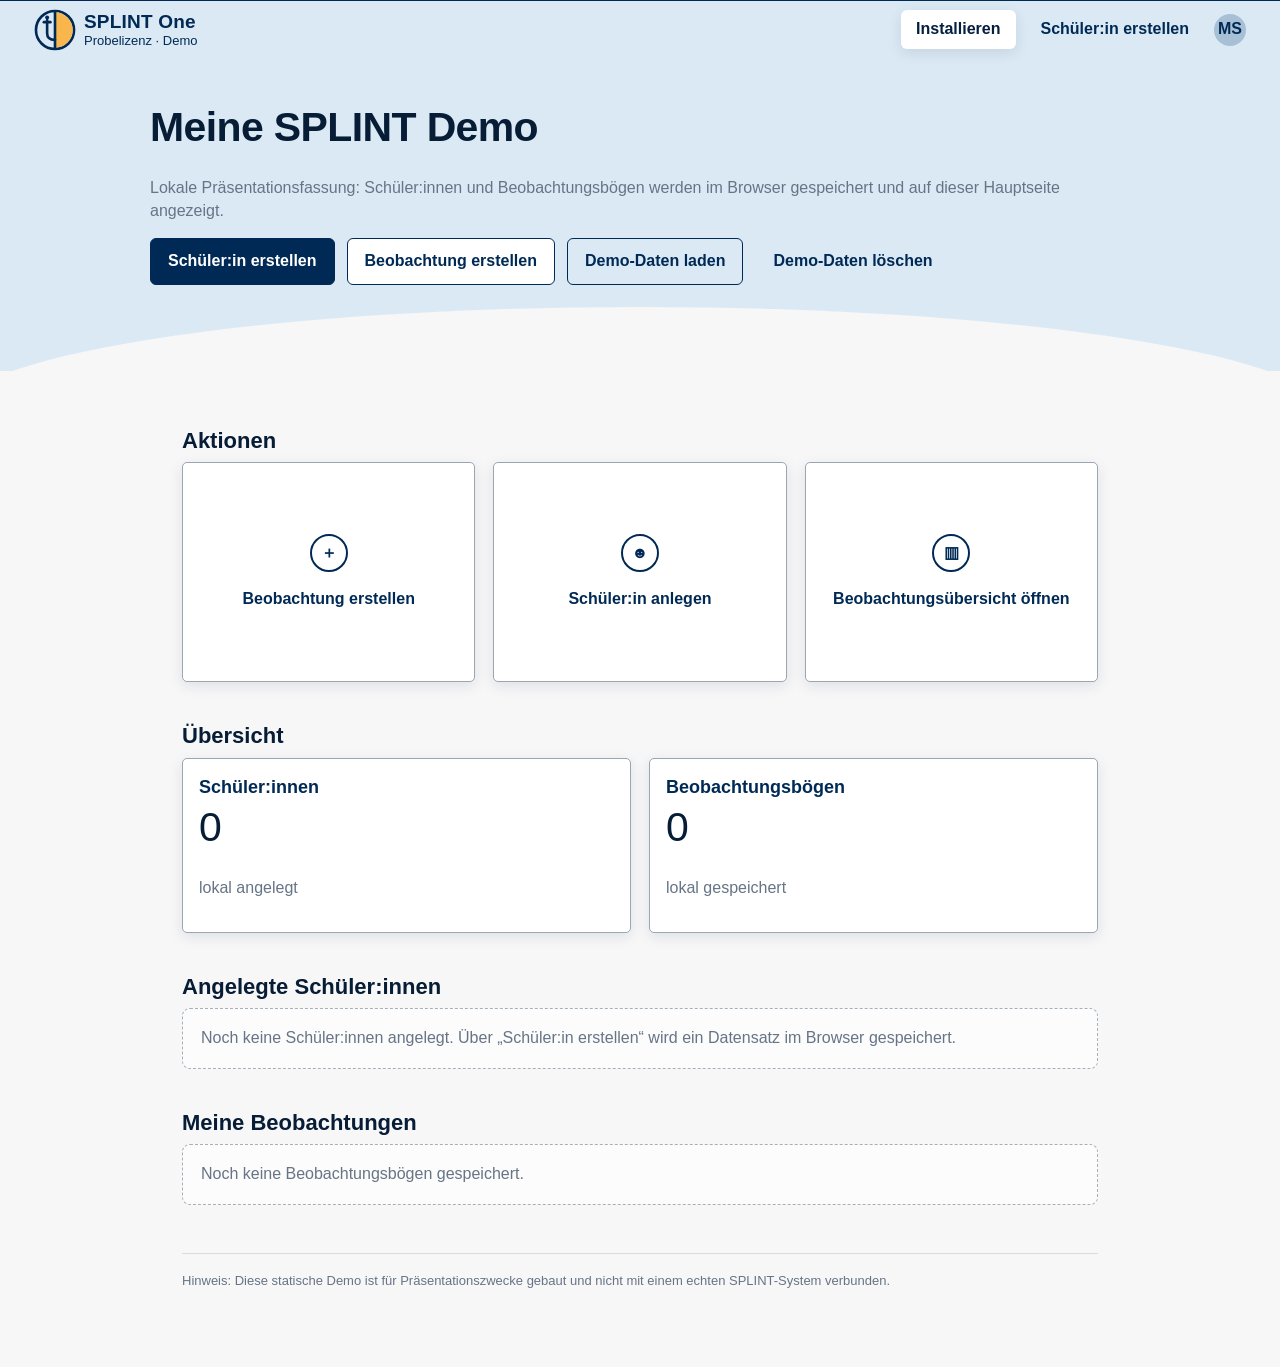
==== index.html @ fa7bbd9f "add" ====
<!doctype html>
<html lang="de">
<head>
  <meta charset="utf-8">
  <meta name="viewport" content="width=device-width, initial-scale=1">
  <title>SPLINT One Demo · Hauptseite</title>
  <link rel="icon" href="assets/img/favicon.svg" type="image/svg+xml">
  <link rel="stylesheet" href="assets/css/styles.css">
  <script defer src="assets/js/app.js"></script>
</head>
<body data-page="dashboard" data-root="">
  <a class="skip-link" href="#content">Zum Inhalt springen</a>
  <header class="topbar">
    <a class="brand" href="index.html" aria-label="SPLINT One Demo Startseite">
      <img class="brand-mark" src="assets/img/logo.svg" alt="">
      <span class="brand-text"><strong>SPLINT One</strong><small>Probelizenz · Demo</small></span>
    </a>
    <nav class="nav-actions" aria-label="Hauptnavigation">
      <a class="install-btn" href="#">Installieren</a>
      <a class="nav-pill" href="schueler-anlegen.html">Schüler:in erstellen</a>
      <span class="avatar" aria-label="Benutzerkürzel">MS</span>
    </nav>
  </header>

  <section class="hero">
    <div class="hero-inner hero-wide">
      <h1>Meine SPLINT Demo</h1>
      <p class="muted">Lokale Präsentationsfassung: Schüler:innen und Beobachtungsbögen werden im Browser gespeichert und auf dieser Hauptseite angezeigt.</p>
      <div class="button-row">
        <a class="btn btn-primary" href="schueler-anlegen.html">Schüler:in erstellen</a>
        <a class="btn" href="mesk.html">Beobachtung erstellen</a>
        <button class="btn btn-secondary" id="seedDemo" type="button">Demo-Daten laden</button>
        <button class="btn btn-ghost" id="resetDemo" type="button">Demo-Daten löschen</button>
      </div>
    </div>
  </section>

  <main class="page page-wide" id="content">
    <section class="section" aria-labelledby="actions-title">
      <h2 id="actions-title">Aktionen</h2>
      <div class="tile-grid">
        <a class="tile tile-primary" href="mesk.html">
          <span class="tile-icon">＋</span>
          <span>Beobachtung erstellen</span>
        </a>
        <a class="tile" href="schueler-anlegen.html">
          <span class="tile-icon">☻</span>
          <span>Schüler:in anlegen</span>
        </a>
        <a class="tile" href="beobachtung.html">
          <span class="tile-icon">▥</span>
          <span>Beobachtungsübersicht öffnen</span>
        </a>
      </div>
    </section>

    <section class="section" aria-labelledby="overview-title">
      <h2 id="overview-title">Übersicht</h2>
      <div class="tile-grid">
        <article class="card">
          <h3>Schüler:innen</h3>
          <p class="page-title" id="statsStudents" aria-live="polite">0</p>
          <p class="muted">lokal angelegt</p>
        </article>
        <article class="card">
          <h3>Beobachtungsbögen</h3>
          <p class="page-title" id="statsObservations" aria-live="polite">0</p>
          <p class="muted">lokal gespeichert</p>
        </article>
      </div>
    </section>

    <section class="section" aria-labelledby="students-title">
      <h2 id="students-title">Angelegte Schüler:innen</h2>
      <div class="card-list" id="studentList" aria-live="polite"></div>
    </section>

    <section class="section" aria-labelledby="observations-title">
      <h2 id="observations-title">Meine Beobachtungen</h2>
      <div class="card-list" id="observationList" aria-live="polite"></div>
    </section>

    <p class="footer-note">Hinweis: Diese statische Demo ist für Präsentationszwecke gebaut und nicht mit einem echten SPLINT-System verbunden.</p>
  </main>
</body>
</html>
---- assets/css/styles.css ----
:root {
  --blue-900: #002a55;
  --blue-800: #0b3768;
  --blue-700: #0f4f87;
  --blue-100: #dbe9f5;
  --blue-080: #eaf3fb;
  --amber: #f8b64c;
  --amber-2: #ffa33a;
  --line: #a7b2bd;
  --muted: #667485;
  --disabled: #d9dde2;
  --white: #ffffff;
  --paper: #f7f7f8;
  --shadow: 0 12px 28px rgba(0, 33, 68, 0.12);
  --shadow-soft: 0 4px 14px rgba(0, 33, 68, 0.1);
  --radius: 8px;
  --font: Arial, Helvetica, sans-serif;
}

* { box-sizing: border-box; }

html { min-height: 100%; }

body {
  margin: 0;
  min-height: 100%;
  font-family: var(--font);
  color: var(--blue-900);
  background: var(--paper);
  font-size: 16px;
  line-height: 1.42;
}

a { color: var(--blue-700); text-decoration: none; font-weight: 700; }
a:hover { text-decoration: underline; }

button, input, select, textarea { font: inherit; }

.skip-link {
  position: absolute;
  left: -9999px;
  top: 0;
  background: var(--blue-900);
  color: white;
  padding: 0.75rem 1rem;
  z-index: 99;
}
.skip-link:focus { left: 0; }

.topbar {
  min-height: 58px;
  background: var(--blue-100);
  border-top: 1px solid var(--blue-900);
  display: flex;
  align-items: center;
  justify-content: space-between;
  gap: 24px;
  padding: 0 34px;
  position: sticky;
  top: 0;
  z-index: 20;
}

.brand {
  display: flex;
  align-items: center;
  min-width: 180px;
  gap: 8px;
  color: var(--blue-900);
  font-weight: 700;
  line-height: 1;
}

.brand-mark {
  width: 42px;
  height: 42px;
  display: inline-flex;
  align-items: center;
  justify-content: center;
}

.brand-text strong {
  display: block;
  font-size: 19px;
  letter-spacing: 0.2px;
}
.brand-text small {
  display: block;
  font-weight: 400;
  font-size: 13px;
  margin-top: 3px;
}

.nav-actions {
  display: flex;
  align-items: center;
  justify-content: flex-end;
  gap: 14px;
  flex-wrap: wrap;
}

.nav-pill, .install-btn {
  border: 1px solid transparent;
  background: transparent;
  color: var(--blue-900);
  min-height: 36px;
  border-radius: 6px;
  padding: 7px 10px;
  display: inline-flex;
  align-items: center;
  gap: 7px;
  font-weight: 700;
}

.nav-pill:hover { background: rgba(255,255,255,.45); text-decoration: none; }
.install-btn { background: #fff; color: #041f40; padding-inline: 14px; box-shadow: var(--shadow-soft); }
.avatar {
  width: 32px;
  height: 32px;
  border-radius: 999px;
  background: #a8c0d6;
  color: var(--blue-900);
  display: inline-flex;
  align-items: center;
  justify-content: center;
  font-weight: 700;
}

.hero {
  background: var(--blue-100);
  position: relative;
  padding: 48px 32px 86px;
  overflow: hidden;
}
.hero::after {
  content: "";
  position: absolute;
  left: -4vw;
  right: -4vw;
  bottom: -46px;
  height: 110px;
  background: var(--paper);
  border-radius: 50% 50% 0 0 / 100% 100% 0 0;
}
.hero-inner {
  max-width: 760px;
  margin: 0 auto;
  position: relative;
  z-index: 1;
}
.hero-wide { max-width: 940px; }

.hero h1, .page-title {
  margin: 0 0 28px;
  font-size: clamp(2rem, 3.2vw, 3.1rem);
  line-height: 1.05;
  color: #071d36;
  letter-spacing: -0.6px;
}
.hero-meta {
  display: grid;
  grid-template-columns: minmax(90px, auto) 1fr;
  gap: 5px 20px;
  font-size: 14px;
  max-width: 460px;
}
.hero-meta dt { font-weight: 700; }
.hero-meta dd { margin: 0; color: var(--blue-900); }
.hero .hero-meta dd { color: transparent; text-shadow: 0 0 10px rgba(0,42,85,.45); }

.page {
  max-width: 760px;
  margin: 0 auto;
  padding: 26px 32px 64px;
}
.page-wide { max-width: 940px; }
.page-narrow { max-width: 640px; }

.section { margin: 28px 0 38px; }
.section h2 {
  margin: 0 0 6px;
  font-size: 22px;
  color: #071d36;
}
.section h3 {
  font-size: 18px;
  margin: 20px 0 8px;
}
.muted { color: var(--muted); }
.small { font-size: 13px; }
.tiny { font-size: 12px; }
.upper { text-transform: uppercase; letter-spacing: .08em; font-weight: 700; color: #4e5b6a; }

.notice {
  background: var(--white);
  border: 1px solid var(--amber-2);
  border-radius: 5px;
  box-shadow: 0 0 0 1px rgba(255, 163, 58, .09), var(--shadow-soft);
  padding: 16px 18px;
  margin: 2px 0 10px;
  color: var(--blue-900);
}

.form-grid { display: grid; gap: 11px; }
.form-row { display: grid; gap: 5px; }
label, .label { font-weight: 700; }
label .hint, .label .hint { font-weight: 400; font-size: 13px; color: var(--blue-700); }

input[type="text"], input[type="date"], input[type="number"], select, textarea {
  width: 100%;
  min-height: 42px;
  border: 1.5px solid var(--blue-900);
  border-radius: 4px;
  background: #fff;
  color: var(--blue-900);
  padding: 9px 12px;
  outline: none;
}
textarea { min-height: 110px; resize: vertical; }
input:focus, select:focus, textarea:focus {
  box-shadow: 0 0 0 3px rgba(15, 79, 135, .18);
}
.input-icon { position: relative; }
.input-icon span {
  position: absolute;
  right: 12px;
  top: 50%;
  transform: translateY(-50%);
  color: #687481;
}
.input-icon input { padding-right: 42px; }

.form-footer {
  display: flex;
  justify-content: space-between;
  align-items: center;
  gap: 24px;
  margin-top: 26px;
}
.checkline {
  display: inline-flex;
  align-items: center;
  gap: 10px;
  font-weight: 700;
}
.checkline input { width: 18px; height: 18px; }

.btn {
  border: 1px solid var(--blue-900);
  color: var(--blue-900);
  background: #fff;
  border-radius: 6px;
  padding: 11px 17px;
  min-height: 42px;
  display: inline-flex;
  align-items: center;
  justify-content: center;
  gap: 8px;
  font-weight: 700;
  cursor: pointer;
  text-decoration: none;
}
.btn:hover { background: var(--blue-080); text-decoration: none; }
.btn-primary { background: var(--blue-900); color: #fff; }
.btn-primary:hover { background: var(--blue-800); }
.btn-secondary { background: var(--blue-100); }
.btn-ghost { border-color: transparent; background: transparent; }
.btn:disabled, .btn-disabled {
  background: var(--disabled);
  color: #9aa1a9;
  border-color: var(--disabled);
  cursor: not-allowed;
  pointer-events: none;
}

.button-row { display: flex; gap: 12px; align-items: center; flex-wrap: wrap; }

.tile-grid {
  display: grid;
  grid-template-columns: repeat(auto-fit, minmax(190px, 1fr));
  gap: 18px;
}
.tile, .card {
  background: #fff;
  border: 1px solid #9aa6b1;
  border-radius: 5px;
  box-shadow: var(--shadow-soft);
  color: var(--blue-900);
}
.tile {
  min-height: 190px;
  display: flex;
  flex-direction: column;
  align-items: center;
  justify-content: center;
  gap: 16px;
  text-align: center;
  padding: 20px;
  font-weight: 700;
}
.tile:hover { box-shadow: var(--shadow); text-decoration: none; }
.tile-icon {
  width: 38px;
  height: 38px;
  border-radius: 999px;
  border: 2px solid var(--blue-900);
  display: inline-flex;
  justify-content: center;
  align-items: center;
  font-weight: 700;
  background: #fff;
}
.tile-primary { min-height: 220px; }

.card { padding: 16px; }
.card h3 { margin: 0 0 6px; }
.card-meta { color: var(--muted); font-size: 14px; margin: 0; }
.card-list { display: grid; gap: 12px; }
.card-actions { display: flex; gap: 10px; flex-wrap: wrap; margin-top: 12px; }

.profile-tools {
  display: flex;
  align-items: center;
  justify-content: space-between;
  gap: 16px;
  margin-bottom: 16px;
  flex-wrap: wrap;
}
.profile-card {
  padding: 0;
  overflow: hidden;
}
.profile-head {
  background: var(--blue-100);
  padding: 18px;
  border-bottom: 1px solid #c5d3df;
}
.profile-head h2 { margin: 0 0 8px; }
.profile-body { padding: 18px; }
.profile-grid {
  display: grid;
  grid-template-columns: repeat(3, minmax(0, 1fr));
  gap: 14px;
}
.kv strong { display: block; font-size: 13px; color: var(--muted); }
.kv span { display: block; font-weight: 700; margin-top: 2px; }

.tabbar {
  display: flex;
  border-bottom: 1px solid #8c98a4;
  margin: 28px 0 18px;
}
.tab {
  border: 1px solid #8c98a4;
  border-bottom: none;
  padding: 14px 24px;
  background: #fff;
  color: var(--blue-900);
  font-weight: 700;
}
.tab.active { background: var(--blue-100); }

.icon-menu {
  display: flex;
  gap: 18px;
  margin: 0 0 30px;
}
.icon-menu-item {
  display: grid;
  justify-items: center;
  gap: 5px;
  color: var(--blue-900);
  font-size: 12px;
}
.circle-icon {
  width: 38px;
  height: 38px;
  border-radius: 999px;
  border: 1.5px solid var(--blue-900);
  display: inline-flex;
  align-items: center;
  justify-content: center;
  background: #fff;
}
.icon-muted { color: #9aa6b1; }
.icon-muted .circle-icon { border-color: #b6c0c9; background: #f6f7f8; }

.mesk-box {
  border: 1.5px solid var(--blue-900);
  background: #fff;
  border-radius: 5px;
  padding: 12px 14px;
  font-weight: 700;
  margin-bottom: 18px;
}
.topic-list { display: grid; gap: 8px; }
.topic-row {
  display: grid;
  grid-template-columns: 24px 20px 1fr auto;
  align-items: center;
  gap: 8px;
  padding: 8px 10px;
  color: var(--blue-900);
  border-radius: 5px;
}
.topic-row:hover { background: var(--blue-080); text-decoration: none; }
.topic-chevron { font-size: 19px; line-height: 1; }
.topic-radio {
  width: 14px;
  height: 14px;
  border-radius: 999px;
  outline: 2px solid #9bb7a8;
  border: 2px solid #fff;
  background: #9bb7a8;
  display: inline-block;
}
.topic-row small { color: var(--muted); font-weight: 400; }

.observation-card {
  display: grid;
  grid-template-columns: 46px 1fr auto;
  gap: 12px;
  align-items: center;
}
.observation-card .doc-icon {
  width: 42px;
  height: 42px;
  border-radius: 999px;
  display: inline-flex;
  align-items: center;
  justify-content: center;
  background: var(--blue-100);
  border: 1px solid #aab8c5;
}

.question-group {
  border: 1px solid #bbc5cf;
  background: #fff;
  border-radius: 7px;
  overflow: hidden;
  margin: 18px 0;
}
.question-group summary {
  cursor: pointer;
  background: var(--blue-100);
  padding: 14px 16px;
  font-weight: 700;
}
.question-group[open] summary { border-bottom: 1px solid #bbc5cf; }
.question-list { padding: 14px 16px 18px; display: grid; gap: 16px; }
.question-item {
  padding: 14px;
  border: 1px solid #d3d9df;
  border-radius: 6px;
  background: #fff;
}
.question-item p { margin: 0 0 10px; font-weight: 700; }
.scale {
  display: grid;
  grid-template-columns: repeat(4, minmax(95px, 1fr));
  gap: 8px;
}
.scale label {
  border: 1px solid #b2bcc6;
  border-radius: 6px;
  padding: 8px;
  font-size: 13px;
  display: flex;
  gap: 7px;
  align-items: flex-start;
  font-weight: 400;
  background: #fafafa;
}
.scale input { margin-top: 2px; }

.statusline {
  min-height: 20px;
  color: var(--blue-700);
  font-size: 14px;
  margin-top: 8px;
}

.empty-state {
  border: 1px dashed #a5b0bb;
  border-radius: 8px;
  padding: 18px;
  background: rgba(255,255,255,.6);
  color: var(--muted);
}

.footer-note {
  border-top: 1px solid #d6dce2;
  padding-top: 18px;
  margin-top: 48px;
  color: var(--muted);
  font-size: 13px;
}

@media (max-width: 720px) {
  .topbar { padding: 8px 16px; position: static; }
  .brand-text strong { font-size: 17px; }
  .nav-actions { gap: 6px; }
  .nav-pill span.label-text { display: none; }
  .hero { padding-inline: 18px; }
  .page { padding-inline: 18px; }
  .form-footer { align-items: stretch; flex-direction: column; }
  .form-footer .btn { width: 100%; }
  .profile-grid { grid-template-columns: 1fr; }
  .observation-card { grid-template-columns: 38px 1fr; }
  .observation-card .btn { grid-column: 1 / -1; }
  .tab { padding-inline: 14px; }
  .scale { grid-template-columns: 1fr; }
}

@media (min-width: 1100px) {
  .page-wide, .hero-wide { max-width: 980px; }
}
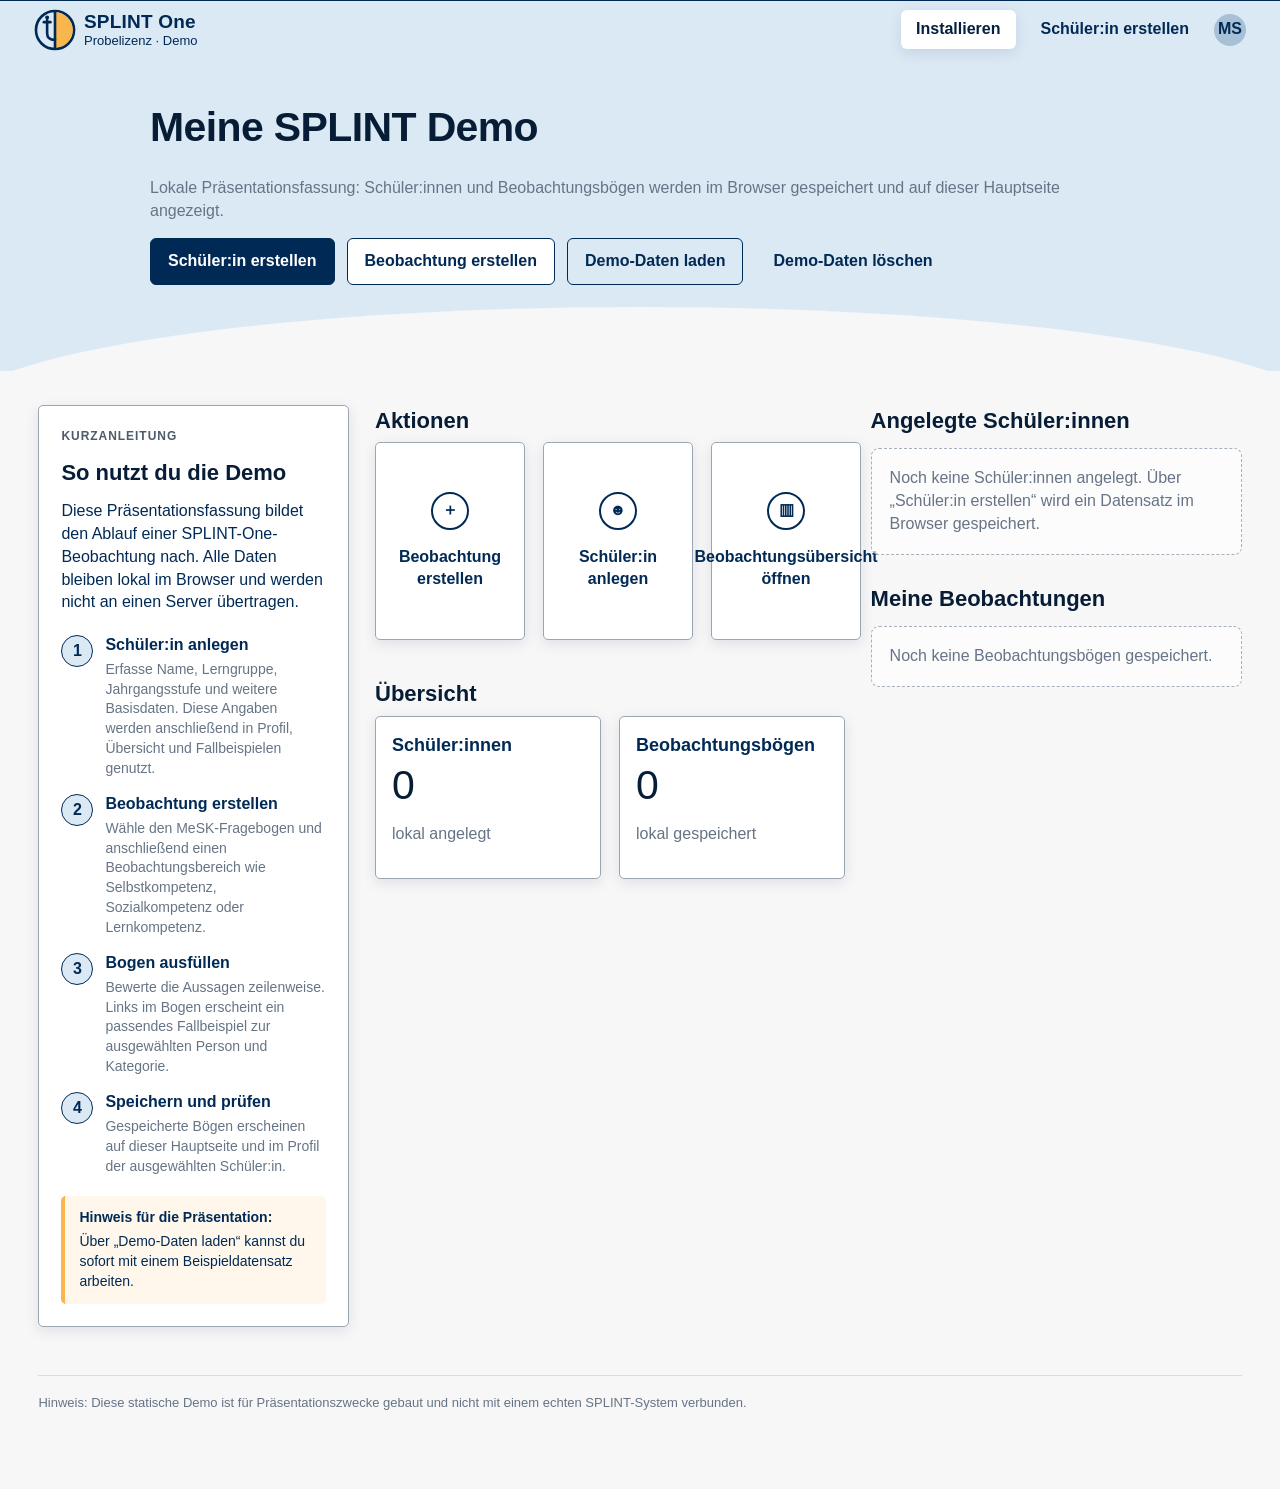
==== commit b717586a: "add" ====
--- a/index.html
+++ b/index.html
@@ -35,52 +35,90 @@
     </div>
   </section>
 
-  <main class="page page-wide" id="content">
-    <section class="section" aria-labelledby="actions-title">
-      <h2 id="actions-title">Aktionen</h2>
-      <div class="tile-grid">
-        <a class="tile tile-primary" href="mesk.html">
-          <span class="tile-icon">＋</span>
-          <span>Beobachtung erstellen</span>
-        </a>
-        <a class="tile" href="schueler-anlegen.html">
-          <span class="tile-icon">☻</span>
-          <span>Schüler:in anlegen</span>
-        </a>
-        <a class="tile" href="beobachtung.html">
-          <span class="tile-icon">▥</span>
-          <span>Beobachtungsübersicht öffnen</span>
-        </a>
-      </div>
-    </section>
+  <main class="dashboard-page" id="content">
+    <div class="dashboard-layout">
+      <aside class="dashboard-guide" aria-labelledby="guide-title">
+        <article class="card tutorial-card">
+          <p class="upper tiny">Kurzanleitung</p>
+          <h2 id="guide-title">So nutzt du die Demo</h2>
+          <p>Diese Präsentationsfassung bildet den Ablauf einer SPLINT-One-Beobachtung nach. Alle Daten bleiben lokal im Browser und werden nicht an einen Server übertragen.</p>
 
-    <section class="section" aria-labelledby="overview-title">
-      <h2 id="overview-title">Übersicht</h2>
-      <div class="tile-grid">
-        <article class="card">
-          <h3>Schüler:innen</h3>
-          <p class="page-title" id="statsStudents" aria-live="polite">0</p>
-          <p class="muted">lokal angelegt</p>
+          <ol class="tutorial-steps">
+            <li>
+              <strong>Schüler:in anlegen</strong>
+              <span>Erfasse Name, Lerngruppe, Jahrgangsstufe und weitere Basisdaten. Diese Angaben werden anschließend in Profil, Übersicht und Fallbeispielen genutzt.</span>
+            </li>
+            <li>
+              <strong>Beobachtung erstellen</strong>
+              <span>Wähle den MeSK-Fragebogen und anschließend einen Beobachtungsbereich wie Selbstkompetenz, Sozialkompetenz oder Lernkompetenz.</span>
+            </li>
+            <li>
+              <strong>Bogen ausfüllen</strong>
+              <span>Bewerte die Aussagen zeilenweise. Links im Bogen erscheint ein passendes Fallbeispiel zur ausgewählten Person und Kategorie.</span>
+            </li>
+            <li>
+              <strong>Speichern und prüfen</strong>
+              <span>Gespeicherte Bögen erscheinen auf dieser Hauptseite und im Profil der ausgewählten Schüler:in.</span>
+            </li>
+          </ol>
+
+          <div class="guide-note">
+            <strong>Hinweis für die Präsentation:</strong>
+            <span>Über „Demo-Daten laden“ kannst du sofort mit einem Beispieldatensatz arbeiten.</span>
+          </div>
         </article>
-        <article class="card">
-          <h3>Beobachtungsbögen</h3>
-          <p class="page-title" id="statsObservations" aria-live="polite">0</p>
-          <p class="muted">lokal gespeichert</p>
-        </article>
-      </div>
-    </section>
+      </aside>
 
-    <section class="section" aria-labelledby="students-title">
-      <h2 id="students-title">Angelegte Schüler:innen</h2>
-      <div class="card-list" id="studentList" aria-live="polite"></div>
-    </section>
+      <section class="dashboard-main" aria-label="Aktionen und Kennzahlen">
+        <section class="section" aria-labelledby="actions-title">
+          <h2 id="actions-title">Aktionen</h2>
+          <div class="tile-grid dashboard-actions">
+            <a class="tile tile-primary" href="mesk.html">
+              <span class="tile-icon">＋</span>
+              <span>Beobachtung erstellen</span>
+            </a>
+            <a class="tile" href="schueler-anlegen.html">
+              <span class="tile-icon">☻</span>
+              <span>Schüler:in anlegen</span>
+            </a>
+            <a class="tile" href="beobachtung.html">
+              <span class="tile-icon">▥</span>
+              <span>Beobachtungsübersicht öffnen</span>
+            </a>
+          </div>
+        </section>
 
-    <section class="section" aria-labelledby="observations-title">
-      <h2 id="observations-title">Meine Beobachtungen</h2>
-      <div class="card-list" id="observationList" aria-live="polite"></div>
-    </section>
+        <section class="section" aria-labelledby="overview-title">
+          <h2 id="overview-title">Übersicht</h2>
+          <div class="tile-grid dashboard-stats">
+            <article class="card stat-card">
+              <h3>Schüler:innen</h3>
+              <p class="page-title" id="statsStudents" aria-live="polite">0</p>
+              <p class="muted">lokal angelegt</p>
+            </article>
+            <article class="card stat-card">
+              <h3>Beobachtungsbögen</h3>
+              <p class="page-title" id="statsObservations" aria-live="polite">0</p>
+              <p class="muted">lokal gespeichert</p>
+            </article>
+          </div>
+        </section>
+      </section>
 
-    <p class="footer-note">Hinweis: Diese statische Demo ist für Präsentationszwecke gebaut und nicht mit einem echten SPLINT-System verbunden.</p>
+      <aside class="dashboard-sidebar" aria-label="Gespeicherte Inhalte">
+        <section class="section dashboard-panel" aria-labelledby="students-title">
+          <h2 id="students-title">Angelegte Schüler:innen</h2>
+          <div class="card-list compact-list" id="studentList" aria-live="polite"></div>
+        </section>
+
+        <section class="section dashboard-panel" aria-labelledby="observations-title">
+          <h2 id="observations-title">Meine Beobachtungen</h2>
+          <div class="card-list compact-list" id="observationList" aria-live="polite"></div>
+        </section>
+      </aside>
+    </div>
+
+    <p class="footer-note dashboard-footer">Hinweis: Diese statische Demo ist für Präsentationszwecke gebaut und nicht mit einem echten SPLINT-System verbunden.</p>
   </main>
 </body>
 </html>
--- a/assets/css/styles.css
+++ b/assets/css/styles.css
@@ -515,3 +515,516 @@
 @media (min-width: 1100px) {
   .page-wide, .hero-wide { max-width: 980px; }
 }
+
+/* Screenshotnahe MeSK-Bogenansicht */
+.topic-page {
+  max-width: 760px;
+}
+.topic-screenbar {
+  min-height: 34px;
+  margin: -14px -12px 18px;
+  display: grid;
+  grid-template-columns: 44px 1fr 44px;
+  align-items: center;
+  border-bottom: 1px solid #d3dbe2;
+  background: #fff;
+  box-shadow: 0 2px 6px rgba(0, 42, 85, .08);
+  position: sticky;
+  top: 58px;
+  z-index: 10;
+}
+.topic-screenbar a,
+.topic-screenbar strong {
+  min-height: 34px;
+  display: inline-flex;
+  align-items: center;
+  justify-content: center;
+  color: var(--blue-900);
+}
+.topic-screenbar a {
+  font-size: 28px;
+  font-weight: 400;
+  text-decoration: none;
+}
+.topic-screenbar strong {
+  font-size: 15px;
+}
+.rubric-panel {
+  display: grid;
+  gap: 12px;
+}
+.rubric-section {
+  display: grid;
+  gap: 8px;
+}
+.rubric-heading {
+  background: #bfd1e0;
+  color: var(--blue-900);
+  font-size: 15px;
+  line-height: 1.25;
+  padding: 6px 9px;
+  margin: 0;
+  font-weight: 700;
+}
+.rubric-list {
+  display: grid;
+  gap: 7px;
+}
+.rubric-row {
+  border: 0;
+  padding: 0;
+  margin: 0;
+  display: grid;
+  grid-template-columns: minmax(0, 1fr);
+  background: #d8e4ef;
+}
+.rubric-row legend {
+  width: 100%;
+  min-height: 28px;
+  padding: 6px 8px;
+  display: grid;
+  grid-template-columns: 138px minmax(0, 1fr);
+  align-items: center;
+  gap: 14px;
+  font-size: 14px;
+  color: var(--blue-900);
+}
+.rubric-blur {
+  height: 18px;
+  border-radius: 999px;
+  background: linear-gradient(90deg, rgba(149,172,190,.25), rgba(117,146,169,.64), rgba(149,172,190,.2));
+  filter: blur(.25px);
+}
+.rubric-scale {
+  display: grid;
+  grid-template-columns: repeat(5, minmax(0, 1fr));
+  gap: 1px;
+  border-top: 1px solid #c3d0dc;
+  background: #c3d0dc;
+}
+.rubric-choice {
+  background: #eef4f9;
+  min-height: 34px;
+  padding: 6px 8px;
+  display: flex;
+  align-items: center;
+  justify-content: center;
+  gap: 5px;
+  font-size: 12px;
+  font-weight: 400;
+  text-align: center;
+  cursor: pointer;
+}
+.rubric-choice:has(input:checked) {
+  background: #b9ccdc;
+  font-weight: 700;
+}
+.rubric-choice input {
+  accent-color: var(--blue-900);
+}
+
+@media (max-width: 760px) {
+  .topic-screenbar { top: 0; }
+  .rubric-row legend {
+    grid-template-columns: 86px minmax(0, 1fr);
+    font-size: 13px;
+  }
+  .rubric-scale {
+    grid-template-columns: 1fr;
+  }
+  .rubric-choice {
+    justify-content: flex-start;
+    text-align: left;
+  }
+}
+
+/* Layout-Update: dashboard über volle Breite mit Anleitung, Mitte und rechter Seitenleiste */
+.dashboard-page {
+  width: 100%;
+  max-width: none;
+  margin: 0;
+  padding: 34px clamp(18px, 3vw, 58px) 64px;
+}
+.dashboard-layout {
+  width: min(100%, 1540px);
+  margin: 0 auto;
+  display: grid;
+  grid-template-columns: minmax(260px, 330px) minmax(470px, 1fr) minmax(320px, 430px);
+  align-items: start;
+  gap: clamp(20px, 2vw, 34px);
+}
+.dashboard-guide,
+.dashboard-sidebar {
+  min-width: 0;
+}
+.dashboard-main {
+  min-width: 0;
+}
+.dashboard-main .section:first-child,
+.dashboard-sidebar .section:first-child,
+.dashboard-guide .card {
+  margin-top: 0;
+}
+.tutorial-card {
+  padding: 22px;
+  position: sticky;
+  top: 84px;
+}
+.tutorial-card h2 {
+  margin: 4px 0 12px;
+  font-size: 22px;
+  color: #071d36;
+}
+.tutorial-card p { margin-top: 0; }
+.tutorial-steps {
+  list-style: none;
+  padding: 0;
+  margin: 20px 0;
+  display: grid;
+  gap: 14px;
+  counter-reset: guide;
+}
+.tutorial-steps li {
+  position: relative;
+  padding-left: 44px;
+  min-height: 34px;
+}
+.tutorial-steps li::before {
+  counter-increment: guide;
+  content: counter(guide);
+  position: absolute;
+  left: 0;
+  top: 1px;
+  width: 30px;
+  height: 30px;
+  border-radius: 999px;
+  display: inline-flex;
+  align-items: center;
+  justify-content: center;
+  border: 1.5px solid var(--blue-900);
+  background: var(--blue-100);
+  font-weight: 700;
+}
+.tutorial-steps strong,
+.tutorial-steps span {
+  display: block;
+}
+.tutorial-steps span {
+  margin-top: 3px;
+  color: var(--muted);
+  font-size: 14px;
+}
+.guide-note {
+  border-left: 4px solid var(--amber);
+  background: #fff7eb;
+  padding: 12px 14px;
+  border-radius: 5px;
+  display: grid;
+  gap: 4px;
+  font-size: 14px;
+}
+.dashboard-actions {
+  grid-template-columns: repeat(3, minmax(150px, 1fr));
+}
+.dashboard-actions .tile {
+  min-height: 178px;
+}
+.dashboard-actions .tile-primary {
+  min-height: 198px;
+}
+.dashboard-stats {
+  grid-template-columns: repeat(2, minmax(180px, 1fr));
+}
+.stat-card .page-title {
+  margin-bottom: 14px;
+}
+.dashboard-panel {
+  margin: 0 0 28px;
+}
+.dashboard-panel h2 {
+  margin-bottom: 12px;
+}
+.compact-list .card {
+  padding: 14px;
+}
+.compact-list .card h3 {
+  font-size: 17px;
+  margin: 0 0 8px;
+}
+.compact-list .observation-card {
+  grid-template-columns: 38px 1fr;
+}
+.compact-list .observation-card .btn {
+  grid-column: 1 / -1;
+  width: 100%;
+}
+.compact-list .card-actions .btn {
+  flex: 1 1 130px;
+  padding-inline: 12px;
+}
+.dashboard-footer {
+  width: min(100%, 1540px);
+  margin-left: auto;
+  margin-right: auto;
+}
+
+/* Layout-Update: Beobachtungsbogen mit Fallbeispiel links und sauberer Rubrik-Ausrichtung */
+.topic-page-wide {
+  max-width: 1560px;
+  padding-inline: clamp(18px, 3vw, 54px);
+}
+.topic-intro {
+  display: grid;
+  grid-template-columns: minmax(0, 1fr) minmax(280px, 520px);
+  align-items: end;
+  gap: 20px;
+  margin-bottom: 22px;
+}
+.topic-intro .page-title {
+  margin-bottom: 12px;
+}
+.topic-intro .mesk-box {
+  margin: 0;
+}
+.backline {
+  margin: 0 0 14px;
+}
+.topic-workspace {
+  display: grid;
+  grid-template-columns: minmax(290px, 370px) minmax(0, 1fr);
+  gap: clamp(22px, 2.3vw, 36px);
+  align-items: start;
+}
+.case-column,
+.topic-form-panel {
+  min-width: 0;
+}
+.case-example-card {
+  padding: 20px;
+  position: sticky;
+  top: 104px;
+}
+.case-example-card h2 {
+  margin: 4px 0 14px;
+  font-size: 22px;
+  color: #071d36;
+}
+.case-meta-grid {
+  display: grid;
+  grid-template-columns: repeat(2, minmax(0, 1fr));
+  gap: 8px;
+  margin: 0 0 18px;
+}
+.case-meta-grid div {
+  background: var(--blue-080);
+  border: 1px solid #cbd8e4;
+  border-radius: 5px;
+  padding: 9px 10px;
+  min-width: 0;
+}
+.case-meta-grid dt {
+  color: var(--muted);
+  font-size: 12px;
+  font-weight: 700;
+  margin: 0 0 2px;
+}
+.case-meta-grid dd {
+  margin: 0;
+  font-weight: 700;
+  overflow-wrap: anywhere;
+}
+.case-copy {
+  display: grid;
+  gap: 12px;
+  color: #173754;
+}
+.case-copy p {
+  margin: 0;
+}
+.case-focus {
+  margin-top: 18px;
+  background: #f2f6fa;
+  border: 1px solid #ccd8e2;
+  border-radius: 6px;
+  padding: 13px 15px;
+}
+.case-focus ul {
+  margin: 8px 0 0 18px;
+  padding: 0;
+}
+.case-focus li + li {
+  margin-top: 5px;
+}
+.topic-form-panel {
+  background: transparent;
+}
+.student-select-section {
+  margin-top: 0;
+}
+.topic-screenbar {
+  margin: -8px 0 20px;
+}
+.rubric-panel {
+  gap: 18px;
+}
+.rubric-section {
+  gap: 9px;
+}
+.rubric-heading {
+  min-height: 32px;
+  display: flex;
+  align-items: center;
+}
+.rubric-row {
+  border: 0;
+  margin: 0;
+  padding: 0;
+  display: block;
+  background: transparent;
+}
+.rubric-statement {
+  min-height: 34px;
+  padding: 7px 10px;
+  display: grid;
+  grid-template-columns: 160px minmax(0, 1fr);
+  align-items: center;
+  gap: 16px;
+  background: #d8e4ef;
+  color: var(--blue-900);
+  font-size: 14px;
+  line-height: 1.35;
+}
+.rubric-question {
+  overflow-wrap: anywhere;
+}
+.rubric-blur {
+  width: 100%;
+  min-width: 0;
+}
+.rubric-scale {
+  grid-template-columns: repeat(5, minmax(110px, 1fr));
+}
+.rubric-choice {
+  min-height: 38px;
+  padding: 8px 10px;
+  line-height: 1.25;
+}
+.form-actions-sticky {
+  position: sticky;
+  bottom: 0;
+  background: rgba(247, 247, 248, .94);
+  border-top: 1px solid #d6dce2;
+  padding: 12px 0;
+  z-index: 4;
+}
+
+@media (max-width: 1240px) {
+  .dashboard-layout {
+    grid-template-columns: minmax(260px, 330px) minmax(0, 1fr);
+  }
+  .dashboard-sidebar {
+    grid-column: 1 / -1;
+    display: grid;
+    grid-template-columns: repeat(2, minmax(0, 1fr));
+    gap: 22px;
+  }
+  .dashboard-panel { margin-bottom: 0; }
+  .dashboard-actions { grid-template-columns: repeat(3, minmax(140px, 1fr)); }
+}
+
+@media (max-width: 980px) {
+  .hero { padding-bottom: 70px; }
+  .dashboard-page { padding-top: 24px; }
+  .dashboard-layout {
+    grid-template-columns: 1fr;
+  }
+  .tutorial-card,
+  .case-example-card {
+    position: static;
+  }
+  .dashboard-sidebar {
+    grid-column: auto;
+    grid-template-columns: 1fr 1fr;
+  }
+  .topic-intro {
+    grid-template-columns: 1fr;
+    align-items: start;
+  }
+  .topic-workspace {
+    grid-template-columns: 1fr;
+  }
+  .case-meta-grid {
+    grid-template-columns: repeat(3, minmax(0, 1fr));
+  }
+}
+
+@media (max-width: 760px) {
+  .dashboard-page,
+  .topic-page-wide {
+    padding-inline: 14px;
+  }
+  .dashboard-actions,
+  .dashboard-stats,
+  .dashboard-sidebar {
+    grid-template-columns: 1fr;
+  }
+  .dashboard-actions .tile,
+  .dashboard-actions .tile-primary {
+    min-height: 132px;
+  }
+  .case-meta-grid {
+    grid-template-columns: 1fr 1fr;
+  }
+  .rubric-statement {
+    grid-template-columns: 112px minmax(0, 1fr);
+    gap: 10px;
+    font-size: 13px;
+  }
+  .rubric-scale {
+    grid-template-columns: 1fr;
+  }
+  .rubric-choice {
+    justify-content: flex-start;
+    text-align: left;
+  }
+}
+
+@media (max-width: 520px) {
+  .hero h1,
+  .page-title {
+    font-size: 2rem;
+  }
+  .topbar {
+    align-items: flex-start;
+  }
+  .nav-actions {
+    width: 100%;
+    justify-content: flex-start;
+  }
+  .install-btn,
+  .nav-pill {
+    min-height: 34px;
+    padding: 6px 9px;
+  }
+  .tutorial-card,
+  .case-example-card,
+  .card {
+    padding: 14px;
+  }
+  .tutorial-steps li {
+    padding-left: 38px;
+  }
+  .case-meta-grid {
+    grid-template-columns: 1fr;
+  }
+  .rubric-statement {
+    grid-template-columns: 1fr;
+    gap: 7px;
+  }
+  .rubric-blur {
+    width: 150px;
+  }
+  .form-actions-sticky .btn {
+    width: 100%;
+  }
+}
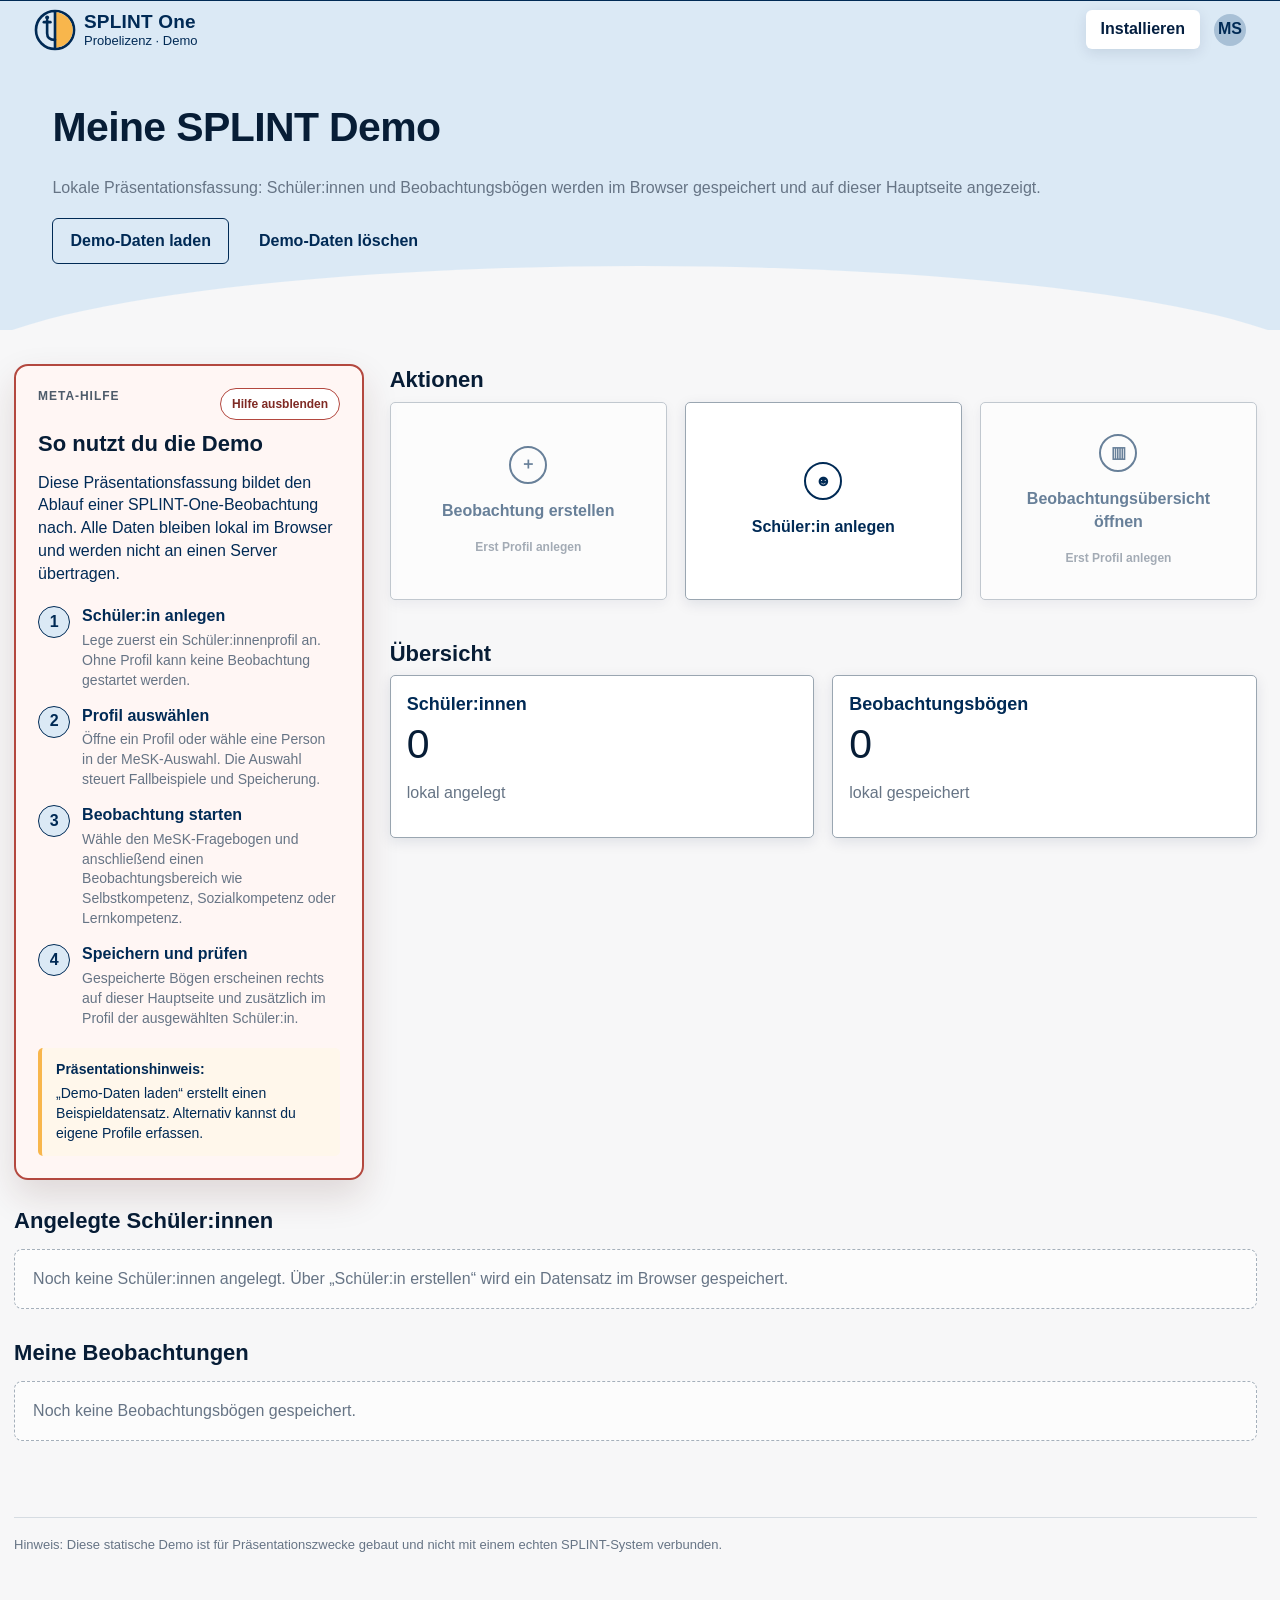
==== commit aa976f46: "add" ====
--- a/index.html
+++ b/index.html
@@ -17,18 +17,15 @@
     </a>
     <nav class="nav-actions" aria-label="Hauptnavigation">
       <a class="install-btn" href="#">Installieren</a>
-      <a class="nav-pill" href="schueler-anlegen.html">Schüler:in erstellen</a>
       <span class="avatar" aria-label="Benutzerkürzel">MS</span>
     </nav>
   </header>
 
-  <section class="hero">
-    <div class="hero-inner hero-wide">
+  <section class="hero hero-dashboard">
+    <div class="hero-inner hero-wide hero-left">
       <h1>Meine SPLINT Demo</h1>
       <p class="muted">Lokale Präsentationsfassung: Schüler:innen und Beobachtungsbögen werden im Browser gespeichert und auf dieser Hauptseite angezeigt.</p>
-      <div class="button-row">
-        <a class="btn btn-primary" href="schueler-anlegen.html">Schüler:in erstellen</a>
-        <a class="btn" href="mesk.html">Beobachtung erstellen</a>
+      <div class="button-row hero-tools">
         <button class="btn btn-secondary" id="seedDemo" type="button">Demo-Daten laden</button>
         <button class="btn btn-ghost" id="resetDemo" type="button">Demo-Daten löschen</button>
       </div>
@@ -38,33 +35,38 @@
   <main class="dashboard-page" id="content">
     <div class="dashboard-layout">
       <aside class="dashboard-guide" aria-labelledby="guide-title">
-        <article class="card tutorial-card">
-          <p class="upper tiny">Kurzanleitung</p>
-          <h2 id="guide-title">So nutzt du die Demo</h2>
-          <p>Diese Präsentationsfassung bildet den Ablauf einer SPLINT-One-Beobachtung nach. Alle Daten bleiben lokal im Browser und werden nicht an einen Server übertragen.</p>
+        <article class="card tutorial-card meta-help" data-help-card>
+          <div class="meta-help-head">
+            <p class="upper tiny">Meta-Hilfe</p>
+            <button class="help-toggle" type="button" data-help-toggle aria-expanded="true">Hilfe ausblenden</button>
+          </div>
+          <div class="meta-help-body" data-help-body>
+            <h2 id="guide-title">So nutzt du die Demo</h2>
+            <p>Diese Präsentationsfassung bildet den Ablauf einer SPLINT-One-Beobachtung nach. Alle Daten bleiben lokal im Browser und werden nicht an einen Server übertragen.</p>
 
-          <ol class="tutorial-steps">
-            <li>
-              <strong>Schüler:in anlegen</strong>
-              <span>Erfasse Name, Lerngruppe, Jahrgangsstufe und weitere Basisdaten. Diese Angaben werden anschließend in Profil, Übersicht und Fallbeispielen genutzt.</span>
-            </li>
-            <li>
-              <strong>Beobachtung erstellen</strong>
-              <span>Wähle den MeSK-Fragebogen und anschließend einen Beobachtungsbereich wie Selbstkompetenz, Sozialkompetenz oder Lernkompetenz.</span>
-            </li>
-            <li>
-              <strong>Bogen ausfüllen</strong>
-              <span>Bewerte die Aussagen zeilenweise. Links im Bogen erscheint ein passendes Fallbeispiel zur ausgewählten Person und Kategorie.</span>
-            </li>
-            <li>
-              <strong>Speichern und prüfen</strong>
-              <span>Gespeicherte Bögen erscheinen auf dieser Hauptseite und im Profil der ausgewählten Schüler:in.</span>
-            </li>
-          </ol>
+            <ol class="tutorial-steps">
+              <li>
+                <strong>Schüler:in anlegen</strong>
+                <span>Lege zuerst ein Schüler:innenprofil an. Ohne Profil kann keine Beobachtung gestartet werden.</span>
+              </li>
+              <li>
+                <strong>Profil auswählen</strong>
+                <span>Öffne ein Profil oder wähle eine Person in der MeSK-Auswahl. Die Auswahl steuert Fallbeispiele und Speicherung.</span>
+              </li>
+              <li>
+                <strong>Beobachtung starten</strong>
+                <span>Wähle den MeSK-Fragebogen und anschließend einen Beobachtungsbereich wie Selbstkompetenz, Sozialkompetenz oder Lernkompetenz.</span>
+              </li>
+              <li>
+                <strong>Speichern und prüfen</strong>
+                <span>Gespeicherte Bögen erscheinen rechts auf dieser Hauptseite und zusätzlich im Profil der ausgewählten Schüler:in.</span>
+              </li>
+            </ol>
 
-          <div class="guide-note">
-            <strong>Hinweis für die Präsentation:</strong>
-            <span>Über „Demo-Daten laden“ kannst du sofort mit einem Beispieldatensatz arbeiten.</span>
+            <div class="guide-note">
+              <strong>Präsentationshinweis:</strong>
+              <span>„Demo-Daten laden“ erstellt einen Beispieldatensatz. Alternativ kannst du eigene Profile erfassen.</span>
+            </div>
           </div>
         </article>
       </aside>
@@ -73,17 +75,19 @@
         <section class="section" aria-labelledby="actions-title">
           <h2 id="actions-title">Aktionen</h2>
           <div class="tile-grid dashboard-actions">
-            <a class="tile tile-primary" href="mesk.html">
+            <a class="tile tile-primary" id="dashboardStartObservation" href="mesk.html" data-requires-student>
               <span class="tile-icon">＋</span>
               <span>Beobachtung erstellen</span>
+              <small class="tile-hint" data-tile-hint></small>
             </a>
             <a class="tile" href="schueler-anlegen.html">
               <span class="tile-icon">☻</span>
               <span>Schüler:in anlegen</span>
             </a>
-            <a class="tile" href="beobachtung.html">
+            <a class="tile" id="dashboardOpenProfile" href="beobachtung.html" data-requires-student>
               <span class="tile-icon">▥</span>
               <span>Beobachtungsübersicht öffnen</span>
+              <small class="tile-hint" data-tile-hint></small>
             </a>
           </div>
         </section>
--- a/assets/css/styles.css
+++ b/assets/css/styles.css
@@ -1028,3 +1028,431 @@
     width: 100%;
   }
 }
+
+/* Finales Layout-Update: Meta-Hilfe, Pflichtauswahl und responsive Kacheln */
+:root {
+  --meta-red: #b3483f;
+  --meta-red-soft: #fff6f4;
+  --meta-red-line: #dfb2ad;
+}
+
+.hero-dashboard {
+  padding-bottom: 66px;
+}
+.hero-left {
+  max-width: none;
+  margin-left: clamp(16px, 1.6vw, 32px);
+  margin-right: clamp(16px, 2vw, 42px);
+}
+.hero-tools {
+  margin-top: 18px;
+}
+
+.dashboard-page {
+  padding-left: clamp(10px, 1.1vw, 24px);
+  padding-right: clamp(12px, 1.8vw, 32px);
+}
+.dashboard-layout {
+  width: 100%;
+  max-width: none;
+  margin: 0;
+  grid-template-columns: minmax(300px, 390px) minmax(500px, 1fr) minmax(340px, 470px);
+}
+.dashboard-footer {
+  width: 100%;
+  max-width: none;
+}
+.dashboard-actions .tile {
+  position: relative;
+}
+.tile-hint {
+  display: block;
+  min-height: 1.2em;
+  color: var(--muted);
+  font-weight: 700;
+  font-size: 12px;
+}
+.tile-disabled,
+.topic-row-disabled,
+.is-disabled {
+  opacity: .58;
+}
+.tile-disabled,
+.topic-row-disabled {
+  cursor: not-allowed;
+  pointer-events: none;
+}
+.topic-row-disabled {
+  border: 1px dashed #b7c0c8;
+  background: rgba(255,255,255,.55);
+}
+.topic-lock {
+  margin-bottom: 10px;
+}
+
+.meta-help {
+  border: 2px solid var(--meta-red);
+  border-radius: 14px;
+  background: var(--meta-red-soft);
+  box-shadow: 0 16px 36px rgba(79, 25, 22, .14);
+}
+.meta-help-head,
+.preset-head {
+  display: flex;
+  align-items: flex-start;
+  justify-content: space-between;
+  gap: 12px;
+  margin-bottom: 8px;
+}
+.meta-help-head .upper,
+.preset-head .upper {
+  margin: 0;
+}
+.help-toggle {
+  border: 1px solid var(--meta-red);
+  color: #7f2a24;
+  background: #fff;
+  border-radius: 999px;
+  min-height: 32px;
+  padding: 5px 11px;
+  font-weight: 700;
+  font-size: 12px;
+  cursor: pointer;
+  white-space: nowrap;
+}
+.help-toggle:hover {
+  background: #ffe8e5;
+}
+.meta-help-body h2 {
+  margin-top: 6px;
+}
+.meta-help.is-collapsed {
+  padding-bottom: 14px;
+}
+.compact-steps {
+  margin-bottom: 0;
+}
+.compact-steps li {
+  padding-left: 38px;
+}
+.compact-steps li::before {
+  width: 27px;
+  height: 27px;
+}
+
+.page-with-help {
+  width: 100%;
+  max-width: none;
+  margin: 0;
+  padding-left: clamp(10px, 1.1vw, 24px);
+  padding-right: clamp(14px, 2vw, 38px);
+  display: grid;
+  grid-template-columns: minmax(300px, 390px) minmax(0, 960px);
+  gap: clamp(20px, 2.2vw, 36px);
+  align-items: start;
+}
+.page-with-help.observation-layout {
+  grid-template-columns: minmax(300px, 390px) minmax(0, 1120px);
+}
+.meta-column,
+.content-column,
+.form-panel,
+.profile-content {
+  min-width: 0;
+}
+.meta-column {
+  display: grid;
+  gap: 18px;
+  align-self: start;
+}
+.meta-column > .card,
+.case-column > .card {
+  position: sticky;
+  top: 82px;
+}
+.case-column .topic-meta-help {
+  position: static;
+}
+.form-panel,
+.content-column {
+  width: 100%;
+}
+.student-create-layout .form-panel {
+  max-width: 760px;
+}
+
+.preset-card {
+  border-radius: 14px;
+  border-color: #b9c4ce;
+  padding: 18px;
+}
+.preset-head h2 {
+  margin: 2px 0 0;
+  font-size: 20px;
+}
+.slider-count {
+  min-width: 34px;
+  height: 34px;
+  border-radius: 999px;
+  background: var(--blue-100);
+  border: 1px solid #a9bac8;
+  display: inline-flex;
+  align-items: center;
+  justify-content: center;
+  font-weight: 700;
+}
+.preset-slider {
+  display: grid;
+  grid-auto-flow: column;
+  grid-auto-columns: minmax(245px, 86%);
+  gap: 12px;
+  overflow-x: auto;
+  overscroll-behavior-inline: contain;
+  scroll-snap-type: inline mandatory;
+  padding: 4px 4px 12px;
+}
+.preset-slide {
+  scroll-snap-align: start;
+  border: 1px solid #b6c2cd;
+  border-radius: 12px;
+  background: #fff;
+  padding: 14px;
+  display: grid;
+  gap: 8px;
+  min-height: 190px;
+}
+.preset-slide strong,
+.preset-slide span {
+  display: block;
+}
+.preset-slide p {
+  margin: 0;
+  color: var(--muted);
+  font-size: 14px;
+}
+.preset-slide .btn {
+  align-self: end;
+  width: 100%;
+}
+
+.observation-card {
+  grid-template-columns: 44px minmax(0, 1fr);
+  align-items: start;
+  overflow: hidden;
+}
+.observation-copy {
+  min-width: 0;
+}
+.observation-copy h3,
+.observation-copy .card-meta {
+  overflow-wrap: anywhere;
+}
+.observation-actions {
+  grid-column: 2;
+  display: flex;
+  justify-content: flex-start;
+  margin-top: 10px;
+}
+.observation-actions .btn {
+  min-width: 136px;
+}
+.compact-list .observation-card .observation-actions {
+  grid-column: 1 / -1;
+}
+.compact-list .observation-card .observation-actions .btn {
+  width: 100%;
+}
+.observation-tile-grid {
+  grid-template-columns: repeat(auto-fit, minmax(280px, 1fr));
+  align-items: stretch;
+}
+.observation-tile-grid .tile {
+  min-height: 160px;
+}
+
+.topic-workspace {
+  grid-template-columns: minmax(320px, 430px) minmax(0, 1fr);
+}
+.case-column {
+  display: grid;
+  gap: 18px;
+}
+.topic-meta-help {
+  padding: 18px;
+}
+.rubric-panel {
+  width: 100%;
+  overflow: hidden;
+}
+.rubric-statement {
+  grid-template-columns: minmax(96px, 150px) minmax(0, 1fr);
+}
+.rubric-question {
+  overflow-wrap: normal;
+  word-break: normal;
+  hyphens: auto;
+}
+.rubric-scale {
+  grid-template-columns: repeat(5, minmax(92px, 1fr));
+}
+#questionContainer.is-disabled {
+  filter: grayscale(.1);
+}
+#questionContainer.is-disabled::before {
+  content: "Profilauswahl erforderlich";
+  display: block;
+  margin-bottom: 10px;
+  padding: 10px 12px;
+  border: 1px solid var(--meta-red-line);
+  border-radius: 8px;
+  background: var(--meta-red-soft);
+  color: #7f2a24;
+  font-weight: 700;
+}
+
+@media (min-width: 1560px) {
+  .dashboard-layout {
+    grid-template-columns: minmax(330px, 420px) minmax(560px, 1fr) minmax(380px, 500px);
+  }
+  .page-with-help {
+    grid-template-columns: minmax(330px, 420px) minmax(0, 1060px);
+  }
+  .page-with-help.observation-layout {
+    grid-template-columns: minmax(330px, 420px) minmax(0, 1260px);
+  }
+  .topic-page-wide {
+    max-width: 1760px;
+  }
+}
+
+@media (max-width: 1280px) {
+  .dashboard-layout {
+    grid-template-columns: minmax(280px, 350px) minmax(0, 1fr);
+  }
+  .dashboard-sidebar {
+    grid-column: 1 / -1;
+    grid-template-columns: repeat(2, minmax(0, 1fr));
+  }
+  .page-with-help,
+  .page-with-help.observation-layout {
+    grid-template-columns: minmax(280px, 350px) minmax(0, 1fr);
+  }
+  .topic-workspace {
+    grid-template-columns: minmax(300px, 380px) minmax(0, 1fr);
+  }
+}
+
+@media (max-width: 980px) {
+  .hero-left {
+    margin-left: 0;
+    margin-right: 0;
+  }
+  .dashboard-layout,
+  .page-with-help,
+  .page-with-help.observation-layout,
+  .topic-workspace {
+    grid-template-columns: 1fr;
+  }
+  .meta-column > .card,
+  .case-column > .card {
+    position: static;
+  }
+  .dashboard-sidebar {
+    grid-template-columns: 1fr 1fr;
+  }
+  .preset-slider {
+    grid-auto-columns: minmax(260px, 48%);
+  }
+  .rubric-scale {
+    grid-template-columns: repeat(5, minmax(82px, 1fr));
+    overflow-x: auto;
+  }
+}
+
+@media (max-width: 760px) {
+  .page-with-help,
+  .page-with-help.observation-layout {
+    padding-inline: 14px;
+  }
+  .meta-help-head,
+  .preset-head {
+    align-items: stretch;
+    flex-direction: column;
+  }
+  .help-toggle {
+    align-self: flex-start;
+  }
+  .dashboard-sidebar {
+    grid-template-columns: 1fr;
+  }
+  .preset-slider {
+    grid-auto-columns: minmax(242px, 88%);
+  }
+  .observation-card,
+  .compact-list .observation-card {
+    grid-template-columns: 38px minmax(0, 1fr);
+  }
+  .observation-actions,
+  .compact-list .observation-card .observation-actions {
+    grid-column: 1 / -1;
+  }
+  .observation-actions .btn {
+    width: 100%;
+  }
+  .topic-list .topic-row {
+    grid-template-columns: 20px 18px minmax(0, 1fr);
+  }
+  .topic-list .topic-row > small:last-child {
+    grid-column: 3;
+  }
+  .rubric-statement {
+    grid-template-columns: 104px minmax(0, 1fr);
+  }
+  .rubric-scale {
+    display: grid;
+    grid-template-columns: 1fr;
+    overflow-x: visible;
+  }
+}
+
+@media (max-width: 520px) {
+  .dashboard-page,
+  .page-with-help,
+  .page-with-help.observation-layout,
+  .topic-page-wide {
+    padding-inline: 10px;
+  }
+  .meta-help,
+  .preset-card {
+    border-radius: 11px;
+  }
+  .preset-slider {
+    grid-auto-columns: minmax(230px, 92%);
+  }
+  .rubric-statement {
+    grid-template-columns: 1fr;
+  }
+  .rubric-blur {
+    width: min(170px, 60vw);
+  }
+  .topic-screenbar strong {
+    font-size: 14px;
+  }
+}
+
+/* Sticky-Verhalten gezielt: Hilfekarte bleibt oben, zusätzliche Karten bleiben im Fluss. */
+.meta-column > .card {
+  position: static;
+}
+.meta-column > .meta-help {
+  position: sticky;
+  top: 82px;
+}
+.meta-column > .preset-card {
+  position: static;
+}
+@media (max-width: 980px) {
+  .meta-column > .meta-help {
+    position: static;
+  }
+}
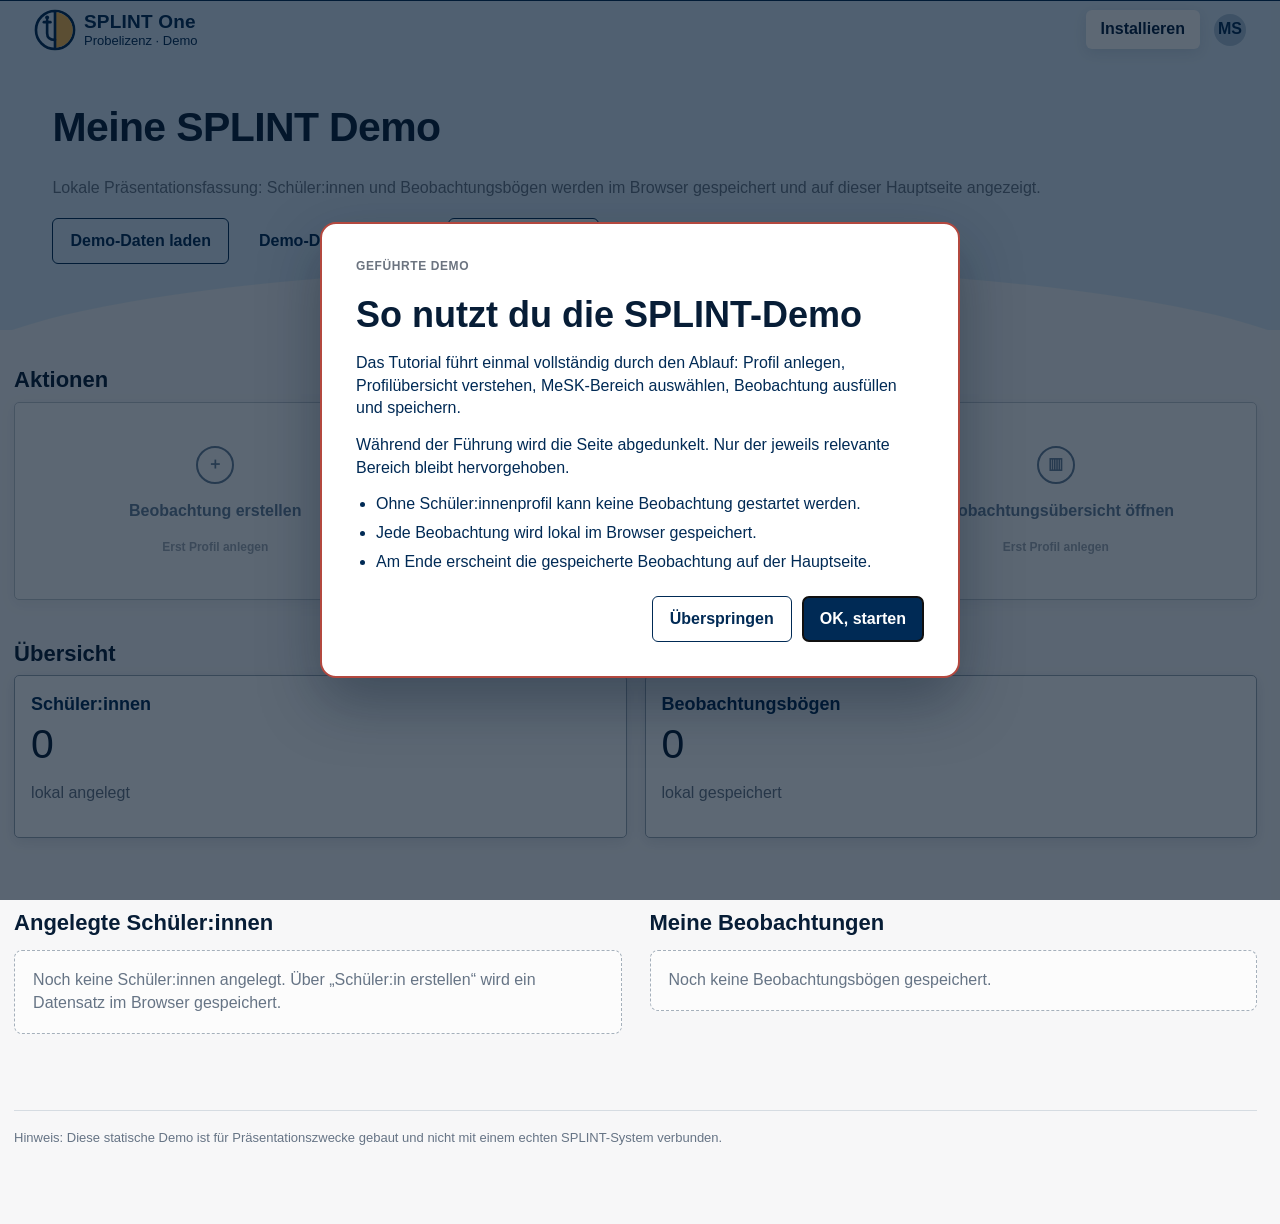
==== commit 98392c9e: "add" ====
--- a/index.html
+++ b/index.html
@@ -28,59 +28,23 @@
       <div class="button-row hero-tools">
         <button class="btn btn-secondary" id="seedDemo" type="button">Demo-Daten laden</button>
         <button class="btn btn-ghost" id="resetDemo" type="button">Demo-Daten löschen</button>
+        <button class="btn" id="startTour" type="button">Tutorial starten</button>
       </div>
     </div>
   </section>
 
   <main class="dashboard-page" id="content">
     <div class="dashboard-layout">
-      <aside class="dashboard-guide" aria-labelledby="guide-title">
-        <article class="card tutorial-card meta-help" data-help-card>
-          <div class="meta-help-head">
-            <p class="upper tiny">Meta-Hilfe</p>
-            <button class="help-toggle" type="button" data-help-toggle aria-expanded="true">Hilfe ausblenden</button>
-          </div>
-          <div class="meta-help-body" data-help-body>
-            <h2 id="guide-title">So nutzt du die Demo</h2>
-            <p>Diese Präsentationsfassung bildet den Ablauf einer SPLINT-One-Beobachtung nach. Alle Daten bleiben lokal im Browser und werden nicht an einen Server übertragen.</p>
-
-            <ol class="tutorial-steps">
-              <li>
-                <strong>Schüler:in anlegen</strong>
-                <span>Lege zuerst ein Schüler:innenprofil an. Ohne Profil kann keine Beobachtung gestartet werden.</span>
-              </li>
-              <li>
-                <strong>Profil auswählen</strong>
-                <span>Öffne ein Profil oder wähle eine Person in der MeSK-Auswahl. Die Auswahl steuert Fallbeispiele und Speicherung.</span>
-              </li>
-              <li>
-                <strong>Beobachtung starten</strong>
-                <span>Wähle den MeSK-Fragebogen und anschließend einen Beobachtungsbereich wie Selbstkompetenz, Sozialkompetenz oder Lernkompetenz.</span>
-              </li>
-              <li>
-                <strong>Speichern und prüfen</strong>
-                <span>Gespeicherte Bögen erscheinen rechts auf dieser Hauptseite und zusätzlich im Profil der ausgewählten Schüler:in.</span>
-              </li>
-            </ol>
-
-            <div class="guide-note">
-              <strong>Präsentationshinweis:</strong>
-              <span>„Demo-Daten laden“ erstellt einen Beispieldatensatz. Alternativ kannst du eigene Profile erfassen.</span>
-            </div>
-          </div>
-        </article>
-      </aside>
-
       <section class="dashboard-main" aria-label="Aktionen und Kennzahlen">
         <section class="section" aria-labelledby="actions-title">
           <h2 id="actions-title">Aktionen</h2>
           <div class="tile-grid dashboard-actions">
-            <a class="tile tile-primary" id="dashboardStartObservation" href="mesk.html" data-requires-student>
+            <a class="tile tile-primary" id="dashboardStartObservation" data-tour="dashboard-observation" href="mesk.html" data-requires-student>
               <span class="tile-icon">＋</span>
               <span>Beobachtung erstellen</span>
               <small class="tile-hint" data-tile-hint></small>
             </a>
-            <a class="tile" href="schueler-anlegen.html">
+            <a class="tile" href="schueler-anlegen.html" data-tour="dashboard-student">
               <span class="tile-icon">☻</span>
               <span>Schüler:in anlegen</span>
             </a>
@@ -109,7 +73,7 @@
         </section>
       </section>
 
-      <aside class="dashboard-sidebar" aria-label="Gespeicherte Inhalte">
+      <aside class="dashboard-sidebar" data-tour="dashboard-results" aria-label="Gespeicherte Inhalte">
         <section class="section dashboard-panel" aria-labelledby="students-title">
           <h2 id="students-title">Angelegte Schüler:innen</h2>
           <div class="card-list compact-list" id="studentList" aria-live="polite"></div>
--- a/assets/css/styles.css
+++ b/assets/css/styles.css
@@ -1456,3 +1456,186 @@
     position: static;
   }
 }
+
+/* Guided-Tour-Version: sichtbare rote Meta-Hilfekarten entfernt, Overlay übernimmt Anleitung */
+.dashboard-layout {
+  width: 100%;
+  max-width: none;
+  margin: 0;
+  display: grid;
+  grid-template-columns: minmax(520px, 1fr) minmax(340px, 500px);
+  gap: clamp(22px, 2.4vw, 42px);
+  align-items: start;
+}
+.dashboard-main { max-width: 900px; width: 100%; justify-self: center; }
+.dashboard-sidebar { display: grid; gap: 28px; }
+
+.student-create-layout {
+  grid-template-columns: minmax(300px, 420px) minmax(0, 760px);
+  justify-content: start;
+}
+.student-create-layout .form-panel { max-width: 760px; }
+.student-create-layout .preset-card { position: sticky; top: 82px; }
+
+.mesk-page {
+  max-width: 980px;
+}
+.observation-layout {
+  max-width: 1080px;
+}
+
+[data-tour], .tour-highlight-source { scroll-margin: 110px; }
+.tour-layer {
+  position: fixed;
+  inset: 0;
+  z-index: 1000;
+  pointer-events: none;
+}
+.tour-scrim {
+  position: fixed;
+  background: rgba(2, 19, 38, .62);
+  pointer-events: auto;
+}
+.tour-hole {
+  position: fixed;
+  border: 3px solid #f6b14a;
+  border-radius: 12px;
+  box-shadow: 0 0 0 4px rgba(255,255,255,.96), 0 18px 36px rgba(0, 0, 0, .24);
+  pointer-events: none;
+  z-index: 1001;
+}
+.tour-tooltip {
+  position: fixed;
+  z-index: 1002;
+  width: min(390px, calc(100vw - 28px));
+  background: #fff7f5;
+  border: 2px solid #b3483f;
+  color: var(--blue-900);
+  border-radius: 14px;
+  padding: 16px 17px;
+  box-shadow: 0 20px 45px rgba(0, 18, 38, .28);
+  pointer-events: auto;
+}
+.tour-tooltip::before {
+  content: "";
+  position: absolute;
+  width: 18px;
+  height: 18px;
+  background: #fff7f5;
+  border-left: 2px solid #b3483f;
+  border-top: 2px solid #b3483f;
+  transform: rotate(45deg);
+  top: -11px;
+  left: 28px;
+}
+.tour-tooltip.is-above::before {
+  top: auto;
+  bottom: -11px;
+  transform: rotate(225deg);
+}
+.tour-tooltip h2 {
+  margin: 0 0 8px;
+  color: #071d36;
+  font-size: 20px;
+}
+.tour-tooltip p {
+  margin: 0 0 12px;
+}
+.tour-tooltip .tour-step-text {
+  color: #425267;
+  font-size: 14px;
+}
+.tour-actions {
+  display: flex;
+  gap: 10px;
+  justify-content: flex-end;
+  flex-wrap: wrap;
+  margin-top: 14px;
+}
+.tour-actions .btn {
+  min-height: 36px;
+  padding: 7px 12px;
+}
+.tour-progress {
+  color: #6c7480;
+  font-size: 12px;
+  font-weight: 700;
+  text-transform: uppercase;
+  letter-spacing: .05em;
+  margin-bottom: 8px;
+}
+.tour-target-active {
+  position: relative;
+  z-index: 1003 !important;
+}
+.tour-missing {
+  outline: 3px solid #b3483f;
+  outline-offset: 4px;
+}
+
+.tour-intro-modal {
+  position: fixed;
+  inset: 0;
+  z-index: 1005;
+  display: grid;
+  place-items: center;
+  background: rgba(2, 19, 38, .64);
+  padding: 18px;
+}
+.tour-intro-card {
+  width: min(640px, 100%);
+  background: #fff;
+  color: var(--blue-900);
+  border-radius: 16px;
+  border: 2px solid #b3483f;
+  box-shadow: 0 24px 60px rgba(0, 18, 38, .34);
+  padding: clamp(20px, 4vw, 34px);
+}
+.tour-intro-card h2 {
+  margin: 0 0 12px;
+  font-size: clamp(1.6rem, 3vw, 2.25rem);
+  color: #071d36;
+}
+.tour-intro-card p { margin: 0 0 14px; }
+.tour-intro-card ul { margin: 12px 0 0 20px; padding: 0; }
+.tour-intro-card li + li { margin-top: 6px; }
+.tour-intro-actions { display: flex; gap: 10px; justify-content: flex-end; flex-wrap: wrap; margin-top: 22px; }
+
+.rubric-row.is-complete .rubric-statement {
+  box-shadow: inset 4px 0 0 #7aa58d;
+}
+.rubric-row.is-missing .rubric-statement {
+  box-shadow: inset 4px 0 0 #b3483f;
+}
+.form-actions-sticky .btn[disabled] {
+  pointer-events: auto;
+}
+
+@media (max-width: 1280px) {
+  .dashboard-layout {
+    grid-template-columns: minmax(0, 1fr);
+  }
+  .dashboard-main { justify-self: stretch; max-width: none; }
+  .dashboard-sidebar {
+    grid-template-columns: repeat(2, minmax(0, 1fr));
+  }
+  .student-create-layout {
+    grid-template-columns: minmax(280px, 360px) minmax(0, 1fr);
+  }
+}
+@media (max-width: 980px) {
+  .student-create-layout {
+    grid-template-columns: 1fr;
+  }
+  .student-create-layout .preset-card { position: static; }
+  .dashboard-sidebar { grid-template-columns: 1fr 1fr; }
+  .tour-tooltip::before { display: none; }
+}
+@media (max-width: 760px) {
+  .dashboard-sidebar { grid-template-columns: 1fr; }
+  .tour-tooltip {
+    left: 14px !important;
+    right: 14px !important;
+    width: auto;
+  }
+}
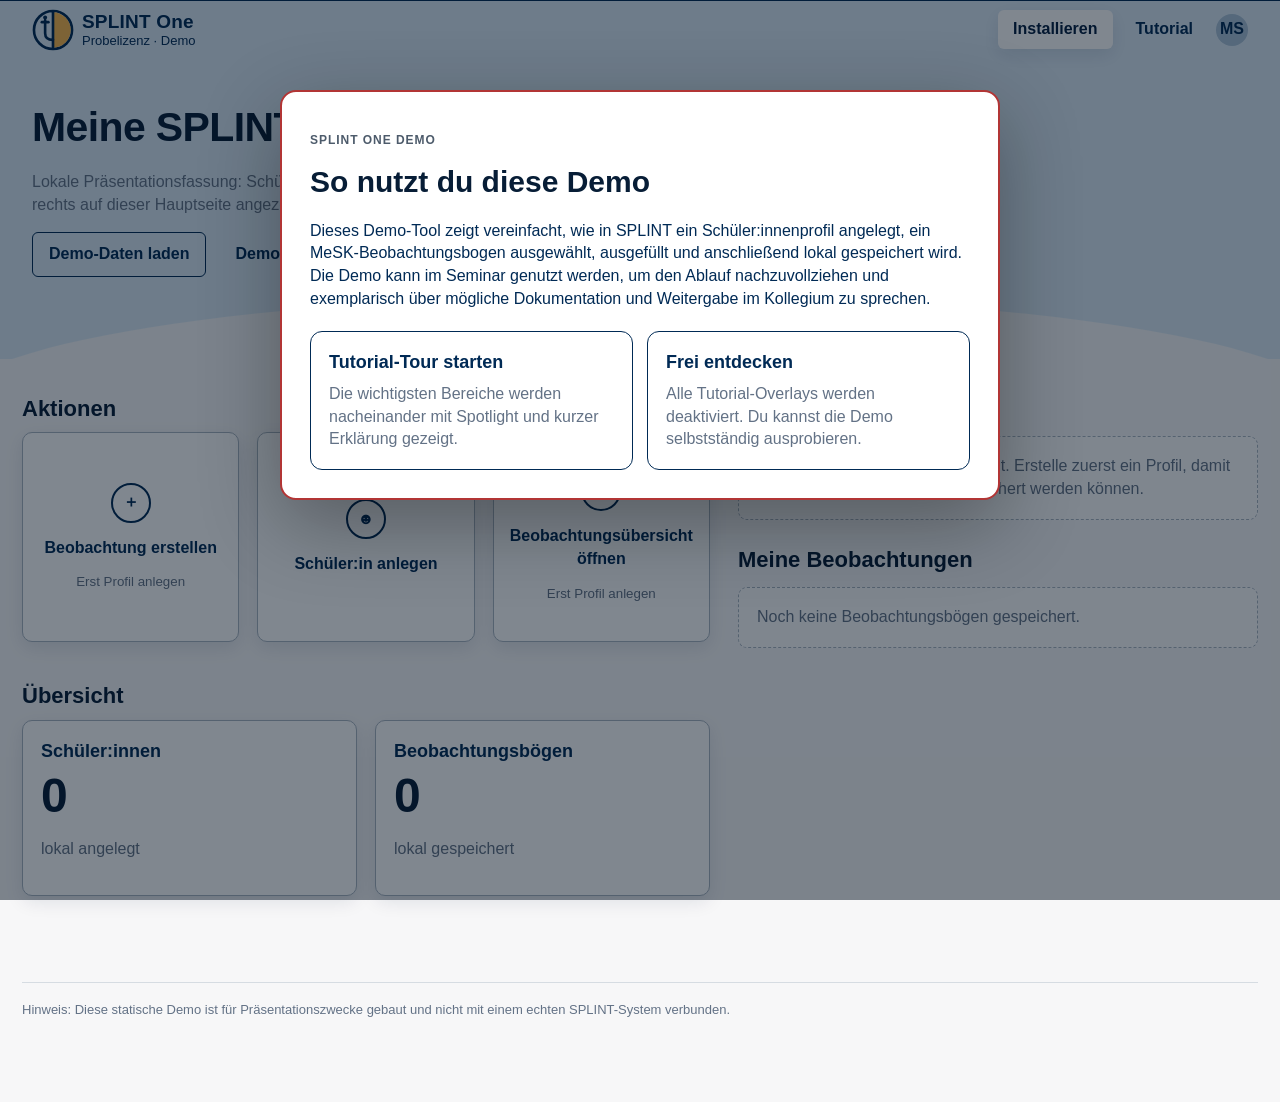
==== commit 56b05d29: "add" ====
--- a/index.html
+++ b/index.html
@@ -17,18 +17,18 @@
     </a>
     <nav class="nav-actions" aria-label="Hauptnavigation">
       <a class="install-btn" href="#">Installieren</a>
+      <button class="nav-pill" id="restartTour" type="button">Tutorial</button>
       <span class="avatar" aria-label="Benutzerkürzel">MS</span>
     </nav>
   </header>
 
   <section class="hero hero-dashboard">
-    <div class="hero-inner hero-wide hero-left">
+    <div class="hero-inner hero-left">
       <h1>Meine SPLINT Demo</h1>
-      <p class="muted">Lokale Präsentationsfassung: Schüler:innen und Beobachtungsbögen werden im Browser gespeichert und auf dieser Hauptseite angezeigt.</p>
+      <p class="muted">Lokale Präsentationsfassung: Schüler:innen und Beobachtungsbögen werden im Browser gespeichert und rechts auf dieser Hauptseite angezeigt.</p>
       <div class="button-row hero-tools">
         <button class="btn btn-secondary" id="seedDemo" type="button">Demo-Daten laden</button>
         <button class="btn btn-ghost" id="resetDemo" type="button">Demo-Daten löschen</button>
-        <button class="btn" id="startTour" type="button">Tutorial starten</button>
       </div>
     </div>
   </section>
@@ -39,12 +39,12 @@
         <section class="section" aria-labelledby="actions-title">
           <h2 id="actions-title">Aktionen</h2>
           <div class="tile-grid dashboard-actions">
-            <a class="tile tile-primary" id="dashboardStartObservation" data-tour="dashboard-observation" href="mesk.html" data-requires-student>
+            <a class="tile tile-primary" id="dashboardStartObservation" href="mesk.html" data-requires-student>
               <span class="tile-icon">＋</span>
               <span>Beobachtung erstellen</span>
               <small class="tile-hint" data-tile-hint></small>
             </a>
-            <a class="tile" href="schueler-anlegen.html" data-tour="dashboard-student">
+            <a class="tile" id="dashboardStudentTile" href="schueler-anlegen.html">
               <span class="tile-icon">☻</span>
               <span>Schüler:in anlegen</span>
             </a>
@@ -56,24 +56,24 @@
           </div>
         </section>
 
-        <section class="section" aria-labelledby="overview-title">
+        <section class="section" id="dashboardStats" aria-labelledby="overview-title">
           <h2 id="overview-title">Übersicht</h2>
           <div class="tile-grid dashboard-stats">
             <article class="card stat-card">
               <h3>Schüler:innen</h3>
-              <p class="page-title" id="statsStudents" aria-live="polite">0</p>
+              <p class="stat-number" id="statsStudents" aria-live="polite">0</p>
               <p class="muted">lokal angelegt</p>
             </article>
             <article class="card stat-card">
               <h3>Beobachtungsbögen</h3>
-              <p class="page-title" id="statsObservations" aria-live="polite">0</p>
+              <p class="stat-number" id="statsObservations" aria-live="polite">0</p>
               <p class="muted">lokal gespeichert</p>
             </article>
           </div>
         </section>
       </section>
 
-      <aside class="dashboard-sidebar" data-tour="dashboard-results" aria-label="Gespeicherte Inhalte">
+      <aside class="dashboard-side" id="dashboardSide" aria-label="Gespeicherte Inhalte">
         <section class="section dashboard-panel" aria-labelledby="students-title">
           <h2 id="students-title">Angelegte Schüler:innen</h2>
           <div class="card-list compact-list" id="studentList" aria-live="polite"></div>
--- a/assets/css/styles.css
+++ b/assets/css/styles.css
@@ -1,26 +1,28 @@
 :root {
+  --blue-950: #001d3c;
   --blue-900: #002a55;
   --blue-800: #0b3768;
   --blue-700: #0f4f87;
-  --blue-100: #dbe9f5;
-  --blue-080: #eaf3fb;
-  --amber: #f8b64c;
-  --amber-2: #ffa33a;
-  --line: #a7b2bd;
-  --muted: #667485;
+  --blue-600: #1d6aa8;
+  --blue-150: #dbe9f5;
+  --blue-100: #eaf3fb;
+  --blue-070: #f3f8fd;
+  --paper: #f7f7f8;
+  --white: #fff;
+  --muted: #637286;
+  --line: #a8b4c0;
+  --soft-line: #d7e0e8;
   --disabled: #d9dde2;
-  --white: #ffffff;
-  --paper: #f7f7f8;
-  --shadow: 0 12px 28px rgba(0, 33, 68, 0.12);
-  --shadow-soft: 0 4px 14px rgba(0, 33, 68, 0.1);
-  --radius: 8px;
+  --amber: #f7b94e;
+  --danger: #b23535;
+  --shadow: 0 16px 42px rgba(0, 33, 68, .14);
+  --shadow-soft: 0 6px 18px rgba(0, 33, 68, .10);
+  --radius: 10px;
   --font: Arial, Helvetica, sans-serif;
 }
 
 * { box-sizing: border-box; }
-
-html { min-height: 100%; }
-
+html { min-height: 100%; scroll-behavior: smooth; }
 body {
   margin: 0;
   min-height: 100%;
@@ -30,75 +32,33 @@
   font-size: 16px;
   line-height: 1.42;
 }
-
 a { color: var(--blue-700); text-decoration: none; font-weight: 700; }
 a:hover { text-decoration: underline; }
-
 button, input, select, textarea { font: inherit; }
-
-.skip-link {
-  position: absolute;
-  left: -9999px;
-  top: 0;
-  background: var(--blue-900);
-  color: white;
-  padding: 0.75rem 1rem;
-  z-index: 99;
-}
+img { max-width: 100%; }
+
+.skip-link { position: absolute; left: -9999px; top: 0; background: var(--blue-900); color: #fff; padding: .75rem 1rem; z-index: 2000; }
 .skip-link:focus { left: 0; }
 
 .topbar {
   min-height: 58px;
-  background: var(--blue-100);
+  background: var(--blue-150);
   border-top: 1px solid var(--blue-900);
   display: flex;
   align-items: center;
   justify-content: space-between;
-  gap: 24px;
-  padding: 0 34px;
+  gap: 18px;
+  padding: 0 32px;
   position: sticky;
   top: 0;
-  z-index: 20;
-}
-
-.brand {
-  display: flex;
-  align-items: center;
-  min-width: 180px;
-  gap: 8px;
-  color: var(--blue-900);
-  font-weight: 700;
-  line-height: 1;
-}
-
-.brand-mark {
-  width: 42px;
-  height: 42px;
-  display: inline-flex;
-  align-items: center;
-  justify-content: center;
-}
-
-.brand-text strong {
-  display: block;
-  font-size: 19px;
-  letter-spacing: 0.2px;
-}
-.brand-text small {
-  display: block;
-  font-weight: 400;
-  font-size: 13px;
-  margin-top: 3px;
-}
-
-.nav-actions {
-  display: flex;
-  align-items: center;
-  justify-content: flex-end;
-  gap: 14px;
-  flex-wrap: wrap;
-}
-
+  z-index: 50;
+}
+.brand { display: flex; align-items: center; gap: 8px; color: var(--blue-900); line-height: 1; }
+.brand:hover { text-decoration: none; }
+.brand-mark { width: 42px; height: 42px; }
+.brand-text strong { display: block; font-size: 19px; letter-spacing: .2px; }
+.brand-text small { display: block; font-size: 13px; font-weight: 400; margin-top: 3px; }
+.nav-actions { display: flex; align-items: center; justify-content: flex-end; gap: 12px; flex-wrap: wrap; }
 .nav-pill, .install-btn {
   border: 1px solid transparent;
   background: transparent;
@@ -110,1532 +70,247 @@
   align-items: center;
   gap: 7px;
   font-weight: 700;
-}
-
+  cursor: pointer;
+}
 .nav-pill:hover { background: rgba(255,255,255,.45); text-decoration: none; }
 .install-btn { background: #fff; color: #041f40; padding-inline: 14px; box-shadow: var(--shadow-soft); }
-.avatar {
-  width: 32px;
-  height: 32px;
-  border-radius: 999px;
-  background: #a8c0d6;
-  color: var(--blue-900);
-  display: inline-flex;
-  align-items: center;
-  justify-content: center;
-  font-weight: 700;
-}
-
-.hero {
-  background: var(--blue-100);
-  position: relative;
-  padding: 48px 32px 86px;
-  overflow: hidden;
-}
-.hero::after {
-  content: "";
-  position: absolute;
-  left: -4vw;
-  right: -4vw;
-  bottom: -46px;
-  height: 110px;
-  background: var(--paper);
-  border-radius: 50% 50% 0 0 / 100% 100% 0 0;
-}
-.hero-inner {
-  max-width: 760px;
-  margin: 0 auto;
-  position: relative;
-  z-index: 1;
-}
-.hero-wide { max-width: 940px; }
-
-.hero h1, .page-title {
-  margin: 0 0 28px;
-  font-size: clamp(2rem, 3.2vw, 3.1rem);
-  line-height: 1.05;
-  color: #071d36;
-  letter-spacing: -0.6px;
-}
-.hero-meta {
-  display: grid;
-  grid-template-columns: minmax(90px, auto) 1fr;
-  gap: 5px 20px;
-  font-size: 14px;
-  max-width: 460px;
-}
-.hero-meta dt { font-weight: 700; }
-.hero-meta dd { margin: 0; color: var(--blue-900); }
-.hero .hero-meta dd { color: transparent; text-shadow: 0 0 10px rgba(0,42,85,.45); }
-
-.page {
-  max-width: 760px;
-  margin: 0 auto;
-  padding: 26px 32px 64px;
-}
-.page-wide { max-width: 940px; }
-.page-narrow { max-width: 640px; }
-
-.section { margin: 28px 0 38px; }
-.section h2 {
-  margin: 0 0 6px;
-  font-size: 22px;
-  color: #071d36;
-}
-.section h3 {
-  font-size: 18px;
-  margin: 20px 0 8px;
-}
+.avatar { width: 32px; height: 32px; border-radius: 999px; background: #a8c0d6; color: var(--blue-900); display: inline-flex; align-items: center; justify-content: center; font-weight: 700; }
+
+.hero { background: var(--blue-150); position: relative; padding: 48px 32px 82px; overflow: hidden; }
+.hero::after { content: ''; position: absolute; left: -4vw; right: -4vw; bottom: -46px; height: 110px; background: var(--paper); border-radius: 50% 50% 0 0 / 100% 100% 0 0; }
+.hero-inner { max-width: 1280px; margin: 0 auto; position: relative; z-index: 1; }
+.hero-left { margin-left: 0; }
+.hero h1, .page-title { margin: 0 0 22px; font-size: clamp(2rem, 3.2vw, 3.1rem); line-height: 1.05; color: #071d36; letter-spacing: -.6px; }
+.hero p { max-width: 760px; }
+
+.page { width: min(100% - 64px, 1280px); margin: 0 auto; padding: 30px 0 70px; }
+.page-narrow { width: min(100% - 48px, 720px); }
+.page-wide { width: min(100% - 48px, 1380px); }
+.section { margin: 26px 0 38px; }
+.section h2, .profile-section h2 { margin: 0 0 8px; font-size: 22px; color: #071d36; }
+.section h3 { font-size: 18px; margin: 18px 0 8px; }
 .muted { color: var(--muted); }
 .small { font-size: 13px; }
 .tiny { font-size: 12px; }
-.upper { text-transform: uppercase; letter-spacing: .08em; font-weight: 700; color: #4e5b6a; }
-
-.notice {
-  background: var(--white);
-  border: 1px solid var(--amber-2);
-  border-radius: 5px;
-  box-shadow: 0 0 0 1px rgba(255, 163, 58, .09), var(--shadow-soft);
-  padding: 16px 18px;
-  margin: 2px 0 10px;
-  color: var(--blue-900);
-}
-
-.form-grid { display: grid; gap: 11px; }
-.form-row { display: grid; gap: 5px; }
-label, .label { font-weight: 700; }
-label .hint, .label .hint { font-weight: 400; font-size: 13px; color: var(--blue-700); }
-
-input[type="text"], input[type="date"], input[type="number"], select, textarea {
-  width: 100%;
-  min-height: 42px;
-  border: 1.5px solid var(--blue-900);
-  border-radius: 4px;
-  background: #fff;
-  color: var(--blue-900);
-  padding: 9px 12px;
-  outline: none;
-}
-textarea { min-height: 110px; resize: vertical; }
-input:focus, select:focus, textarea:focus {
-  box-shadow: 0 0 0 3px rgba(15, 79, 135, .18);
-}
-.input-icon { position: relative; }
-.input-icon span {
-  position: absolute;
-  right: 12px;
-  top: 50%;
-  transform: translateY(-50%);
-  color: #687481;
-}
-.input-icon input { padding-right: 42px; }
-
-.form-footer {
-  display: flex;
-  justify-content: space-between;
-  align-items: center;
-  gap: 24px;
-  margin-top: 26px;
-}
-.checkline {
-  display: inline-flex;
-  align-items: center;
-  gap: 10px;
-  font-weight: 700;
-}
-.checkline input { width: 18px; height: 18px; }
-
-.btn {
-  border: 1px solid var(--blue-900);
-  color: var(--blue-900);
-  background: #fff;
-  border-radius: 6px;
-  padding: 11px 17px;
-  min-height: 42px;
-  display: inline-flex;
-  align-items: center;
-  justify-content: center;
-  gap: 8px;
-  font-weight: 700;
-  cursor: pointer;
-  text-decoration: none;
-}
-.btn:hover { background: var(--blue-080); text-decoration: none; }
+.upper { text-transform: uppercase; letter-spacing: .08em; font-weight: 700; color: #4d5b6b; }
+
+.btn { border: 1.4px solid var(--blue-900); color: var(--blue-900); background: #fff; border-radius: 6px; padding: 10px 16px; min-height: 42px; display: inline-flex; align-items: center; justify-content: center; gap: 8px; font-weight: 700; cursor: pointer; text-decoration: none; }
+.btn:hover { background: var(--blue-100); text-decoration: none; }
 .btn-primary { background: var(--blue-900); color: #fff; }
 .btn-primary:hover { background: var(--blue-800); }
-.btn-secondary { background: var(--blue-100); }
+.btn-secondary { background: var(--blue-150); }
 .btn-ghost { border-color: transparent; background: transparent; }
-.btn:disabled, .btn-disabled {
-  background: var(--disabled);
-  color: #9aa1a9;
-  border-color: var(--disabled);
-  cursor: not-allowed;
-  pointer-events: none;
-}
-
+.btn:disabled, .btn-disabled, .tile-disabled { background: var(--disabled); color: #8d969f; border-color: var(--disabled); cursor: not-allowed; pointer-events: none; }
+.btn-ready { box-shadow: 0 0 0 3px rgba(15, 79, 135, .18); }
 .button-row { display: flex; gap: 12px; align-items: center; flex-wrap: wrap; }
 
-.tile-grid {
-  display: grid;
-  grid-template-columns: repeat(auto-fit, minmax(190px, 1fr));
-  gap: 18px;
-}
-.tile, .card {
-  background: #fff;
-  border: 1px solid #9aa6b1;
-  border-radius: 5px;
-  box-shadow: var(--shadow-soft);
-  color: var(--blue-900);
-}
-.tile {
-  min-height: 190px;
-  display: flex;
-  flex-direction: column;
-  align-items: center;
-  justify-content: center;
-  gap: 16px;
-  text-align: center;
-  padding: 20px;
-  font-weight: 700;
-}
-.tile:hover { box-shadow: var(--shadow); text-decoration: none; }
-.tile-icon {
-  width: 38px;
-  height: 38px;
-  border-radius: 999px;
-  border: 2px solid var(--blue-900);
-  display: inline-flex;
-  justify-content: center;
-  align-items: center;
-  font-weight: 700;
-  background: #fff;
-}
-.tile-primary { min-height: 220px; }
-
-.card { padding: 16px; }
+.card, .tile { background: #fff; border: 1px solid var(--line); border-radius: var(--radius); box-shadow: var(--shadow-soft); color: var(--blue-900); }
+.card { padding: 18px; }
 .card h3 { margin: 0 0 6px; }
 .card-meta { color: var(--muted); font-size: 14px; margin: 0; }
 .card-list { display: grid; gap: 12px; }
 .card-actions { display: flex; gap: 10px; flex-wrap: wrap; margin-top: 12px; }
-
-.profile-tools {
-  display: flex;
-  align-items: center;
-  justify-content: space-between;
-  gap: 16px;
-  margin-bottom: 16px;
-  flex-wrap: wrap;
-}
-.profile-card {
-  padding: 0;
-  overflow: hidden;
-}
-.profile-head {
-  background: var(--blue-100);
-  padding: 18px;
-  border-bottom: 1px solid #c5d3df;
-}
-.profile-head h2 { margin: 0 0 8px; }
+.compact-card.is-active { border-color: var(--blue-700); box-shadow: 0 0 0 2px rgba(15,79,135,.14), var(--shadow-soft); }
+.tile-grid { display: grid; grid-template-columns: repeat(auto-fit, minmax(210px, 1fr)); gap: 18px; }
+.tile { min-height: 180px; display: flex; flex-direction: column; align-items: center; justify-content: center; gap: 14px; text-align: center; padding: 20px; font-weight: 700; }
+.tile:hover { box-shadow: var(--shadow); text-decoration: none; }
+.tile-primary { min-height: 210px; }
+.tile-icon { width: 40px; height: 40px; border-radius: 999px; border: 2px solid var(--blue-900); display: inline-flex; justify-content: center; align-items: center; font-weight: 700; background: #fff; }
+.tile-hint { display: block; color: var(--muted); font-weight: 400; }
+.empty-state { border: 1px dashed var(--line); border-radius: 9px; padding: 18px; background: rgba(255,255,255,.70); color: var(--muted); }
+
+/* Dashboard */
+.dashboard-page { width: min(100% - 44px, 1560px); margin: 0 auto; padding: 34px 0 70px; }
+.dashboard-layout { display: grid; grid-template-columns: minmax(520px, 1fr) minmax(360px, 520px); gap: 28px; align-items: start; }
+.dashboard-main .section:first-child, .dashboard-side .section:first-child { margin-top: 0; }
+.dashboard-actions { grid-template-columns: repeat(3, minmax(190px, 1fr)); }
+.dashboard-stats { grid-template-columns: repeat(2, minmax(200px, 1fr)); }
+.stat-card .stat-number { font-size: 48px; line-height: 1; margin: 8px 0 18px; font-weight: 700; color: #071d36; }
+.dashboard-side { display: grid; gap: 24px; }
+.dashboard-panel { margin: 0; }
+.dashboard-panel h2 { margin-bottom: 12px; }
+.dashboard-footer { grid-column: 1 / -1; }
+
+/* Forms */
+.notice { background: #fff; border: 1px solid var(--amber); border-radius: 5px; box-shadow: 0 0 0 1px rgba(255, 163, 58, .09), var(--shadow-soft); padding: 16px 18px; margin: 0 0 12px; color: var(--blue-900); }
+.form-grid { display: grid; gap: 12px; }
+.form-row { display: grid; gap: 6px; }
+label, .label { font-weight: 700; }
+label .hint, .label .hint { font-weight: 400; font-size: 13px; color: var(--blue-700); }
+input[type='text'], input[type='date'], input[type='number'], select, textarea { width: 100%; min-height: 44px; border: 1.5px solid var(--blue-900); border-radius: 5px; background: #fff; color: var(--blue-900); padding: 9px 12px; outline: none; }
+textarea { min-height: 120px; resize: vertical; }
+input:focus, select:focus, textarea:focus { box-shadow: 0 0 0 3px rgba(15,79,135,.18); }
+.input-icon { position: relative; }
+.input-icon span { position: absolute; right: 12px; top: 50%; transform: translateY(-50%); color: #687481; }
+.input-icon input { padding-right: 42px; }
+.form-footer { display: flex; justify-content: space-between; align-items: center; gap: 24px; margin-top: 22px; }
+.checkline { display: inline-flex; align-items: center; gap: 10px; font-weight: 700; }
+.checkline input { width: 18px; height: 18px; }
+.statusline { min-height: 24px; color: var(--blue-700); font-size: 14px; margin-top: 10px; }
+.statusline.is-error { color: var(--danger); font-weight: 700; }
+
+.student-create-layout { display: grid; grid-template-columns: minmax(280px, 390px) minmax(520px, 760px); gap: 28px; align-items: start; }
+.preset-panel, .form-panel { overflow: hidden; }
+.preset-head { display: flex; align-items: start; justify-content: space-between; gap: 16px; }
+.preset-count { width: 36px; height: 36px; border-radius: 999px; background: var(--blue-150); border: 1px solid var(--line); display: inline-flex; align-items: center; justify-content: center; font-weight: 700; flex: 0 0 auto; }
+.preset-slider { display: grid; grid-auto-flow: column; grid-auto-columns: minmax(235px, 1fr); gap: 12px; overflow-x: auto; padding: 6px 2px 10px; scroll-snap-type: x mandatory; }
+.preset-slide { border: 1px solid var(--line); border-radius: 9px; padding: 14px; display: grid; gap: 9px; min-height: 188px; scroll-snap-align: start; background: #fff; }
+.preset-slide strong { font-size: 18px; }
+.preset-slide span { color: var(--blue-900); }
+.preset-slide p { color: var(--muted); margin: 0; }
+.preset-slide .btn { width: 100%; align-self: end; }
+.form-panel { padding: 22px; }
+
+/* Profile */
+.profile-card { padding: 0; overflow: hidden; }
+.profile-head { background: var(--blue-150); padding: 18px; border-bottom: 1px solid #c5d3df; display: flex; justify-content: space-between; gap: 16px; align-items: start; }
+.profile-head h2 { margin: 0; }
 .profile-body { padding: 18px; }
-.profile-grid {
-  display: grid;
-  grid-template-columns: repeat(3, minmax(0, 1fr));
-  gap: 14px;
-}
-.kv strong { display: block; font-size: 13px; color: var(--muted); }
-.kv span { display: block; font-weight: 700; margin-top: 2px; }
-
-.tabbar {
-  display: flex;
-  border-bottom: 1px solid #8c98a4;
-  margin: 28px 0 18px;
-}
-.tab {
-  border: 1px solid #8c98a4;
-  border-bottom: none;
-  padding: 14px 24px;
-  background: #fff;
-  color: var(--blue-900);
-  font-weight: 700;
-}
-.tab.active { background: var(--blue-100); }
-
-.icon-menu {
-  display: flex;
-  gap: 18px;
-  margin: 0 0 30px;
-}
-.icon-menu-item {
-  display: grid;
-  justify-items: center;
-  gap: 5px;
-  color: var(--blue-900);
-  font-size: 12px;
-}
-.circle-icon {
-  width: 38px;
-  height: 38px;
-  border-radius: 999px;
-  border: 1.5px solid var(--blue-900);
-  display: inline-flex;
-  align-items: center;
-  justify-content: center;
-  background: #fff;
-}
+.profile-grid { display: grid; grid-template-columns: repeat(5, minmax(120px, 1fr)); gap: 14px; }
+.kv dt { display: block; font-size: 13px; color: var(--muted); font-weight: 700; }
+.kv dd { margin: 0; display: block; font-weight: 700; }
+.profile-section { margin: 30px 0; }
+.tabbar { display: flex; border-bottom: 1px solid #8c98a4; margin: 20px 0 18px; }
+.tab { border: 1px solid #8c98a4; border-bottom: none; padding: 14px 22px; background: #fff; color: var(--blue-900); font-weight: 700; }
+.tab.active { background: var(--blue-150); }
+.icon-menu { display: flex; gap: 18px; margin: 0 0 28px; }
+.icon-menu-item { display: grid; justify-items: center; gap: 5px; color: var(--blue-900); font-size: 12px; }
+.circle-icon { width: 38px; height: 38px; border-radius: 999px; border: 1.5px solid var(--blue-900); display: inline-flex; align-items: center; justify-content: center; background: #fff; }
 .icon-muted { color: #9aa6b1; }
 .icon-muted .circle-icon { border-color: #b6c0c9; background: #f6f7f8; }
-
-.mesk-box {
-  border: 1.5px solid var(--blue-900);
-  background: #fff;
-  border-radius: 5px;
-  padding: 12px 14px;
-  font-weight: 700;
-  margin-bottom: 18px;
-}
+.agreement-row { display: grid; grid-template-columns: 1fr auto; gap: 8px; max-width: 760px; }
+.observation-card { display: grid; grid-template-columns: 48px minmax(0, 1fr) auto; gap: 14px; align-items: center; }
+.observation-card .doc-icon { width: 44px; height: 44px; border-radius: 999px; display: inline-flex; align-items: center; justify-content: center; background: var(--blue-150); border: 1px solid #aab8c5; }
+.observation-actions .btn { white-space: nowrap; }
+
+/* MeSK */
+.mesk-box { border: 1.5px solid var(--blue-900); background: #fff; border-radius: 5px; padding: 12px 14px; font-weight: 700; margin-bottom: 18px; }
 .topic-list { display: grid; gap: 8px; }
-.topic-row {
-  display: grid;
-  grid-template-columns: 24px 20px 1fr auto;
-  align-items: center;
-  gap: 8px;
-  padding: 8px 10px;
-  color: var(--blue-900);
-  border-radius: 5px;
-}
-.topic-row:hover { background: var(--blue-080); text-decoration: none; }
-.topic-chevron { font-size: 19px; line-height: 1; }
-.topic-radio {
-  width: 14px;
-  height: 14px;
-  border-radius: 999px;
-  outline: 2px solid #9bb7a8;
-  border: 2px solid #fff;
-  background: #9bb7a8;
-  display: inline-block;
-}
-.topic-row small { color: var(--muted); font-weight: 400; }
-
-.observation-card {
-  display: grid;
-  grid-template-columns: 46px 1fr auto;
-  gap: 12px;
-  align-items: center;
-}
-.observation-card .doc-icon {
-  width: 42px;
-  height: 42px;
-  border-radius: 999px;
-  display: inline-flex;
-  align-items: center;
-  justify-content: center;
-  background: var(--blue-100);
-  border: 1px solid #aab8c5;
-}
-
-.question-group {
-  border: 1px solid #bbc5cf;
-  background: #fff;
-  border-radius: 7px;
-  overflow: hidden;
-  margin: 18px 0;
-}
-.question-group summary {
-  cursor: pointer;
-  background: var(--blue-100);
-  padding: 14px 16px;
-  font-weight: 700;
-}
-.question-group[open] summary { border-bottom: 1px solid #bbc5cf; }
-.question-list { padding: 14px 16px 18px; display: grid; gap: 16px; }
-.question-item {
-  padding: 14px;
-  border: 1px solid #d3d9df;
-  border-radius: 6px;
-  background: #fff;
-}
-.question-item p { margin: 0 0 10px; font-weight: 700; }
-.scale {
-  display: grid;
-  grid-template-columns: repeat(4, minmax(95px, 1fr));
-  gap: 8px;
-}
-.scale label {
-  border: 1px solid #b2bcc6;
-  border-radius: 6px;
-  padding: 8px;
-  font-size: 13px;
-  display: flex;
-  gap: 7px;
-  align-items: flex-start;
-  font-weight: 400;
-  background: #fafafa;
-}
-.scale input { margin-top: 2px; }
-
-.statusline {
-  min-height: 20px;
-  color: var(--blue-700);
-  font-size: 14px;
-  margin-top: 8px;
-}
-
-.empty-state {
-  border: 1px dashed #a5b0bb;
-  border-radius: 8px;
-  padding: 18px;
-  background: rgba(255,255,255,.6);
-  color: var(--muted);
-}
-
-.footer-note {
-  border-top: 1px solid #d6dce2;
-  padding-top: 18px;
-  margin-top: 48px;
-  color: var(--muted);
-  font-size: 13px;
-}
-
-@media (max-width: 720px) {
+.topic-row { display: grid; grid-template-columns: 24px 20px minmax(0, 1fr) auto; align-items: center; gap: 10px; padding: 10px 12px; color: var(--blue-900); border-radius: 7px; border: 1px solid transparent; }
+.topic-row:hover { background: var(--blue-100); text-decoration: none; border-color: var(--soft-line); }
+.topic-row-disabled { opacity: .55; cursor: not-allowed; }
+.topic-chevron { font-size: 22px; line-height: 1; }
+.topic-radio { width: 14px; height: 14px; border-radius: 999px; outline: 2px solid #9bb7a8; border: 2px solid #fff; background: #9bb7a8; display: inline-block; }
+.topic-main { display: grid; gap: 2px; }
+.topic-main small, .topic-row small { color: var(--muted); font-weight: 400; }
+.topic-count { text-align: right; white-space: nowrap; }
+
+/* Topic pages */
+.topic-page-wide { width: min(100% - 40px, 1640px); }
+.topic-screenbar { height: 34px; display: grid; grid-template-columns: 42px 1fr 42px; align-items: center; text-align: center; position: sticky; top: 58px; background: rgba(247,247,248,.94); backdrop-filter: blur(5px); z-index: 35; border-bottom: 1px solid #dde4ea; margin-bottom: 16px; }
+.topic-screenbar a { font-size: 24px; color: var(--blue-900); }
+.backline { margin: 0 0 10px; }
+.topic-intro { display: grid; grid-template-columns: minmax(0, 1fr) minmax(360px, 520px); gap: 20px; align-items: end; margin-bottom: 24px; }
+.topic-workspace { display: grid; grid-template-columns: minmax(310px, 420px) minmax(620px, 1fr); gap: 26px; align-items: start; }
+.case-column { display: grid; gap: 16px; position: sticky; top: 110px; }
+.case-example-card { border-left: 5px solid var(--amber); }
+.case-example-card h2 { margin: 0 0 12px; font-size: 22px; }
+.case-meta-grid { display: grid; grid-template-columns: repeat(2, minmax(0, 1fr)); gap: 8px; margin: 14px 0; }
+.case-meta-grid div { background: var(--blue-070); border: 1px solid var(--soft-line); border-radius: 6px; padding: 9px 10px; }
+.case-meta-grid dt { color: var(--muted); font-size: 12px; font-weight: 700; }
+.case-meta-grid dd { margin: 2px 0 0; font-weight: 700; }
+.case-copy p { margin: 0 0 13px; }
+.case-focus { background: var(--blue-070); border: 1px solid var(--soft-line); border-radius: 7px; padding: 13px 14px; }
+.case-focus ul { margin: 8px 0 0; padding-left: 20px; }
+.topic-form-panel { min-width: 0; }
+.student-select-section { margin-top: 0; }
+.rubric-panel { display: grid; gap: 22px; }
+.rubric-section { display: grid; gap: 8px; }
+.rubric-heading { margin: 0; background: #cdddeb; padding: 7px 10px; font-size: 16px; color: var(--blue-900); }
+.rubric-list { display: grid; gap: 8px; }
+.rubric-row { background: #e6eef6; border-left: 4px solid transparent; display: grid; gap: 0; }
+.rubric-row.is-missing { border-left-color: var(--danger); outline: 2px solid rgba(178,53,53,.25); }
+.rubric-statement { min-height: 32px; display: grid; grid-template-columns: minmax(120px, 230px) 1fr; align-items: center; gap: 12px; padding: 6px 10px; background: #d6e4f0; }
+.rubric-blur { height: 18px; border-radius: 999px; background: linear-gradient(90deg, rgba(133,162,187,.35), rgba(72,113,148,.55), rgba(133,162,187,.25)); filter: blur(.5px); }
+.rubric-question { min-width: 0; color: var(--blue-900); }
+.rubric-scale { display: grid; grid-template-columns: repeat(5, minmax(110px, 1fr)); border-top: 1px solid rgba(0,42,85,.12); }
+.rubric-choice { min-height: 36px; display: flex; align-items: center; justify-content: center; gap: 8px; padding: 7px 8px; font-size: 13px; font-weight: 400; background: rgba(255,255,255,.35); border-right: 1px solid rgba(0,42,85,.12); }
+.rubric-choice:last-child { border-right: none; }
+.rubric-choice input { margin: 0; }
+.is-disabled { opacity: .55; }
+.completion-chip { display: inline-flex; align-items: center; border: 1px solid var(--line); background: #fff; border-radius: 999px; padding: 5px 10px; font-weight: 700; margin-top: 10px; }
+.form-actions-sticky { position: sticky; bottom: 0; background: linear-gradient(to top, var(--paper) 70%, rgba(247,247,248,0)); padding: 16px 0 6px; z-index: 10; }
+
+.footer-note { border-top: 1px solid #d6dce2; padding-top: 18px; margin-top: 48px; color: var(--muted); font-size: 13px; }
+
+/* Welcome choice and tutorial overlay */
+.tour-choice-backdrop { position: fixed; inset: 0; background: rgba(3, 16, 32, .50); z-index: 3000; display: grid; place-items: start center; padding: 10vh 24px 24px; }
+.tour-choice-card { width: min(720px, 100%); background: #fff; border-radius: 16px; border: 2px solid var(--danger); box-shadow: 0 24px 80px rgba(0,0,0,.32); padding: 28px; }
+.tour-choice-card h2 { margin: 6px 0 12px; font-size: 30px; color: #071d36; }
+.choice-grid { display: grid; grid-template-columns: repeat(2, minmax(0, 1fr)); gap: 14px; margin-top: 20px; }
+.choice-card { border: 1.5px solid var(--blue-900); background: #fff; border-radius: 12px; padding: 18px; text-align: left; color: var(--blue-900); cursor: pointer; display: grid; gap: 8px; }
+.choice-card:hover { background: var(--blue-100); box-shadow: var(--shadow-soft); }
+.choice-card strong { font-size: 18px; }
+.choice-card span { color: var(--muted); }
+.tour-active { overflow-x: hidden; }
+.tour-overlay { position: fixed; inset: 0; background: rgba(3, 16, 32, .66); z-index: 1000; pointer-events: all; }
+.tour-highlight { position: relative !important; z-index: 1002 !important; box-shadow: 0 0 0 4px #fff, 0 0 0 8px var(--amber), 0 18px 54px rgba(0,0,0,.45) !important; border-radius: 10px !important; background: #fff; }
+.tour-tooltip { position: fixed; width: min(360px, calc(100vw - 36px)); background: #fff8f8; border: 2px solid var(--danger); border-radius: 12px; box-shadow: 0 20px 60px rgba(0,0,0,.34); z-index: 1003; padding: 18px; color: var(--blue-900); }
+.tour-tooltip::after { content: ''; position: absolute; width: 16px; height: 16px; background: #fff8f8; border: inherit; transform: rotate(45deg); }
+.tour-tooltip[data-placement='left']::after { left: -9px; top: 28px; border-top: 0; border-right: 0; }
+.tour-tooltip[data-placement='right']::after { right: -9px; top: 28px; border-bottom: 0; border-left: 0; }
+.tour-tooltip[data-placement='top']::after { top: -9px; left: 32px; border-right: 0; border-bottom: 0; }
+.tour-tooltip[data-placement='bottom']::after { bottom: -9px; left: 32px; border-left: 0; border-top: 0; }
+.tour-step-count { margin: 0 0 6px; color: var(--muted); font-size: 12px; font-weight: 700; text-transform: uppercase; letter-spacing: .07em; }
+.tour-tooltip h2 { margin: 0 0 10px; font-size: 21px; color: #071d36; }
+.tour-tooltip p { margin: 0 0 12px; }
+.tour-controls { display: flex; justify-content: space-between; align-items: center; gap: 10px; margin-top: 14px; }
+.tour-control-right { display: flex; gap: 8px; }
+
+@media (min-width: 1480px) {
+  .dashboard-page { width: min(100% - 56px, 1680px); }
+  .topic-page-wide { width: min(100% - 56px, 1740px); }
+  .dashboard-layout { grid-template-columns: minmax(760px, 1fr) 540px; }
+  .topic-workspace { grid-template-columns: 430px minmax(760px, 1fr); }
+}
+
+@media (max-width: 1180px) {
+  .dashboard-layout, .topic-workspace, .student-create-layout { grid-template-columns: 1fr; }
+  .dashboard-side { grid-template-columns: repeat(2, minmax(0, 1fr)); }
+  .case-column { position: static; }
+  .topic-intro { grid-template-columns: 1fr; }
+  .profile-grid { grid-template-columns: repeat(3, minmax(120px, 1fr)); }
+}
+
+@media (max-width: 900px) {
   .topbar { padding: 8px 16px; position: static; }
   .brand-text strong { font-size: 17px; }
   .nav-actions { gap: 6px; }
   .nav-pill span.label-text { display: none; }
-  .hero { padding-inline: 18px; }
-  .page { padding-inline: 18px; }
+  .hero { padding: 34px 20px 70px; }
+  .page, .page-wide, .page-narrow, .dashboard-page, .topic-page-wide { width: min(100% - 28px, 100%); padding-top: 24px; }
+  .dashboard-actions, .dashboard-stats, .dashboard-side { grid-template-columns: 1fr; }
+  .tile, .tile-primary { min-height: 140px; }
   .form-footer { align-items: stretch; flex-direction: column; }
   .form-footer .btn { width: 100%; }
+  .profile-head { flex-direction: column; }
   .profile-grid { grid-template-columns: 1fr; }
-  .observation-card { grid-template-columns: 38px 1fr; }
-  .observation-card .btn { grid-column: 1 / -1; }
-  .tab { padding-inline: 14px; }
-  .scale { grid-template-columns: 1fr; }
-}
-
-@media (min-width: 1100px) {
-  .page-wide, .hero-wide { max-width: 980px; }
-}
-
-/* Screenshotnahe MeSK-Bogenansicht */
-.topic-page {
-  max-width: 760px;
-}
-.topic-screenbar {
-  min-height: 34px;
-  margin: -14px -12px 18px;
-  display: grid;
-  grid-template-columns: 44px 1fr 44px;
-  align-items: center;
-  border-bottom: 1px solid #d3dbe2;
-  background: #fff;
-  box-shadow: 0 2px 6px rgba(0, 42, 85, .08);
-  position: sticky;
-  top: 58px;
-  z-index: 10;
-}
-.topic-screenbar a,
-.topic-screenbar strong {
-  min-height: 34px;
-  display: inline-flex;
-  align-items: center;
-  justify-content: center;
-  color: var(--blue-900);
-}
-.topic-screenbar a {
-  font-size: 28px;
-  font-weight: 400;
-  text-decoration: none;
-}
-.topic-screenbar strong {
-  font-size: 15px;
-}
-.rubric-panel {
-  display: grid;
-  gap: 12px;
-}
-.rubric-section {
-  display: grid;
-  gap: 8px;
-}
-.rubric-heading {
-  background: #bfd1e0;
-  color: var(--blue-900);
-  font-size: 15px;
-  line-height: 1.25;
-  padding: 6px 9px;
-  margin: 0;
-  font-weight: 700;
-}
-.rubric-list {
-  display: grid;
-  gap: 7px;
-}
-.rubric-row {
-  border: 0;
-  padding: 0;
-  margin: 0;
-  display: grid;
-  grid-template-columns: minmax(0, 1fr);
-  background: #d8e4ef;
-}
-.rubric-row legend {
-  width: 100%;
-  min-height: 28px;
-  padding: 6px 8px;
-  display: grid;
-  grid-template-columns: 138px minmax(0, 1fr);
-  align-items: center;
-  gap: 14px;
-  font-size: 14px;
-  color: var(--blue-900);
-}
-.rubric-blur {
-  height: 18px;
-  border-radius: 999px;
-  background: linear-gradient(90deg, rgba(149,172,190,.25), rgba(117,146,169,.64), rgba(149,172,190,.2));
-  filter: blur(.25px);
-}
-.rubric-scale {
-  display: grid;
-  grid-template-columns: repeat(5, minmax(0, 1fr));
-  gap: 1px;
-  border-top: 1px solid #c3d0dc;
-  background: #c3d0dc;
-}
-.rubric-choice {
-  background: #eef4f9;
-  min-height: 34px;
-  padding: 6px 8px;
-  display: flex;
-  align-items: center;
-  justify-content: center;
-  gap: 5px;
-  font-size: 12px;
-  font-weight: 400;
-  text-align: center;
-  cursor: pointer;
-}
-.rubric-choice:has(input:checked) {
-  background: #b9ccdc;
-  font-weight: 700;
-}
-.rubric-choice input {
-  accent-color: var(--blue-900);
-}
-
-@media (max-width: 760px) {
+  .tab { padding-inline: 12px; }
+  .topic-row { grid-template-columns: 24px 20px 1fr; }
+  .topic-count { grid-column: 3; text-align: left; }
+  .rubric-statement { grid-template-columns: 90px 1fr; align-items: start; }
+  .rubric-scale { grid-template-columns: 1fr; }
+  .rubric-choice { justify-content: flex-start; border-right: none; border-bottom: 1px solid rgba(0,42,85,.12); }
+  .observation-card { grid-template-columns: 44px 1fr; }
+  .observation-actions { grid-column: 1 / -1; }
+  .observation-actions .btn { width: 100%; }
+  .choice-grid { grid-template-columns: 1fr; }
+  .tour-choice-backdrop { padding-top: 6vh; }
+  .tour-choice-card { padding: 22px; }
+  .tour-controls { flex-direction: column-reverse; align-items: stretch; }
+  .tour-control-right, .tour-controls .btn { width: 100%; }
+  .tour-control-right { flex-direction: column; }
+}
+
+@media (max-width: 560px) {
+  body { font-size: 15px; }
+  .brand-text small { display: none; }
+  .install-btn { display: none; }
+  .hero h1, .page-title { font-size: 2rem; }
+  .card, .form-panel { padding: 14px; }
+  .preset-slider { grid-auto-columns: minmax(225px, 86vw); }
+  .case-meta-grid { grid-template-columns: 1fr; }
+  .rubric-statement { grid-template-columns: 72px 1fr; }
   .topic-screenbar { top: 0; }
-  .rubric-row legend {
-    grid-template-columns: 86px minmax(0, 1fr);
-    font-size: 13px;
-  }
-  .rubric-scale {
-    grid-template-columns: 1fr;
-  }
-  .rubric-choice {
-    justify-content: flex-start;
-    text-align: left;
-  }
-}
-
-/* Layout-Update: dashboard über volle Breite mit Anleitung, Mitte und rechter Seitenleiste */
-.dashboard-page {
-  width: 100%;
-  max-width: none;
-  margin: 0;
-  padding: 34px clamp(18px, 3vw, 58px) 64px;
-}
-.dashboard-layout {
-  width: min(100%, 1540px);
-  margin: 0 auto;
-  display: grid;
-  grid-template-columns: minmax(260px, 330px) minmax(470px, 1fr) minmax(320px, 430px);
-  align-items: start;
-  gap: clamp(20px, 2vw, 34px);
-}
-.dashboard-guide,
-.dashboard-sidebar {
-  min-width: 0;
-}
-.dashboard-main {
-  min-width: 0;
-}
-.dashboard-main .section:first-child,
-.dashboard-sidebar .section:first-child,
-.dashboard-guide .card {
-  margin-top: 0;
-}
-.tutorial-card {
-  padding: 22px;
-  position: sticky;
-  top: 84px;
-}
-.tutorial-card h2 {
-  margin: 4px 0 12px;
-  font-size: 22px;
-  color: #071d36;
-}
-.tutorial-card p { margin-top: 0; }
-.tutorial-steps {
-  list-style: none;
-  padding: 0;
-  margin: 20px 0;
-  display: grid;
-  gap: 14px;
-  counter-reset: guide;
-}
-.tutorial-steps li {
-  position: relative;
-  padding-left: 44px;
-  min-height: 34px;
-}
-.tutorial-steps li::before {
-  counter-increment: guide;
-  content: counter(guide);
-  position: absolute;
-  left: 0;
-  top: 1px;
-  width: 30px;
-  height: 30px;
-  border-radius: 999px;
-  display: inline-flex;
-  align-items: center;
-  justify-content: center;
-  border: 1.5px solid var(--blue-900);
-  background: var(--blue-100);
-  font-weight: 700;
-}
-.tutorial-steps strong,
-.tutorial-steps span {
-  display: block;
-}
-.tutorial-steps span {
-  margin-top: 3px;
-  color: var(--muted);
-  font-size: 14px;
-}
-.guide-note {
-  border-left: 4px solid var(--amber);
-  background: #fff7eb;
-  padding: 12px 14px;
-  border-radius: 5px;
-  display: grid;
-  gap: 4px;
-  font-size: 14px;
-}
-.dashboard-actions {
-  grid-template-columns: repeat(3, minmax(150px, 1fr));
-}
-.dashboard-actions .tile {
-  min-height: 178px;
-}
-.dashboard-actions .tile-primary {
-  min-height: 198px;
-}
-.dashboard-stats {
-  grid-template-columns: repeat(2, minmax(180px, 1fr));
-}
-.stat-card .page-title {
-  margin-bottom: 14px;
-}
-.dashboard-panel {
-  margin: 0 0 28px;
-}
-.dashboard-panel h2 {
-  margin-bottom: 12px;
-}
-.compact-list .card {
-  padding: 14px;
-}
-.compact-list .card h3 {
-  font-size: 17px;
-  margin: 0 0 8px;
-}
-.compact-list .observation-card {
-  grid-template-columns: 38px 1fr;
-}
-.compact-list .observation-card .btn {
-  grid-column: 1 / -1;
-  width: 100%;
-}
-.compact-list .card-actions .btn {
-  flex: 1 1 130px;
-  padding-inline: 12px;
-}
-.dashboard-footer {
-  width: min(100%, 1540px);
-  margin-left: auto;
-  margin-right: auto;
-}
-
-/* Layout-Update: Beobachtungsbogen mit Fallbeispiel links und sauberer Rubrik-Ausrichtung */
-.topic-page-wide {
-  max-width: 1560px;
-  padding-inline: clamp(18px, 3vw, 54px);
-}
-.topic-intro {
-  display: grid;
-  grid-template-columns: minmax(0, 1fr) minmax(280px, 520px);
-  align-items: end;
-  gap: 20px;
-  margin-bottom: 22px;
-}
-.topic-intro .page-title {
-  margin-bottom: 12px;
-}
-.topic-intro .mesk-box {
-  margin: 0;
-}
-.backline {
-  margin: 0 0 14px;
-}
-.topic-workspace {
-  display: grid;
-  grid-template-columns: minmax(290px, 370px) minmax(0, 1fr);
-  gap: clamp(22px, 2.3vw, 36px);
-  align-items: start;
-}
-.case-column,
-.topic-form-panel {
-  min-width: 0;
-}
-.case-example-card {
-  padding: 20px;
-  position: sticky;
-  top: 104px;
-}
-.case-example-card h2 {
-  margin: 4px 0 14px;
-  font-size: 22px;
-  color: #071d36;
-}
-.case-meta-grid {
-  display: grid;
-  grid-template-columns: repeat(2, minmax(0, 1fr));
-  gap: 8px;
-  margin: 0 0 18px;
-}
-.case-meta-grid div {
-  background: var(--blue-080);
-  border: 1px solid #cbd8e4;
-  border-radius: 5px;
-  padding: 9px 10px;
-  min-width: 0;
-}
-.case-meta-grid dt {
-  color: var(--muted);
-  font-size: 12px;
-  font-weight: 700;
-  margin: 0 0 2px;
-}
-.case-meta-grid dd {
-  margin: 0;
-  font-weight: 700;
-  overflow-wrap: anywhere;
-}
-.case-copy {
-  display: grid;
-  gap: 12px;
-  color: #173754;
-}
-.case-copy p {
-  margin: 0;
-}
-.case-focus {
-  margin-top: 18px;
-  background: #f2f6fa;
-  border: 1px solid #ccd8e2;
-  border-radius: 6px;
-  padding: 13px 15px;
-}
-.case-focus ul {
-  margin: 8px 0 0 18px;
-  padding: 0;
-}
-.case-focus li + li {
-  margin-top: 5px;
-}
-.topic-form-panel {
-  background: transparent;
-}
-.student-select-section {
-  margin-top: 0;
-}
-.topic-screenbar {
-  margin: -8px 0 20px;
-}
-.rubric-panel {
-  gap: 18px;
-}
-.rubric-section {
-  gap: 9px;
-}
-.rubric-heading {
-  min-height: 32px;
-  display: flex;
-  align-items: center;
-}
-.rubric-row {
-  border: 0;
-  margin: 0;
-  padding: 0;
-  display: block;
-  background: transparent;
-}
-.rubric-statement {
-  min-height: 34px;
-  padding: 7px 10px;
-  display: grid;
-  grid-template-columns: 160px minmax(0, 1fr);
-  align-items: center;
-  gap: 16px;
-  background: #d8e4ef;
-  color: var(--blue-900);
-  font-size: 14px;
-  line-height: 1.35;
-}
-.rubric-question {
-  overflow-wrap: anywhere;
-}
-.rubric-blur {
-  width: 100%;
-  min-width: 0;
-}
-.rubric-scale {
-  grid-template-columns: repeat(5, minmax(110px, 1fr));
-}
-.rubric-choice {
-  min-height: 38px;
-  padding: 8px 10px;
-  line-height: 1.25;
-}
-.form-actions-sticky {
-  position: sticky;
-  bottom: 0;
-  background: rgba(247, 247, 248, .94);
-  border-top: 1px solid #d6dce2;
-  padding: 12px 0;
-  z-index: 4;
-}
-
-@media (max-width: 1240px) {
-  .dashboard-layout {
-    grid-template-columns: minmax(260px, 330px) minmax(0, 1fr);
-  }
-  .dashboard-sidebar {
-    grid-column: 1 / -1;
-    display: grid;
-    grid-template-columns: repeat(2, minmax(0, 1fr));
-    gap: 22px;
-  }
-  .dashboard-panel { margin-bottom: 0; }
-  .dashboard-actions { grid-template-columns: repeat(3, minmax(140px, 1fr)); }
-}
-
-@media (max-width: 980px) {
-  .hero { padding-bottom: 70px; }
-  .dashboard-page { padding-top: 24px; }
-  .dashboard-layout {
-    grid-template-columns: 1fr;
-  }
-  .tutorial-card,
-  .case-example-card {
-    position: static;
-  }
-  .dashboard-sidebar {
-    grid-column: auto;
-    grid-template-columns: 1fr 1fr;
-  }
-  .topic-intro {
-    grid-template-columns: 1fr;
-    align-items: start;
-  }
-  .topic-workspace {
-    grid-template-columns: 1fr;
-  }
-  .case-meta-grid {
-    grid-template-columns: repeat(3, minmax(0, 1fr));
-  }
-}
-
-@media (max-width: 760px) {
-  .dashboard-page,
-  .topic-page-wide {
-    padding-inline: 14px;
-  }
-  .dashboard-actions,
-  .dashboard-stats,
-  .dashboard-sidebar {
-    grid-template-columns: 1fr;
-  }
-  .dashboard-actions .tile,
-  .dashboard-actions .tile-primary {
-    min-height: 132px;
-  }
-  .case-meta-grid {
-    grid-template-columns: 1fr 1fr;
-  }
-  .rubric-statement {
-    grid-template-columns: 112px minmax(0, 1fr);
-    gap: 10px;
-    font-size: 13px;
-  }
-  .rubric-scale {
-    grid-template-columns: 1fr;
-  }
-  .rubric-choice {
-    justify-content: flex-start;
-    text-align: left;
-  }
-}
-
-@media (max-width: 520px) {
-  .hero h1,
-  .page-title {
-    font-size: 2rem;
-  }
-  .topbar {
-    align-items: flex-start;
-  }
-  .nav-actions {
-    width: 100%;
-    justify-content: flex-start;
-  }
-  .install-btn,
-  .nav-pill {
-    min-height: 34px;
-    padding: 6px 9px;
-  }
-  .tutorial-card,
-  .case-example-card,
-  .card {
-    padding: 14px;
-  }
-  .tutorial-steps li {
-    padding-left: 38px;
-  }
-  .case-meta-grid {
-    grid-template-columns: 1fr;
-  }
-  .rubric-statement {
-    grid-template-columns: 1fr;
-    gap: 7px;
-  }
-  .rubric-blur {
-    width: 150px;
-  }
-  .form-actions-sticky .btn {
-    width: 100%;
-  }
-}
-
-/* Finales Layout-Update: Meta-Hilfe, Pflichtauswahl und responsive Kacheln */
-:root {
-  --meta-red: #b3483f;
-  --meta-red-soft: #fff6f4;
-  --meta-red-line: #dfb2ad;
-}
-
-.hero-dashboard {
-  padding-bottom: 66px;
-}
-.hero-left {
-  max-width: none;
-  margin-left: clamp(16px, 1.6vw, 32px);
-  margin-right: clamp(16px, 2vw, 42px);
-}
-.hero-tools {
-  margin-top: 18px;
-}
-
-.dashboard-page {
-  padding-left: clamp(10px, 1.1vw, 24px);
-  padding-right: clamp(12px, 1.8vw, 32px);
-}
-.dashboard-layout {
-  width: 100%;
-  max-width: none;
-  margin: 0;
-  grid-template-columns: minmax(300px, 390px) minmax(500px, 1fr) minmax(340px, 470px);
-}
-.dashboard-footer {
-  width: 100%;
-  max-width: none;
-}
-.dashboard-actions .tile {
-  position: relative;
-}
-.tile-hint {
-  display: block;
-  min-height: 1.2em;
-  color: var(--muted);
-  font-weight: 700;
-  font-size: 12px;
-}
-.tile-disabled,
-.topic-row-disabled,
-.is-disabled {
-  opacity: .58;
-}
-.tile-disabled,
-.topic-row-disabled {
-  cursor: not-allowed;
-  pointer-events: none;
-}
-.topic-row-disabled {
-  border: 1px dashed #b7c0c8;
-  background: rgba(255,255,255,.55);
-}
-.topic-lock {
-  margin-bottom: 10px;
-}
-
-.meta-help {
-  border: 2px solid var(--meta-red);
-  border-radius: 14px;
-  background: var(--meta-red-soft);
-  box-shadow: 0 16px 36px rgba(79, 25, 22, .14);
-}
-.meta-help-head,
-.preset-head {
-  display: flex;
-  align-items: flex-start;
-  justify-content: space-between;
-  gap: 12px;
-  margin-bottom: 8px;
-}
-.meta-help-head .upper,
-.preset-head .upper {
-  margin: 0;
-}
-.help-toggle {
-  border: 1px solid var(--meta-red);
-  color: #7f2a24;
-  background: #fff;
-  border-radius: 999px;
-  min-height: 32px;
-  padding: 5px 11px;
-  font-weight: 700;
-  font-size: 12px;
-  cursor: pointer;
-  white-space: nowrap;
-}
-.help-toggle:hover {
-  background: #ffe8e5;
-}
-.meta-help-body h2 {
-  margin-top: 6px;
-}
-.meta-help.is-collapsed {
-  padding-bottom: 14px;
-}
-.compact-steps {
-  margin-bottom: 0;
-}
-.compact-steps li {
-  padding-left: 38px;
-}
-.compact-steps li::before {
-  width: 27px;
-  height: 27px;
-}
-
-.page-with-help {
-  width: 100%;
-  max-width: none;
-  margin: 0;
-  padding-left: clamp(10px, 1.1vw, 24px);
-  padding-right: clamp(14px, 2vw, 38px);
-  display: grid;
-  grid-template-columns: minmax(300px, 390px) minmax(0, 960px);
-  gap: clamp(20px, 2.2vw, 36px);
-  align-items: start;
-}
-.page-with-help.observation-layout {
-  grid-template-columns: minmax(300px, 390px) minmax(0, 1120px);
-}
-.meta-column,
-.content-column,
-.form-panel,
-.profile-content {
-  min-width: 0;
-}
-.meta-column {
-  display: grid;
-  gap: 18px;
-  align-self: start;
-}
-.meta-column > .card,
-.case-column > .card {
-  position: sticky;
-  top: 82px;
-}
-.case-column .topic-meta-help {
-  position: static;
-}
-.form-panel,
-.content-column {
-  width: 100%;
-}
-.student-create-layout .form-panel {
-  max-width: 760px;
-}
-
-.preset-card {
-  border-radius: 14px;
-  border-color: #b9c4ce;
-  padding: 18px;
-}
-.preset-head h2 {
-  margin: 2px 0 0;
-  font-size: 20px;
-}
-.slider-count {
-  min-width: 34px;
-  height: 34px;
-  border-radius: 999px;
-  background: var(--blue-100);
-  border: 1px solid #a9bac8;
-  display: inline-flex;
-  align-items: center;
-  justify-content: center;
-  font-weight: 700;
-}
-.preset-slider {
-  display: grid;
-  grid-auto-flow: column;
-  grid-auto-columns: minmax(245px, 86%);
-  gap: 12px;
-  overflow-x: auto;
-  overscroll-behavior-inline: contain;
-  scroll-snap-type: inline mandatory;
-  padding: 4px 4px 12px;
-}
-.preset-slide {
-  scroll-snap-align: start;
-  border: 1px solid #b6c2cd;
-  border-radius: 12px;
-  background: #fff;
-  padding: 14px;
-  display: grid;
-  gap: 8px;
-  min-height: 190px;
-}
-.preset-slide strong,
-.preset-slide span {
-  display: block;
-}
-.preset-slide p {
-  margin: 0;
-  color: var(--muted);
-  font-size: 14px;
-}
-.preset-slide .btn {
-  align-self: end;
-  width: 100%;
-}
-
-.observation-card {
-  grid-template-columns: 44px minmax(0, 1fr);
-  align-items: start;
-  overflow: hidden;
-}
-.observation-copy {
-  min-width: 0;
-}
-.observation-copy h3,
-.observation-copy .card-meta {
-  overflow-wrap: anywhere;
-}
-.observation-actions {
-  grid-column: 2;
-  display: flex;
-  justify-content: flex-start;
-  margin-top: 10px;
-}
-.observation-actions .btn {
-  min-width: 136px;
-}
-.compact-list .observation-card .observation-actions {
-  grid-column: 1 / -1;
-}
-.compact-list .observation-card .observation-actions .btn {
-  width: 100%;
-}
-.observation-tile-grid {
-  grid-template-columns: repeat(auto-fit, minmax(280px, 1fr));
-  align-items: stretch;
-}
-.observation-tile-grid .tile {
-  min-height: 160px;
-}
-
-.topic-workspace {
-  grid-template-columns: minmax(320px, 430px) minmax(0, 1fr);
-}
-.case-column {
-  display: grid;
-  gap: 18px;
-}
-.topic-meta-help {
-  padding: 18px;
-}
-.rubric-panel {
-  width: 100%;
-  overflow: hidden;
-}
-.rubric-statement {
-  grid-template-columns: minmax(96px, 150px) minmax(0, 1fr);
-}
-.rubric-question {
-  overflow-wrap: normal;
-  word-break: normal;
-  hyphens: auto;
-}
-.rubric-scale {
-  grid-template-columns: repeat(5, minmax(92px, 1fr));
-}
-#questionContainer.is-disabled {
-  filter: grayscale(.1);
-}
-#questionContainer.is-disabled::before {
-  content: "Profilauswahl erforderlich";
-  display: block;
-  margin-bottom: 10px;
-  padding: 10px 12px;
-  border: 1px solid var(--meta-red-line);
-  border-radius: 8px;
-  background: var(--meta-red-soft);
-  color: #7f2a24;
-  font-weight: 700;
-}
-
-@media (min-width: 1560px) {
-  .dashboard-layout {
-    grid-template-columns: minmax(330px, 420px) minmax(560px, 1fr) minmax(380px, 500px);
-  }
-  .page-with-help {
-    grid-template-columns: minmax(330px, 420px) minmax(0, 1060px);
-  }
-  .page-with-help.observation-layout {
-    grid-template-columns: minmax(330px, 420px) minmax(0, 1260px);
-  }
-  .topic-page-wide {
-    max-width: 1760px;
-  }
-}
-
-@media (max-width: 1280px) {
-  .dashboard-layout {
-    grid-template-columns: minmax(280px, 350px) minmax(0, 1fr);
-  }
-  .dashboard-sidebar {
-    grid-column: 1 / -1;
-    grid-template-columns: repeat(2, minmax(0, 1fr));
-  }
-  .page-with-help,
-  .page-with-help.observation-layout {
-    grid-template-columns: minmax(280px, 350px) minmax(0, 1fr);
-  }
-  .topic-workspace {
-    grid-template-columns: minmax(300px, 380px) minmax(0, 1fr);
-  }
-}
-
-@media (max-width: 980px) {
-  .hero-left {
-    margin-left: 0;
-    margin-right: 0;
-  }
-  .dashboard-layout,
-  .page-with-help,
-  .page-with-help.observation-layout,
-  .topic-workspace {
-    grid-template-columns: 1fr;
-  }
-  .meta-column > .card,
-  .case-column > .card {
-    position: static;
-  }
-  .dashboard-sidebar {
-    grid-template-columns: 1fr 1fr;
-  }
-  .preset-slider {
-    grid-auto-columns: minmax(260px, 48%);
-  }
-  .rubric-scale {
-    grid-template-columns: repeat(5, minmax(82px, 1fr));
-    overflow-x: auto;
-  }
-}
-
-@media (max-width: 760px) {
-  .page-with-help,
-  .page-with-help.observation-layout {
-    padding-inline: 14px;
-  }
-  .meta-help-head,
-  .preset-head {
-    align-items: stretch;
-    flex-direction: column;
-  }
-  .help-toggle {
-    align-self: flex-start;
-  }
-  .dashboard-sidebar {
-    grid-template-columns: 1fr;
-  }
-  .preset-slider {
-    grid-auto-columns: minmax(242px, 88%);
-  }
-  .observation-card,
-  .compact-list .observation-card {
-    grid-template-columns: 38px minmax(0, 1fr);
-  }
-  .observation-actions,
-  .compact-list .observation-card .observation-actions {
-    grid-column: 1 / -1;
-  }
-  .observation-actions .btn {
-    width: 100%;
-  }
-  .topic-list .topic-row {
-    grid-template-columns: 20px 18px minmax(0, 1fr);
-  }
-  .topic-list .topic-row > small:last-child {
-    grid-column: 3;
-  }
-  .rubric-statement {
-    grid-template-columns: 104px minmax(0, 1fr);
-  }
-  .rubric-scale {
-    display: grid;
-    grid-template-columns: 1fr;
-    overflow-x: visible;
-  }
-}
-
-@media (max-width: 520px) {
-  .dashboard-page,
-  .page-with-help,
-  .page-with-help.observation-layout,
-  .topic-page-wide {
-    padding-inline: 10px;
-  }
-  .meta-help,
-  .preset-card {
-    border-radius: 11px;
-  }
-  .preset-slider {
-    grid-auto-columns: minmax(230px, 92%);
-  }
-  .rubric-statement {
-    grid-template-columns: 1fr;
-  }
-  .rubric-blur {
-    width: min(170px, 60vw);
-  }
-  .topic-screenbar strong {
-    font-size: 14px;
-  }
-}
-
-/* Sticky-Verhalten gezielt: Hilfekarte bleibt oben, zusätzliche Karten bleiben im Fluss. */
-.meta-column > .card {
-  position: static;
-}
-.meta-column > .meta-help {
-  position: sticky;
-  top: 82px;
-}
-.meta-column > .preset-card {
-  position: static;
-}
-@media (max-width: 980px) {
-  .meta-column > .meta-help {
-    position: static;
-  }
-}
-
-/* Guided-Tour-Version: sichtbare rote Meta-Hilfekarten entfernt, Overlay übernimmt Anleitung */
-.dashboard-layout {
-  width: 100%;
-  max-width: none;
-  margin: 0;
-  display: grid;
-  grid-template-columns: minmax(520px, 1fr) minmax(340px, 500px);
-  gap: clamp(22px, 2.4vw, 42px);
-  align-items: start;
-}
-.dashboard-main { max-width: 900px; width: 100%; justify-self: center; }
-.dashboard-sidebar { display: grid; gap: 28px; }
-
-.student-create-layout {
-  grid-template-columns: minmax(300px, 420px) minmax(0, 760px);
-  justify-content: start;
-}
-.student-create-layout .form-panel { max-width: 760px; }
-.student-create-layout .preset-card { position: sticky; top: 82px; }
-
-.mesk-page {
-  max-width: 980px;
-}
-.observation-layout {
-  max-width: 1080px;
-}
-
-[data-tour], .tour-highlight-source { scroll-margin: 110px; }
-.tour-layer {
-  position: fixed;
-  inset: 0;
-  z-index: 1000;
-  pointer-events: none;
-}
-.tour-scrim {
-  position: fixed;
-  background: rgba(2, 19, 38, .62);
-  pointer-events: auto;
-}
-.tour-hole {
-  position: fixed;
-  border: 3px solid #f6b14a;
-  border-radius: 12px;
-  box-shadow: 0 0 0 4px rgba(255,255,255,.96), 0 18px 36px rgba(0, 0, 0, .24);
-  pointer-events: none;
-  z-index: 1001;
-}
-.tour-tooltip {
-  position: fixed;
-  z-index: 1002;
-  width: min(390px, calc(100vw - 28px));
-  background: #fff7f5;
-  border: 2px solid #b3483f;
-  color: var(--blue-900);
-  border-radius: 14px;
-  padding: 16px 17px;
-  box-shadow: 0 20px 45px rgba(0, 18, 38, .28);
-  pointer-events: auto;
-}
-.tour-tooltip::before {
-  content: "";
-  position: absolute;
-  width: 18px;
-  height: 18px;
-  background: #fff7f5;
-  border-left: 2px solid #b3483f;
-  border-top: 2px solid #b3483f;
-  transform: rotate(45deg);
-  top: -11px;
-  left: 28px;
-}
-.tour-tooltip.is-above::before {
-  top: auto;
-  bottom: -11px;
-  transform: rotate(225deg);
-}
-.tour-tooltip h2 {
-  margin: 0 0 8px;
-  color: #071d36;
-  font-size: 20px;
-}
-.tour-tooltip p {
-  margin: 0 0 12px;
-}
-.tour-tooltip .tour-step-text {
-  color: #425267;
-  font-size: 14px;
-}
-.tour-actions {
-  display: flex;
-  gap: 10px;
-  justify-content: flex-end;
-  flex-wrap: wrap;
-  margin-top: 14px;
-}
-.tour-actions .btn {
-  min-height: 36px;
-  padding: 7px 12px;
-}
-.tour-progress {
-  color: #6c7480;
-  font-size: 12px;
-  font-weight: 700;
-  text-transform: uppercase;
-  letter-spacing: .05em;
-  margin-bottom: 8px;
-}
-.tour-target-active {
-  position: relative;
-  z-index: 1003 !important;
-}
-.tour-missing {
-  outline: 3px solid #b3483f;
-  outline-offset: 4px;
-}
-
-.tour-intro-modal {
-  position: fixed;
-  inset: 0;
-  z-index: 1005;
-  display: grid;
-  place-items: center;
-  background: rgba(2, 19, 38, .64);
-  padding: 18px;
-}
-.tour-intro-card {
-  width: min(640px, 100%);
-  background: #fff;
-  color: var(--blue-900);
-  border-radius: 16px;
-  border: 2px solid #b3483f;
-  box-shadow: 0 24px 60px rgba(0, 18, 38, .34);
-  padding: clamp(20px, 4vw, 34px);
-}
-.tour-intro-card h2 {
-  margin: 0 0 12px;
-  font-size: clamp(1.6rem, 3vw, 2.25rem);
-  color: #071d36;
-}
-.tour-intro-card p { margin: 0 0 14px; }
-.tour-intro-card ul { margin: 12px 0 0 20px; padding: 0; }
-.tour-intro-card li + li { margin-top: 6px; }
-.tour-intro-actions { display: flex; gap: 10px; justify-content: flex-end; flex-wrap: wrap; margin-top: 22px; }
-
-.rubric-row.is-complete .rubric-statement {
-  box-shadow: inset 4px 0 0 #7aa58d;
-}
-.rubric-row.is-missing .rubric-statement {
-  box-shadow: inset 4px 0 0 #b3483f;
-}
-.form-actions-sticky .btn[disabled] {
-  pointer-events: auto;
-}
-
-@media (max-width: 1280px) {
-  .dashboard-layout {
-    grid-template-columns: minmax(0, 1fr);
-  }
-  .dashboard-main { justify-self: stretch; max-width: none; }
-  .dashboard-sidebar {
-    grid-template-columns: repeat(2, minmax(0, 1fr));
-  }
-  .student-create-layout {
-    grid-template-columns: minmax(280px, 360px) minmax(0, 1fr);
-  }
-}
-@media (max-width: 980px) {
-  .student-create-layout {
-    grid-template-columns: 1fr;
-  }
-  .student-create-layout .preset-card { position: static; }
-  .dashboard-sidebar { grid-template-columns: 1fr 1fr; }
-  .tour-tooltip::before { display: none; }
-}
-@media (max-width: 760px) {
-  .dashboard-sidebar { grid-template-columns: 1fr; }
-  .tour-tooltip {
-    left: 14px !important;
-    right: 14px !important;
-    width: auto;
-  }
-}
+}
+.tour-active .tour-highlight { pointer-events: none; }
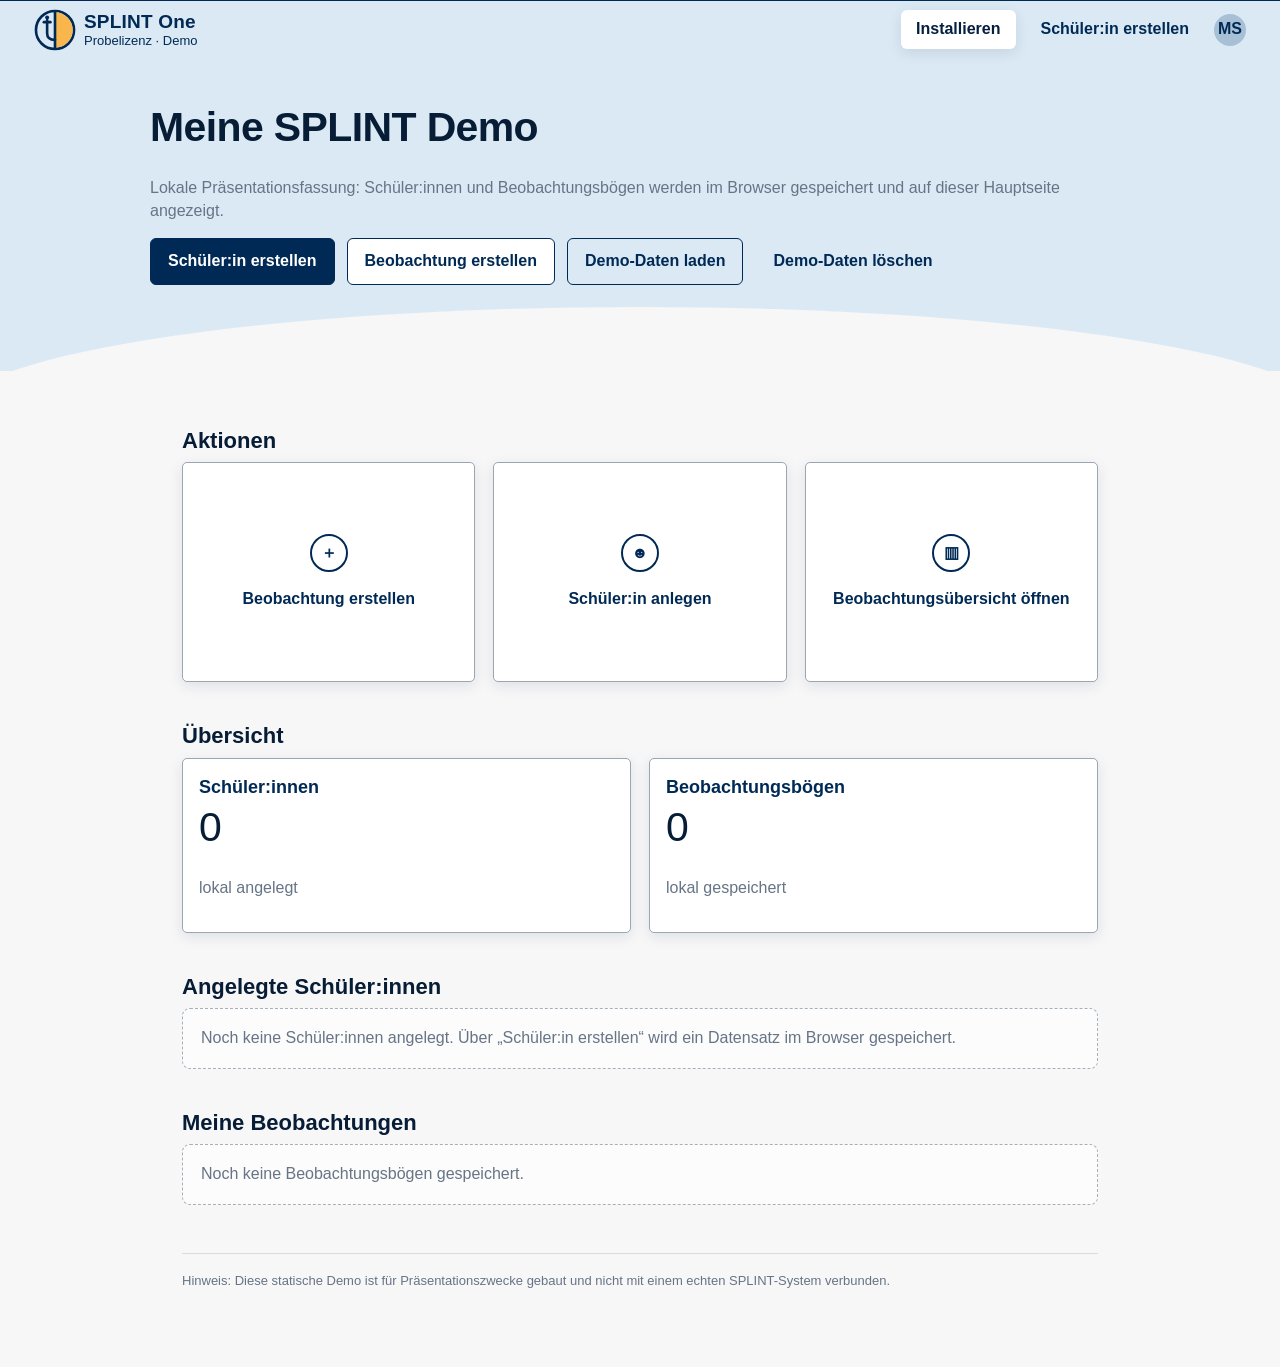
==== commit 59bf028a: "add" ====
--- a/index.html
+++ b/index.html
@@ -17,76 +17,70 @@
     </a>
     <nav class="nav-actions" aria-label="Hauptnavigation">
       <a class="install-btn" href="#">Installieren</a>
-      <button class="nav-pill" id="restartTour" type="button">Tutorial</button>
+      <a class="nav-pill" href="schueler-anlegen.html">Schüler:in erstellen</a>
       <span class="avatar" aria-label="Benutzerkürzel">MS</span>
     </nav>
   </header>
 
-  <section class="hero hero-dashboard">
-    <div class="hero-inner hero-left">
+  <section class="hero">
+    <div class="hero-inner hero-wide">
       <h1>Meine SPLINT Demo</h1>
-      <p class="muted">Lokale Präsentationsfassung: Schüler:innen und Beobachtungsbögen werden im Browser gespeichert und rechts auf dieser Hauptseite angezeigt.</p>
-      <div class="button-row hero-tools">
+      <p class="muted">Lokale Präsentationsfassung: Schüler:innen und Beobachtungsbögen werden im Browser gespeichert und auf dieser Hauptseite angezeigt.</p>
+      <div class="button-row">
+        <a class="btn btn-primary" href="schueler-anlegen.html">Schüler:in erstellen</a>
+        <a class="btn" href="mesk.html">Beobachtung erstellen</a>
         <button class="btn btn-secondary" id="seedDemo" type="button">Demo-Daten laden</button>
         <button class="btn btn-ghost" id="resetDemo" type="button">Demo-Daten löschen</button>
       </div>
     </div>
   </section>
 
-  <main class="dashboard-page" id="content">
-    <div class="dashboard-layout">
-      <section class="dashboard-main" aria-label="Aktionen und Kennzahlen">
-        <section class="section" aria-labelledby="actions-title">
-          <h2 id="actions-title">Aktionen</h2>
-          <div class="tile-grid dashboard-actions">
-            <a class="tile tile-primary" id="dashboardStartObservation" href="mesk.html" data-requires-student>
-              <span class="tile-icon">＋</span>
-              <span>Beobachtung erstellen</span>
-              <small class="tile-hint" data-tile-hint></small>
-            </a>
-            <a class="tile" id="dashboardStudentTile" href="schueler-anlegen.html">
-              <span class="tile-icon">☻</span>
-              <span>Schüler:in anlegen</span>
-            </a>
-            <a class="tile" id="dashboardOpenProfile" href="beobachtung.html" data-requires-student>
-              <span class="tile-icon">▥</span>
-              <span>Beobachtungsübersicht öffnen</span>
-              <small class="tile-hint" data-tile-hint></small>
-            </a>
-          </div>
-        </section>
+  <main class="page page-wide" id="content">
+    <section class="section" aria-labelledby="actions-title">
+      <h2 id="actions-title">Aktionen</h2>
+      <div class="tile-grid">
+        <a class="tile tile-primary" href="mesk.html">
+          <span class="tile-icon">＋</span>
+          <span>Beobachtung erstellen</span>
+        </a>
+        <a class="tile" href="schueler-anlegen.html">
+          <span class="tile-icon">☻</span>
+          <span>Schüler:in anlegen</span>
+        </a>
+        <a class="tile" href="beobachtung.html">
+          <span class="tile-icon">▥</span>
+          <span>Beobachtungsübersicht öffnen</span>
+        </a>
+      </div>
+    </section>
 
-        <section class="section" id="dashboardStats" aria-labelledby="overview-title">
-          <h2 id="overview-title">Übersicht</h2>
-          <div class="tile-grid dashboard-stats">
-            <article class="card stat-card">
-              <h3>Schüler:innen</h3>
-              <p class="stat-number" id="statsStudents" aria-live="polite">0</p>
-              <p class="muted">lokal angelegt</p>
-            </article>
-            <article class="card stat-card">
-              <h3>Beobachtungsbögen</h3>
-              <p class="stat-number" id="statsObservations" aria-live="polite">0</p>
-              <p class="muted">lokal gespeichert</p>
-            </article>
-          </div>
-        </section>
-      </section>
+    <section class="section" aria-labelledby="overview-title">
+      <h2 id="overview-title">Übersicht</h2>
+      <div class="tile-grid">
+        <article class="card">
+          <h3>Schüler:innen</h3>
+          <p class="page-title" id="statsStudents" aria-live="polite">0</p>
+          <p class="muted">lokal angelegt</p>
+        </article>
+        <article class="card">
+          <h3>Beobachtungsbögen</h3>
+          <p class="page-title" id="statsObservations" aria-live="polite">0</p>
+          <p class="muted">lokal gespeichert</p>
+        </article>
+      </div>
+    </section>
 
-      <aside class="dashboard-side" id="dashboardSide" aria-label="Gespeicherte Inhalte">
-        <section class="section dashboard-panel" aria-labelledby="students-title">
-          <h2 id="students-title">Angelegte Schüler:innen</h2>
-          <div class="card-list compact-list" id="studentList" aria-live="polite"></div>
-        </section>
+    <section class="section" aria-labelledby="students-title">
+      <h2 id="students-title">Angelegte Schüler:innen</h2>
+      <div class="card-list" id="studentList" aria-live="polite"></div>
+    </section>
 
-        <section class="section dashboard-panel" aria-labelledby="observations-title">
-          <h2 id="observations-title">Meine Beobachtungen</h2>
-          <div class="card-list compact-list" id="observationList" aria-live="polite"></div>
-        </section>
-      </aside>
-    </div>
+    <section class="section" aria-labelledby="observations-title">
+      <h2 id="observations-title">Meine Beobachtungen</h2>
+      <div class="card-list" id="observationList" aria-live="polite"></div>
+    </section>
 
-    <p class="footer-note dashboard-footer">Hinweis: Diese statische Demo ist für Präsentationszwecke gebaut und nicht mit einem echten SPLINT-System verbunden.</p>
+    <p class="footer-note">Hinweis: Diese statische Demo ist für Präsentationszwecke gebaut und nicht mit einem echten SPLINT-System verbunden.</p>
   </main>
 </body>
 </html>
--- a/assets/css/styles.css
+++ b/assets/css/styles.css
@@ -1,28 +1,26 @@
 :root {
-  --blue-950: #001d3c;
   --blue-900: #002a55;
   --blue-800: #0b3768;
   --blue-700: #0f4f87;
-  --blue-600: #1d6aa8;
-  --blue-150: #dbe9f5;
-  --blue-100: #eaf3fb;
-  --blue-070: #f3f8fd;
+  --blue-100: #dbe9f5;
+  --blue-080: #eaf3fb;
+  --amber: #f8b64c;
+  --amber-2: #ffa33a;
+  --line: #a7b2bd;
+  --muted: #667485;
+  --disabled: #d9dde2;
+  --white: #ffffff;
   --paper: #f7f7f8;
-  --white: #fff;
-  --muted: #637286;
-  --line: #a8b4c0;
-  --soft-line: #d7e0e8;
-  --disabled: #d9dde2;
-  --amber: #f7b94e;
-  --danger: #b23535;
-  --shadow: 0 16px 42px rgba(0, 33, 68, .14);
-  --shadow-soft: 0 6px 18px rgba(0, 33, 68, .10);
-  --radius: 10px;
+  --shadow: 0 12px 28px rgba(0, 33, 68, 0.12);
+  --shadow-soft: 0 4px 14px rgba(0, 33, 68, 0.1);
+  --radius: 8px;
   --font: Arial, Helvetica, sans-serif;
 }
 
 * { box-sizing: border-box; }
-html { min-height: 100%; scroll-behavior: smooth; }
+
+html { min-height: 100%; }
+
 body {
   margin: 0;
   min-height: 100%;
@@ -32,33 +30,75 @@
   font-size: 16px;
   line-height: 1.42;
 }
+
 a { color: var(--blue-700); text-decoration: none; font-weight: 700; }
 a:hover { text-decoration: underline; }
+
 button, input, select, textarea { font: inherit; }
-img { max-width: 100%; }
-
-.skip-link { position: absolute; left: -9999px; top: 0; background: var(--blue-900); color: #fff; padding: .75rem 1rem; z-index: 2000; }
+
+.skip-link {
+  position: absolute;
+  left: -9999px;
+  top: 0;
+  background: var(--blue-900);
+  color: white;
+  padding: 0.75rem 1rem;
+  z-index: 99;
+}
 .skip-link:focus { left: 0; }
 
 .topbar {
   min-height: 58px;
-  background: var(--blue-150);
+  background: var(--blue-100);
   border-top: 1px solid var(--blue-900);
   display: flex;
   align-items: center;
   justify-content: space-between;
-  gap: 18px;
-  padding: 0 32px;
+  gap: 24px;
+  padding: 0 34px;
   position: sticky;
   top: 0;
-  z-index: 50;
-}
-.brand { display: flex; align-items: center; gap: 8px; color: var(--blue-900); line-height: 1; }
-.brand:hover { text-decoration: none; }
-.brand-mark { width: 42px; height: 42px; }
-.brand-text strong { display: block; font-size: 19px; letter-spacing: .2px; }
-.brand-text small { display: block; font-size: 13px; font-weight: 400; margin-top: 3px; }
-.nav-actions { display: flex; align-items: center; justify-content: flex-end; gap: 12px; flex-wrap: wrap; }
+  z-index: 20;
+}
+
+.brand {
+  display: flex;
+  align-items: center;
+  min-width: 180px;
+  gap: 8px;
+  color: var(--blue-900);
+  font-weight: 700;
+  line-height: 1;
+}
+
+.brand-mark {
+  width: 42px;
+  height: 42px;
+  display: inline-flex;
+  align-items: center;
+  justify-content: center;
+}
+
+.brand-text strong {
+  display: block;
+  font-size: 19px;
+  letter-spacing: 0.2px;
+}
+.brand-text small {
+  display: block;
+  font-weight: 400;
+  font-size: 13px;
+  margin-top: 3px;
+}
+
+.nav-actions {
+  display: flex;
+  align-items: center;
+  justify-content: flex-end;
+  gap: 14px;
+  flex-wrap: wrap;
+}
+
 .nav-pill, .install-btn {
   border: 1px solid transparent;
   background: transparent;
@@ -70,247 +110,530 @@
   align-items: center;
   gap: 7px;
   font-weight: 700;
-  cursor: pointer;
-}
+}
+
 .nav-pill:hover { background: rgba(255,255,255,.45); text-decoration: none; }
 .install-btn { background: #fff; color: #041f40; padding-inline: 14px; box-shadow: var(--shadow-soft); }
-.avatar { width: 32px; height: 32px; border-radius: 999px; background: #a8c0d6; color: var(--blue-900); display: inline-flex; align-items: center; justify-content: center; font-weight: 700; }
-
-.hero { background: var(--blue-150); position: relative; padding: 48px 32px 82px; overflow: hidden; }
-.hero::after { content: ''; position: absolute; left: -4vw; right: -4vw; bottom: -46px; height: 110px; background: var(--paper); border-radius: 50% 50% 0 0 / 100% 100% 0 0; }
-.hero-inner { max-width: 1280px; margin: 0 auto; position: relative; z-index: 1; }
-.hero-left { margin-left: 0; }
-.hero h1, .page-title { margin: 0 0 22px; font-size: clamp(2rem, 3.2vw, 3.1rem); line-height: 1.05; color: #071d36; letter-spacing: -.6px; }
-.hero p { max-width: 760px; }
-
-.page { width: min(100% - 64px, 1280px); margin: 0 auto; padding: 30px 0 70px; }
-.page-narrow { width: min(100% - 48px, 720px); }
-.page-wide { width: min(100% - 48px, 1380px); }
-.section { margin: 26px 0 38px; }
-.section h2, .profile-section h2 { margin: 0 0 8px; font-size: 22px; color: #071d36; }
-.section h3 { font-size: 18px; margin: 18px 0 8px; }
+.avatar {
+  width: 32px;
+  height: 32px;
+  border-radius: 999px;
+  background: #a8c0d6;
+  color: var(--blue-900);
+  display: inline-flex;
+  align-items: center;
+  justify-content: center;
+  font-weight: 700;
+}
+
+.hero {
+  background: var(--blue-100);
+  position: relative;
+  padding: 48px 32px 86px;
+  overflow: hidden;
+}
+.hero::after {
+  content: "";
+  position: absolute;
+  left: -4vw;
+  right: -4vw;
+  bottom: -46px;
+  height: 110px;
+  background: var(--paper);
+  border-radius: 50% 50% 0 0 / 100% 100% 0 0;
+}
+.hero-inner {
+  max-width: 760px;
+  margin: 0 auto;
+  position: relative;
+  z-index: 1;
+}
+.hero-wide { max-width: 940px; }
+
+.hero h1, .page-title {
+  margin: 0 0 28px;
+  font-size: clamp(2rem, 3.2vw, 3.1rem);
+  line-height: 1.05;
+  color: #071d36;
+  letter-spacing: -0.6px;
+}
+.hero-meta {
+  display: grid;
+  grid-template-columns: minmax(90px, auto) 1fr;
+  gap: 5px 20px;
+  font-size: 14px;
+  max-width: 460px;
+}
+.hero-meta dt { font-weight: 700; }
+.hero-meta dd { margin: 0; color: var(--blue-900); }
+.hero .hero-meta dd { color: transparent; text-shadow: 0 0 10px rgba(0,42,85,.45); }
+
+.page {
+  max-width: 760px;
+  margin: 0 auto;
+  padding: 26px 32px 64px;
+}
+.page-wide { max-width: 940px; }
+.page-narrow { max-width: 640px; }
+
+.section { margin: 28px 0 38px; }
+.section h2 {
+  margin: 0 0 6px;
+  font-size: 22px;
+  color: #071d36;
+}
+.section h3 {
+  font-size: 18px;
+  margin: 20px 0 8px;
+}
 .muted { color: var(--muted); }
 .small { font-size: 13px; }
 .tiny { font-size: 12px; }
-.upper { text-transform: uppercase; letter-spacing: .08em; font-weight: 700; color: #4d5b6b; }
-
-.btn { border: 1.4px solid var(--blue-900); color: var(--blue-900); background: #fff; border-radius: 6px; padding: 10px 16px; min-height: 42px; display: inline-flex; align-items: center; justify-content: center; gap: 8px; font-weight: 700; cursor: pointer; text-decoration: none; }
-.btn:hover { background: var(--blue-100); text-decoration: none; }
+.upper { text-transform: uppercase; letter-spacing: .08em; font-weight: 700; color: #4e5b6a; }
+
+.notice {
+  background: var(--white);
+  border: 1px solid var(--amber-2);
+  border-radius: 5px;
+  box-shadow: 0 0 0 1px rgba(255, 163, 58, .09), var(--shadow-soft);
+  padding: 16px 18px;
+  margin: 2px 0 10px;
+  color: var(--blue-900);
+}
+
+.form-grid { display: grid; gap: 11px; }
+.form-row { display: grid; gap: 5px; }
+label, .label { font-weight: 700; }
+label .hint, .label .hint { font-weight: 400; font-size: 13px; color: var(--blue-700); }
+
+input[type="text"], input[type="date"], input[type="number"], select, textarea {
+  width: 100%;
+  min-height: 42px;
+  border: 1.5px solid var(--blue-900);
+  border-radius: 4px;
+  background: #fff;
+  color: var(--blue-900);
+  padding: 9px 12px;
+  outline: none;
+}
+textarea { min-height: 110px; resize: vertical; }
+input:focus, select:focus, textarea:focus {
+  box-shadow: 0 0 0 3px rgba(15, 79, 135, .18);
+}
+.input-icon { position: relative; }
+.input-icon span {
+  position: absolute;
+  right: 12px;
+  top: 50%;
+  transform: translateY(-50%);
+  color: #687481;
+}
+.input-icon input { padding-right: 42px; }
+
+.form-footer {
+  display: flex;
+  justify-content: space-between;
+  align-items: center;
+  gap: 24px;
+  margin-top: 26px;
+}
+.checkline {
+  display: inline-flex;
+  align-items: center;
+  gap: 10px;
+  font-weight: 700;
+}
+.checkline input { width: 18px; height: 18px; }
+
+.btn {
+  border: 1px solid var(--blue-900);
+  color: var(--blue-900);
+  background: #fff;
+  border-radius: 6px;
+  padding: 11px 17px;
+  min-height: 42px;
+  display: inline-flex;
+  align-items: center;
+  justify-content: center;
+  gap: 8px;
+  font-weight: 700;
+  cursor: pointer;
+  text-decoration: none;
+}
+.btn:hover { background: var(--blue-080); text-decoration: none; }
 .btn-primary { background: var(--blue-900); color: #fff; }
 .btn-primary:hover { background: var(--blue-800); }
-.btn-secondary { background: var(--blue-150); }
+.btn-secondary { background: var(--blue-100); }
 .btn-ghost { border-color: transparent; background: transparent; }
-.btn:disabled, .btn-disabled, .tile-disabled { background: var(--disabled); color: #8d969f; border-color: var(--disabled); cursor: not-allowed; pointer-events: none; }
-.btn-ready { box-shadow: 0 0 0 3px rgba(15, 79, 135, .18); }
+.btn:disabled, .btn-disabled {
+  background: var(--disabled);
+  color: #9aa1a9;
+  border-color: var(--disabled);
+  cursor: not-allowed;
+  pointer-events: none;
+}
+
 .button-row { display: flex; gap: 12px; align-items: center; flex-wrap: wrap; }
 
-.card, .tile { background: #fff; border: 1px solid var(--line); border-radius: var(--radius); box-shadow: var(--shadow-soft); color: var(--blue-900); }
-.card { padding: 18px; }
+.tile-grid {
+  display: grid;
+  grid-template-columns: repeat(auto-fit, minmax(190px, 1fr));
+  gap: 18px;
+}
+.tile, .card {
+  background: #fff;
+  border: 1px solid #9aa6b1;
+  border-radius: 5px;
+  box-shadow: var(--shadow-soft);
+  color: var(--blue-900);
+}
+.tile {
+  min-height: 190px;
+  display: flex;
+  flex-direction: column;
+  align-items: center;
+  justify-content: center;
+  gap: 16px;
+  text-align: center;
+  padding: 20px;
+  font-weight: 700;
+}
+.tile:hover { box-shadow: var(--shadow); text-decoration: none; }
+.tile-icon {
+  width: 38px;
+  height: 38px;
+  border-radius: 999px;
+  border: 2px solid var(--blue-900);
+  display: inline-flex;
+  justify-content: center;
+  align-items: center;
+  font-weight: 700;
+  background: #fff;
+}
+.tile-primary { min-height: 220px; }
+
+.card { padding: 16px; }
 .card h3 { margin: 0 0 6px; }
 .card-meta { color: var(--muted); font-size: 14px; margin: 0; }
 .card-list { display: grid; gap: 12px; }
 .card-actions { display: flex; gap: 10px; flex-wrap: wrap; margin-top: 12px; }
-.compact-card.is-active { border-color: var(--blue-700); box-shadow: 0 0 0 2px rgba(15,79,135,.14), var(--shadow-soft); }
-.tile-grid { display: grid; grid-template-columns: repeat(auto-fit, minmax(210px, 1fr)); gap: 18px; }
-.tile { min-height: 180px; display: flex; flex-direction: column; align-items: center; justify-content: center; gap: 14px; text-align: center; padding: 20px; font-weight: 700; }
-.tile:hover { box-shadow: var(--shadow); text-decoration: none; }
-.tile-primary { min-height: 210px; }
-.tile-icon { width: 40px; height: 40px; border-radius: 999px; border: 2px solid var(--blue-900); display: inline-flex; justify-content: center; align-items: center; font-weight: 700; background: #fff; }
-.tile-hint { display: block; color: var(--muted); font-weight: 400; }
-.empty-state { border: 1px dashed var(--line); border-radius: 9px; padding: 18px; background: rgba(255,255,255,.70); color: var(--muted); }
-
-/* Dashboard */
-.dashboard-page { width: min(100% - 44px, 1560px); margin: 0 auto; padding: 34px 0 70px; }
-.dashboard-layout { display: grid; grid-template-columns: minmax(520px, 1fr) minmax(360px, 520px); gap: 28px; align-items: start; }
-.dashboard-main .section:first-child, .dashboard-side .section:first-child { margin-top: 0; }
-.dashboard-actions { grid-template-columns: repeat(3, minmax(190px, 1fr)); }
-.dashboard-stats { grid-template-columns: repeat(2, minmax(200px, 1fr)); }
-.stat-card .stat-number { font-size: 48px; line-height: 1; margin: 8px 0 18px; font-weight: 700; color: #071d36; }
-.dashboard-side { display: grid; gap: 24px; }
-.dashboard-panel { margin: 0; }
-.dashboard-panel h2 { margin-bottom: 12px; }
-.dashboard-footer { grid-column: 1 / -1; }
-
-/* Forms */
-.notice { background: #fff; border: 1px solid var(--amber); border-radius: 5px; box-shadow: 0 0 0 1px rgba(255, 163, 58, .09), var(--shadow-soft); padding: 16px 18px; margin: 0 0 12px; color: var(--blue-900); }
-.form-grid { display: grid; gap: 12px; }
-.form-row { display: grid; gap: 6px; }
-label, .label { font-weight: 700; }
-label .hint, .label .hint { font-weight: 400; font-size: 13px; color: var(--blue-700); }
-input[type='text'], input[type='date'], input[type='number'], select, textarea { width: 100%; min-height: 44px; border: 1.5px solid var(--blue-900); border-radius: 5px; background: #fff; color: var(--blue-900); padding: 9px 12px; outline: none; }
-textarea { min-height: 120px; resize: vertical; }
-input:focus, select:focus, textarea:focus { box-shadow: 0 0 0 3px rgba(15,79,135,.18); }
-.input-icon { position: relative; }
-.input-icon span { position: absolute; right: 12px; top: 50%; transform: translateY(-50%); color: #687481; }
-.input-icon input { padding-right: 42px; }
-.form-footer { display: flex; justify-content: space-between; align-items: center; gap: 24px; margin-top: 22px; }
-.checkline { display: inline-flex; align-items: center; gap: 10px; font-weight: 700; }
-.checkline input { width: 18px; height: 18px; }
-.statusline { min-height: 24px; color: var(--blue-700); font-size: 14px; margin-top: 10px; }
-.statusline.is-error { color: var(--danger); font-weight: 700; }
-
-.student-create-layout { display: grid; grid-template-columns: minmax(280px, 390px) minmax(520px, 760px); gap: 28px; align-items: start; }
-.preset-panel, .form-panel { overflow: hidden; }
-.preset-head { display: flex; align-items: start; justify-content: space-between; gap: 16px; }
-.preset-count { width: 36px; height: 36px; border-radius: 999px; background: var(--blue-150); border: 1px solid var(--line); display: inline-flex; align-items: center; justify-content: center; font-weight: 700; flex: 0 0 auto; }
-.preset-slider { display: grid; grid-auto-flow: column; grid-auto-columns: minmax(235px, 1fr); gap: 12px; overflow-x: auto; padding: 6px 2px 10px; scroll-snap-type: x mandatory; }
-.preset-slide { border: 1px solid var(--line); border-radius: 9px; padding: 14px; display: grid; gap: 9px; min-height: 188px; scroll-snap-align: start; background: #fff; }
-.preset-slide strong { font-size: 18px; }
-.preset-slide span { color: var(--blue-900); }
-.preset-slide p { color: var(--muted); margin: 0; }
-.preset-slide .btn { width: 100%; align-self: end; }
-.form-panel { padding: 22px; }
-
-/* Profile */
-.profile-card { padding: 0; overflow: hidden; }
-.profile-head { background: var(--blue-150); padding: 18px; border-bottom: 1px solid #c5d3df; display: flex; justify-content: space-between; gap: 16px; align-items: start; }
-.profile-head h2 { margin: 0; }
+
+.profile-tools {
+  display: flex;
+  align-items: center;
+  justify-content: space-between;
+  gap: 16px;
+  margin-bottom: 16px;
+  flex-wrap: wrap;
+}
+.profile-card {
+  padding: 0;
+  overflow: hidden;
+}
+.profile-head {
+  background: var(--blue-100);
+  padding: 18px;
+  border-bottom: 1px solid #c5d3df;
+}
+.profile-head h2 { margin: 0 0 8px; }
 .profile-body { padding: 18px; }
-.profile-grid { display: grid; grid-template-columns: repeat(5, minmax(120px, 1fr)); gap: 14px; }
-.kv dt { display: block; font-size: 13px; color: var(--muted); font-weight: 700; }
-.kv dd { margin: 0; display: block; font-weight: 700; }
-.profile-section { margin: 30px 0; }
-.tabbar { display: flex; border-bottom: 1px solid #8c98a4; margin: 20px 0 18px; }
-.tab { border: 1px solid #8c98a4; border-bottom: none; padding: 14px 22px; background: #fff; color: var(--blue-900); font-weight: 700; }
-.tab.active { background: var(--blue-150); }
-.icon-menu { display: flex; gap: 18px; margin: 0 0 28px; }
-.icon-menu-item { display: grid; justify-items: center; gap: 5px; color: var(--blue-900); font-size: 12px; }
-.circle-icon { width: 38px; height: 38px; border-radius: 999px; border: 1.5px solid var(--blue-900); display: inline-flex; align-items: center; justify-content: center; background: #fff; }
+.profile-grid {
+  display: grid;
+  grid-template-columns: repeat(3, minmax(0, 1fr));
+  gap: 14px;
+}
+.kv strong { display: block; font-size: 13px; color: var(--muted); }
+.kv span { display: block; font-weight: 700; margin-top: 2px; }
+
+.tabbar {
+  display: flex;
+  border-bottom: 1px solid #8c98a4;
+  margin: 28px 0 18px;
+}
+.tab {
+  border: 1px solid #8c98a4;
+  border-bottom: none;
+  padding: 14px 24px;
+  background: #fff;
+  color: var(--blue-900);
+  font-weight: 700;
+}
+.tab.active { background: var(--blue-100); }
+
+.icon-menu {
+  display: flex;
+  gap: 18px;
+  margin: 0 0 30px;
+}
+.icon-menu-item {
+  display: grid;
+  justify-items: center;
+  gap: 5px;
+  color: var(--blue-900);
+  font-size: 12px;
+}
+.circle-icon {
+  width: 38px;
+  height: 38px;
+  border-radius: 999px;
+  border: 1.5px solid var(--blue-900);
+  display: inline-flex;
+  align-items: center;
+  justify-content: center;
+  background: #fff;
+}
 .icon-muted { color: #9aa6b1; }
 .icon-muted .circle-icon { border-color: #b6c0c9; background: #f6f7f8; }
-.agreement-row { display: grid; grid-template-columns: 1fr auto; gap: 8px; max-width: 760px; }
-.observation-card { display: grid; grid-template-columns: 48px minmax(0, 1fr) auto; gap: 14px; align-items: center; }
-.observation-card .doc-icon { width: 44px; height: 44px; border-radius: 999px; display: inline-flex; align-items: center; justify-content: center; background: var(--blue-150); border: 1px solid #aab8c5; }
-.observation-actions .btn { white-space: nowrap; }
-
-/* MeSK */
-.mesk-box { border: 1.5px solid var(--blue-900); background: #fff; border-radius: 5px; padding: 12px 14px; font-weight: 700; margin-bottom: 18px; }
+
+.mesk-box {
+  border: 1.5px solid var(--blue-900);
+  background: #fff;
+  border-radius: 5px;
+  padding: 12px 14px;
+  font-weight: 700;
+  margin-bottom: 18px;
+}
 .topic-list { display: grid; gap: 8px; }
-.topic-row { display: grid; grid-template-columns: 24px 20px minmax(0, 1fr) auto; align-items: center; gap: 10px; padding: 10px 12px; color: var(--blue-900); border-radius: 7px; border: 1px solid transparent; }
-.topic-row:hover { background: var(--blue-100); text-decoration: none; border-color: var(--soft-line); }
-.topic-row-disabled { opacity: .55; cursor: not-allowed; }
-.topic-chevron { font-size: 22px; line-height: 1; }
-.topic-radio { width: 14px; height: 14px; border-radius: 999px; outline: 2px solid #9bb7a8; border: 2px solid #fff; background: #9bb7a8; display: inline-block; }
-.topic-main { display: grid; gap: 2px; }
-.topic-main small, .topic-row small { color: var(--muted); font-weight: 400; }
-.topic-count { text-align: right; white-space: nowrap; }
-
-/* Topic pages */
-.topic-page-wide { width: min(100% - 40px, 1640px); }
-.topic-screenbar { height: 34px; display: grid; grid-template-columns: 42px 1fr 42px; align-items: center; text-align: center; position: sticky; top: 58px; background: rgba(247,247,248,.94); backdrop-filter: blur(5px); z-index: 35; border-bottom: 1px solid #dde4ea; margin-bottom: 16px; }
-.topic-screenbar a { font-size: 24px; color: var(--blue-900); }
-.backline { margin: 0 0 10px; }
-.topic-intro { display: grid; grid-template-columns: minmax(0, 1fr) minmax(360px, 520px); gap: 20px; align-items: end; margin-bottom: 24px; }
-.topic-workspace { display: grid; grid-template-columns: minmax(310px, 420px) minmax(620px, 1fr); gap: 26px; align-items: start; }
-.case-column { display: grid; gap: 16px; position: sticky; top: 110px; }
-.case-example-card { border-left: 5px solid var(--amber); }
-.case-example-card h2 { margin: 0 0 12px; font-size: 22px; }
-.case-meta-grid { display: grid; grid-template-columns: repeat(2, minmax(0, 1fr)); gap: 8px; margin: 14px 0; }
-.case-meta-grid div { background: var(--blue-070); border: 1px solid var(--soft-line); border-radius: 6px; padding: 9px 10px; }
-.case-meta-grid dt { color: var(--muted); font-size: 12px; font-weight: 700; }
-.case-meta-grid dd { margin: 2px 0 0; font-weight: 700; }
-.case-copy p { margin: 0 0 13px; }
-.case-focus { background: var(--blue-070); border: 1px solid var(--soft-line); border-radius: 7px; padding: 13px 14px; }
-.case-focus ul { margin: 8px 0 0; padding-left: 20px; }
-.topic-form-panel { min-width: 0; }
-.student-select-section { margin-top: 0; }
-.rubric-panel { display: grid; gap: 22px; }
-.rubric-section { display: grid; gap: 8px; }
-.rubric-heading { margin: 0; background: #cdddeb; padding: 7px 10px; font-size: 16px; color: var(--blue-900); }
-.rubric-list { display: grid; gap: 8px; }
-.rubric-row { background: #e6eef6; border-left: 4px solid transparent; display: grid; gap: 0; }
-.rubric-row.is-missing { border-left-color: var(--danger); outline: 2px solid rgba(178,53,53,.25); }
-.rubric-statement { min-height: 32px; display: grid; grid-template-columns: minmax(120px, 230px) 1fr; align-items: center; gap: 12px; padding: 6px 10px; background: #d6e4f0; }
-.rubric-blur { height: 18px; border-radius: 999px; background: linear-gradient(90deg, rgba(133,162,187,.35), rgba(72,113,148,.55), rgba(133,162,187,.25)); filter: blur(.5px); }
-.rubric-question { min-width: 0; color: var(--blue-900); }
-.rubric-scale { display: grid; grid-template-columns: repeat(5, minmax(110px, 1fr)); border-top: 1px solid rgba(0,42,85,.12); }
-.rubric-choice { min-height: 36px; display: flex; align-items: center; justify-content: center; gap: 8px; padding: 7px 8px; font-size: 13px; font-weight: 400; background: rgba(255,255,255,.35); border-right: 1px solid rgba(0,42,85,.12); }
-.rubric-choice:last-child { border-right: none; }
-.rubric-choice input { margin: 0; }
-.is-disabled { opacity: .55; }
-.completion-chip { display: inline-flex; align-items: center; border: 1px solid var(--line); background: #fff; border-radius: 999px; padding: 5px 10px; font-weight: 700; margin-top: 10px; }
-.form-actions-sticky { position: sticky; bottom: 0; background: linear-gradient(to top, var(--paper) 70%, rgba(247,247,248,0)); padding: 16px 0 6px; z-index: 10; }
-
-.footer-note { border-top: 1px solid #d6dce2; padding-top: 18px; margin-top: 48px; color: var(--muted); font-size: 13px; }
-
-/* Welcome choice and tutorial overlay */
-.tour-choice-backdrop { position: fixed; inset: 0; background: rgba(3, 16, 32, .50); z-index: 3000; display: grid; place-items: start center; padding: 10vh 24px 24px; }
-.tour-choice-card { width: min(720px, 100%); background: #fff; border-radius: 16px; border: 2px solid var(--danger); box-shadow: 0 24px 80px rgba(0,0,0,.32); padding: 28px; }
-.tour-choice-card h2 { margin: 6px 0 12px; font-size: 30px; color: #071d36; }
-.choice-grid { display: grid; grid-template-columns: repeat(2, minmax(0, 1fr)); gap: 14px; margin-top: 20px; }
-.choice-card { border: 1.5px solid var(--blue-900); background: #fff; border-radius: 12px; padding: 18px; text-align: left; color: var(--blue-900); cursor: pointer; display: grid; gap: 8px; }
-.choice-card:hover { background: var(--blue-100); box-shadow: var(--shadow-soft); }
-.choice-card strong { font-size: 18px; }
-.choice-card span { color: var(--muted); }
-.tour-active { overflow-x: hidden; }
-.tour-overlay { position: fixed; inset: 0; background: rgba(3, 16, 32, .66); z-index: 1000; pointer-events: all; }
-.tour-highlight { position: relative !important; z-index: 1002 !important; box-shadow: 0 0 0 4px #fff, 0 0 0 8px var(--amber), 0 18px 54px rgba(0,0,0,.45) !important; border-radius: 10px !important; background: #fff; }
-.tour-tooltip { position: fixed; width: min(360px, calc(100vw - 36px)); background: #fff8f8; border: 2px solid var(--danger); border-radius: 12px; box-shadow: 0 20px 60px rgba(0,0,0,.34); z-index: 1003; padding: 18px; color: var(--blue-900); }
-.tour-tooltip::after { content: ''; position: absolute; width: 16px; height: 16px; background: #fff8f8; border: inherit; transform: rotate(45deg); }
-.tour-tooltip[data-placement='left']::after { left: -9px; top: 28px; border-top: 0; border-right: 0; }
-.tour-tooltip[data-placement='right']::after { right: -9px; top: 28px; border-bottom: 0; border-left: 0; }
-.tour-tooltip[data-placement='top']::after { top: -9px; left: 32px; border-right: 0; border-bottom: 0; }
-.tour-tooltip[data-placement='bottom']::after { bottom: -9px; left: 32px; border-left: 0; border-top: 0; }
-.tour-step-count { margin: 0 0 6px; color: var(--muted); font-size: 12px; font-weight: 700; text-transform: uppercase; letter-spacing: .07em; }
-.tour-tooltip h2 { margin: 0 0 10px; font-size: 21px; color: #071d36; }
-.tour-tooltip p { margin: 0 0 12px; }
-.tour-controls { display: flex; justify-content: space-between; align-items: center; gap: 10px; margin-top: 14px; }
-.tour-control-right { display: flex; gap: 8px; }
-
-@media (min-width: 1480px) {
-  .dashboard-page { width: min(100% - 56px, 1680px); }
-  .topic-page-wide { width: min(100% - 56px, 1740px); }
-  .dashboard-layout { grid-template-columns: minmax(760px, 1fr) 540px; }
-  .topic-workspace { grid-template-columns: 430px minmax(760px, 1fr); }
-}
-
-@media (max-width: 1180px) {
-  .dashboard-layout, .topic-workspace, .student-create-layout { grid-template-columns: 1fr; }
-  .dashboard-side { grid-template-columns: repeat(2, minmax(0, 1fr)); }
-  .case-column { position: static; }
-  .topic-intro { grid-template-columns: 1fr; }
-  .profile-grid { grid-template-columns: repeat(3, minmax(120px, 1fr)); }
-}
-
-@media (max-width: 900px) {
+.topic-row {
+  display: grid;
+  grid-template-columns: 24px 20px 1fr auto;
+  align-items: center;
+  gap: 8px;
+  padding: 8px 10px;
+  color: var(--blue-900);
+  border-radius: 5px;
+}
+.topic-row:hover { background: var(--blue-080); text-decoration: none; }
+.topic-chevron { font-size: 19px; line-height: 1; }
+.topic-radio {
+  width: 14px;
+  height: 14px;
+  border-radius: 999px;
+  outline: 2px solid #9bb7a8;
+  border: 2px solid #fff;
+  background: #9bb7a8;
+  display: inline-block;
+}
+.topic-row small { color: var(--muted); font-weight: 400; }
+
+.observation-card {
+  display: grid;
+  grid-template-columns: 46px 1fr auto;
+  gap: 12px;
+  align-items: center;
+}
+.observation-card .doc-icon {
+  width: 42px;
+  height: 42px;
+  border-radius: 999px;
+  display: inline-flex;
+  align-items: center;
+  justify-content: center;
+  background: var(--blue-100);
+  border: 1px solid #aab8c5;
+}
+
+.question-group {
+  border: 1px solid #bbc5cf;
+  background: #fff;
+  border-radius: 7px;
+  overflow: hidden;
+  margin: 18px 0;
+}
+.question-group summary {
+  cursor: pointer;
+  background: var(--blue-100);
+  padding: 14px 16px;
+  font-weight: 700;
+}
+.question-group[open] summary { border-bottom: 1px solid #bbc5cf; }
+.question-list { padding: 14px 16px 18px; display: grid; gap: 16px; }
+.question-item {
+  padding: 14px;
+  border: 1px solid #d3d9df;
+  border-radius: 6px;
+  background: #fff;
+}
+.question-item p { margin: 0 0 10px; font-weight: 700; }
+.scale {
+  display: grid;
+  grid-template-columns: repeat(4, minmax(95px, 1fr));
+  gap: 8px;
+}
+.scale label {
+  border: 1px solid #b2bcc6;
+  border-radius: 6px;
+  padding: 8px;
+  font-size: 13px;
+  display: flex;
+  gap: 7px;
+  align-items: flex-start;
+  font-weight: 400;
+  background: #fafafa;
+}
+.scale input { margin-top: 2px; }
+
+.statusline {
+  min-height: 20px;
+  color: var(--blue-700);
+  font-size: 14px;
+  margin-top: 8px;
+}
+
+.empty-state {
+  border: 1px dashed #a5b0bb;
+  border-radius: 8px;
+  padding: 18px;
+  background: rgba(255,255,255,.6);
+  color: var(--muted);
+}
+
+.footer-note {
+  border-top: 1px solid #d6dce2;
+  padding-top: 18px;
+  margin-top: 48px;
+  color: var(--muted);
+  font-size: 13px;
+}
+
+@media (max-width: 720px) {
   .topbar { padding: 8px 16px; position: static; }
   .brand-text strong { font-size: 17px; }
   .nav-actions { gap: 6px; }
   .nav-pill span.label-text { display: none; }
-  .hero { padding: 34px 20px 70px; }
-  .page, .page-wide, .page-narrow, .dashboard-page, .topic-page-wide { width: min(100% - 28px, 100%); padding-top: 24px; }
-  .dashboard-actions, .dashboard-stats, .dashboard-side { grid-template-columns: 1fr; }
-  .tile, .tile-primary { min-height: 140px; }
+  .hero { padding-inline: 18px; }
+  .page { padding-inline: 18px; }
   .form-footer { align-items: stretch; flex-direction: column; }
   .form-footer .btn { width: 100%; }
-  .profile-head { flex-direction: column; }
   .profile-grid { grid-template-columns: 1fr; }
-  .tab { padding-inline: 12px; }
-  .topic-row { grid-template-columns: 24px 20px 1fr; }
-  .topic-count { grid-column: 3; text-align: left; }
-  .rubric-statement { grid-template-columns: 90px 1fr; align-items: start; }
-  .rubric-scale { grid-template-columns: 1fr; }
-  .rubric-choice { justify-content: flex-start; border-right: none; border-bottom: 1px solid rgba(0,42,85,.12); }
-  .observation-card { grid-template-columns: 44px 1fr; }
-  .observation-actions { grid-column: 1 / -1; }
-  .observation-actions .btn { width: 100%; }
-  .choice-grid { grid-template-columns: 1fr; }
-  .tour-choice-backdrop { padding-top: 6vh; }
-  .tour-choice-card { padding: 22px; }
-  .tour-controls { flex-direction: column-reverse; align-items: stretch; }
-  .tour-control-right, .tour-controls .btn { width: 100%; }
-  .tour-control-right { flex-direction: column; }
-}
-
-@media (max-width: 560px) {
-  body { font-size: 15px; }
-  .brand-text small { display: none; }
-  .install-btn { display: none; }
-  .hero h1, .page-title { font-size: 2rem; }
-  .card, .form-panel { padding: 14px; }
-  .preset-slider { grid-auto-columns: minmax(225px, 86vw); }
-  .case-meta-grid { grid-template-columns: 1fr; }
-  .rubric-statement { grid-template-columns: 72px 1fr; }
+  .observation-card { grid-template-columns: 38px 1fr; }
+  .observation-card .btn { grid-column: 1 / -1; }
+  .tab { padding-inline: 14px; }
+  .scale { grid-template-columns: 1fr; }
+}
+
+@media (min-width: 1100px) {
+  .page-wide, .hero-wide { max-width: 980px; }
+}
+
+/* Screenshotnahe MeSK-Bogenansicht */
+.topic-page {
+  max-width: 760px;
+}
+.topic-screenbar {
+  min-height: 34px;
+  margin: -14px -12px 18px;
+  display: grid;
+  grid-template-columns: 44px 1fr 44px;
+  align-items: center;
+  border-bottom: 1px solid #d3dbe2;
+  background: #fff;
+  box-shadow: 0 2px 6px rgba(0, 42, 85, .08);
+  position: sticky;
+  top: 58px;
+  z-index: 10;
+}
+.topic-screenbar a,
+.topic-screenbar strong {
+  min-height: 34px;
+  display: inline-flex;
+  align-items: center;
+  justify-content: center;
+  color: var(--blue-900);
+}
+.topic-screenbar a {
+  font-size: 28px;
+  font-weight: 400;
+  text-decoration: none;
+}
+.topic-screenbar strong {
+  font-size: 15px;
+}
+.rubric-panel {
+  display: grid;
+  gap: 12px;
+}
+.rubric-section {
+  display: grid;
+  gap: 8px;
+}
+.rubric-heading {
+  background: #bfd1e0;
+  color: var(--blue-900);
+  font-size: 15px;
+  line-height: 1.25;
+  padding: 6px 9px;
+  margin: 0;
+  font-weight: 700;
+}
+.rubric-list {
+  display: grid;
+  gap: 7px;
+}
+.rubric-row {
+  border: 0;
+  padding: 0;
+  margin: 0;
+  display: grid;
+  grid-template-columns: minmax(0, 1fr);
+  background: #d8e4ef;
+}
+.rubric-row legend {
+  width: 100%;
+  min-height: 28px;
+  padding: 6px 8px;
+  display: grid;
+  grid-template-columns: 138px minmax(0, 1fr);
+  align-items: center;
+  gap: 14px;
+  font-size: 14px;
+  color: var(--blue-900);
+}
+.rubric-blur {
+  height: 18px;
+  border-radius: 999px;
+  background: linear-gradient(90deg, rgba(149,172,190,.25), rgba(117,146,169,.64), rgba(149,172,190,.2));
+  filter: blur(.25px);
+}
+.rubric-scale {
+  display: grid;
+  grid-template-columns: repeat(5, minmax(0, 1fr));
+  gap: 1px;
+  border-top: 1px solid #c3d0dc;
+  background: #c3d0dc;
+}
+.rubric-choice {
+  background: #eef4f9;
+  min-height: 34px;
+  padding: 6px 8px;
+  display: flex;
+  align-items: center;
+  justify-content: center;
+  gap: 5px;
+  font-size: 12px;
+  font-weight: 400;
+  text-align: center;
+  cursor: pointer;
+}
+.rubric-choice:has(input:checked) {
+  background: #b9ccdc;
+  font-weight: 700;
+}
+.rubric-choice input {
+  accent-color: var(--blue-900);
+}
+
+@media (max-width: 760px) {
   .topic-screenbar { top: 0; }
-}
-.tour-active .tour-highlight { pointer-events: none; }
+  .rubric-row legend {
+    grid-template-columns: 86px minmax(0, 1fr);
+    font-size: 13px;
+  }
+  .rubric-scale {
+    grid-template-columns: 1fr;
+  }
+  .rubric-choice {
+    justify-content: flex-start;
+    text-align: left;
+  }
+}
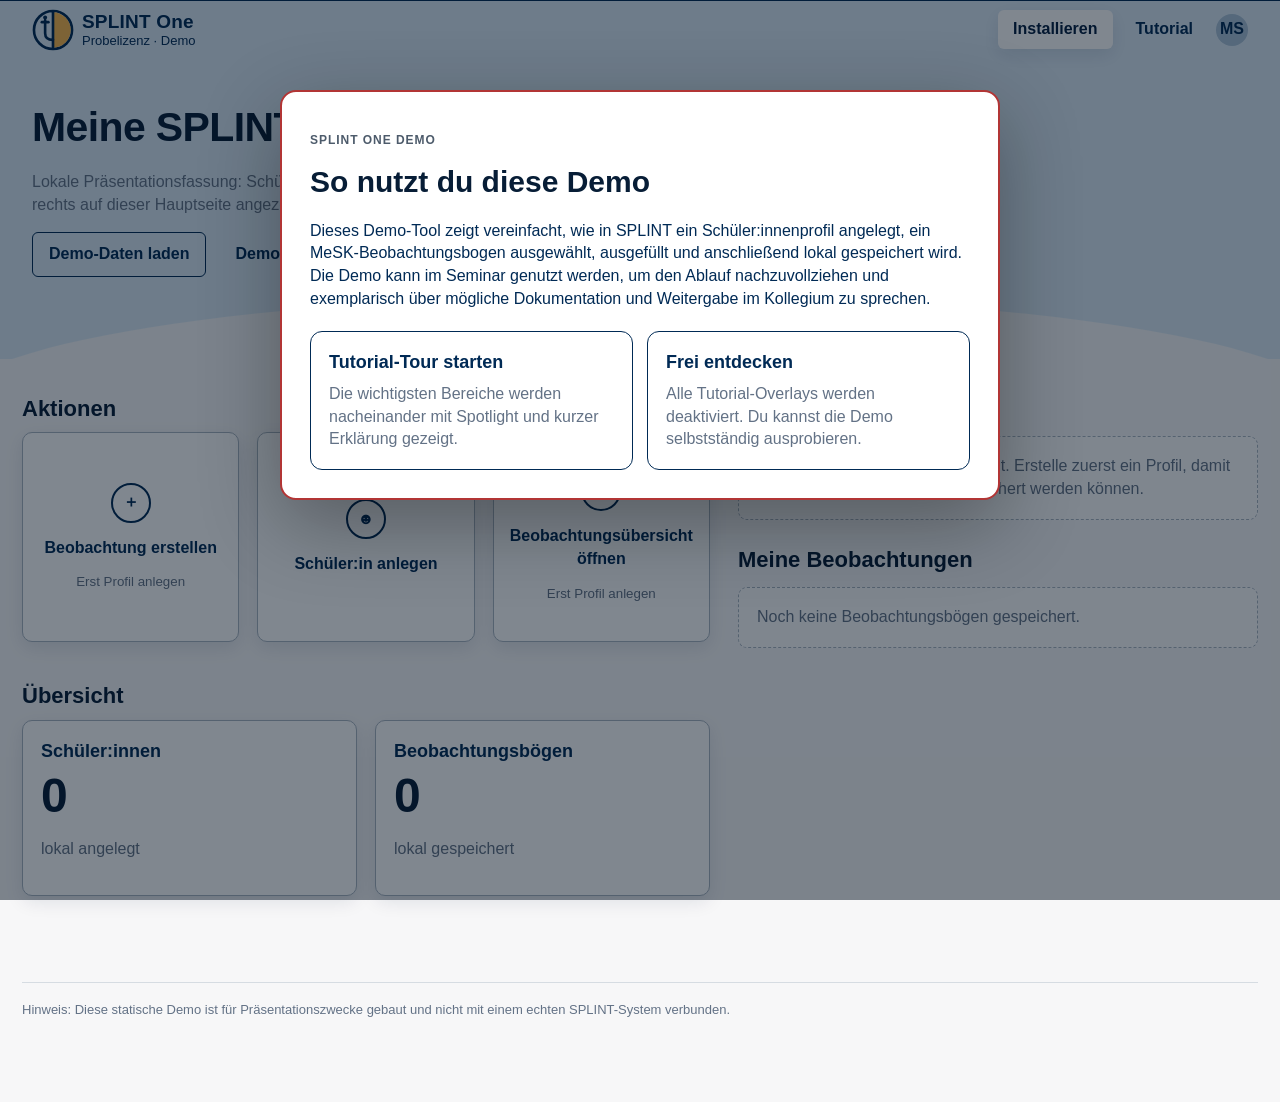
==== commit 8dd280bd: "add" ====
--- a/index.html
+++ b/index.html
@@ -17,70 +17,76 @@
     </a>
     <nav class="nav-actions" aria-label="Hauptnavigation">
       <a class="install-btn" href="#">Installieren</a>
-      <a class="nav-pill" href="schueler-anlegen.html">Schüler:in erstellen</a>
+      <button class="nav-pill" id="restartTour" type="button">Tutorial</button>
       <span class="avatar" aria-label="Benutzerkürzel">MS</span>
     </nav>
   </header>
 
-  <section class="hero">
-    <div class="hero-inner hero-wide">
+  <section class="hero hero-dashboard">
+    <div class="hero-inner hero-left">
       <h1>Meine SPLINT Demo</h1>
-      <p class="muted">Lokale Präsentationsfassung: Schüler:innen und Beobachtungsbögen werden im Browser gespeichert und auf dieser Hauptseite angezeigt.</p>
-      <div class="button-row">
-        <a class="btn btn-primary" href="schueler-anlegen.html">Schüler:in erstellen</a>
-        <a class="btn" href="mesk.html">Beobachtung erstellen</a>
+      <p class="muted">Lokale Präsentationsfassung: Schüler:innen und Beobachtungsbögen werden im Browser gespeichert und rechts auf dieser Hauptseite angezeigt.</p>
+      <div class="button-row hero-tools">
         <button class="btn btn-secondary" id="seedDemo" type="button">Demo-Daten laden</button>
         <button class="btn btn-ghost" id="resetDemo" type="button">Demo-Daten löschen</button>
       </div>
     </div>
   </section>
 
-  <main class="page page-wide" id="content">
-    <section class="section" aria-labelledby="actions-title">
-      <h2 id="actions-title">Aktionen</h2>
-      <div class="tile-grid">
-        <a class="tile tile-primary" href="mesk.html">
-          <span class="tile-icon">＋</span>
-          <span>Beobachtung erstellen</span>
-        </a>
-        <a class="tile" href="schueler-anlegen.html">
-          <span class="tile-icon">☻</span>
-          <span>Schüler:in anlegen</span>
-        </a>
-        <a class="tile" href="beobachtung.html">
-          <span class="tile-icon">▥</span>
-          <span>Beobachtungsübersicht öffnen</span>
-        </a>
-      </div>
-    </section>
+  <main class="dashboard-page" id="content">
+    <div class="dashboard-layout">
+      <section class="dashboard-main" aria-label="Aktionen und Kennzahlen">
+        <section class="section" aria-labelledby="actions-title">
+          <h2 id="actions-title">Aktionen</h2>
+          <div class="tile-grid dashboard-actions">
+            <a class="tile tile-primary" id="dashboardStartObservation" href="mesk.html" data-requires-student>
+              <span class="tile-icon">＋</span>
+              <span>Beobachtung erstellen</span>
+              <small class="tile-hint" data-tile-hint></small>
+            </a>
+            <a class="tile" id="dashboardStudentTile" href="schueler-anlegen.html">
+              <span class="tile-icon">☻</span>
+              <span>Schüler:in anlegen</span>
+            </a>
+            <a class="tile" id="dashboardOpenProfile" href="beobachtung.html" data-requires-student>
+              <span class="tile-icon">▥</span>
+              <span>Beobachtungsübersicht öffnen</span>
+              <small class="tile-hint" data-tile-hint></small>
+            </a>
+          </div>
+        </section>
 
-    <section class="section" aria-labelledby="overview-title">
-      <h2 id="overview-title">Übersicht</h2>
-      <div class="tile-grid">
-        <article class="card">
-          <h3>Schüler:innen</h3>
-          <p class="page-title" id="statsStudents" aria-live="polite">0</p>
-          <p class="muted">lokal angelegt</p>
-        </article>
-        <article class="card">
-          <h3>Beobachtungsbögen</h3>
-          <p class="page-title" id="statsObservations" aria-live="polite">0</p>
-          <p class="muted">lokal gespeichert</p>
-        </article>
-      </div>
-    </section>
+        <section class="section" id="dashboardStats" aria-labelledby="overview-title">
+          <h2 id="overview-title">Übersicht</h2>
+          <div class="tile-grid dashboard-stats">
+            <article class="card stat-card">
+              <h3>Schüler:innen</h3>
+              <p class="stat-number" id="statsStudents" aria-live="polite">0</p>
+              <p class="muted">lokal angelegt</p>
+            </article>
+            <article class="card stat-card">
+              <h3>Beobachtungsbögen</h3>
+              <p class="stat-number" id="statsObservations" aria-live="polite">0</p>
+              <p class="muted">lokal gespeichert</p>
+            </article>
+          </div>
+        </section>
+      </section>
 
-    <section class="section" aria-labelledby="students-title">
-      <h2 id="students-title">Angelegte Schüler:innen</h2>
-      <div class="card-list" id="studentList" aria-live="polite"></div>
-    </section>
+      <aside class="dashboard-side" id="dashboardSide" aria-label="Gespeicherte Inhalte">
+        <section class="section dashboard-panel" aria-labelledby="students-title">
+          <h2 id="students-title">Angelegte Schüler:innen</h2>
+          <div class="card-list compact-list" id="studentList" aria-live="polite"></div>
+        </section>
 
-    <section class="section" aria-labelledby="observations-title">
-      <h2 id="observations-title">Meine Beobachtungen</h2>
-      <div class="card-list" id="observationList" aria-live="polite"></div>
-    </section>
+        <section class="section dashboard-panel" aria-labelledby="observations-title">
+          <h2 id="observations-title">Meine Beobachtungen</h2>
+          <div class="card-list compact-list" id="observationList" aria-live="polite"></div>
+        </section>
+      </aside>
+    </div>
 
-    <p class="footer-note">Hinweis: Diese statische Demo ist für Präsentationszwecke gebaut und nicht mit einem echten SPLINT-System verbunden.</p>
+    <p class="footer-note dashboard-footer">Hinweis: Diese statische Demo ist für Präsentationszwecke gebaut und nicht mit einem echten SPLINT-System verbunden.</p>
   </main>
 </body>
 </html>
--- a/assets/css/styles.css
+++ b/assets/css/styles.css
@@ -1,26 +1,28 @@
 :root {
+  --blue-950: #001d3c;
   --blue-900: #002a55;
   --blue-800: #0b3768;
   --blue-700: #0f4f87;
-  --blue-100: #dbe9f5;
-  --blue-080: #eaf3fb;
-  --amber: #f8b64c;
-  --amber-2: #ffa33a;
-  --line: #a7b2bd;
-  --muted: #667485;
+  --blue-600: #1d6aa8;
+  --blue-150: #dbe9f5;
+  --blue-100: #eaf3fb;
+  --blue-070: #f3f8fd;
+  --paper: #f7f7f8;
+  --white: #fff;
+  --muted: #637286;
+  --line: #a8b4c0;
+  --soft-line: #d7e0e8;
   --disabled: #d9dde2;
-  --white: #ffffff;
-  --paper: #f7f7f8;
-  --shadow: 0 12px 28px rgba(0, 33, 68, 0.12);
-  --shadow-soft: 0 4px 14px rgba(0, 33, 68, 0.1);
-  --radius: 8px;
+  --amber: #f7b94e;
+  --danger: #b23535;
+  --shadow: 0 16px 42px rgba(0, 33, 68, .14);
+  --shadow-soft: 0 6px 18px rgba(0, 33, 68, .10);
+  --radius: 10px;
   --font: Arial, Helvetica, sans-serif;
 }
 
 * { box-sizing: border-box; }
-
-html { min-height: 100%; }
-
+html { min-height: 100%; scroll-behavior: smooth; }
 body {
   margin: 0;
   min-height: 100%;
@@ -30,75 +32,33 @@
   font-size: 16px;
   line-height: 1.42;
 }
-
 a { color: var(--blue-700); text-decoration: none; font-weight: 700; }
 a:hover { text-decoration: underline; }
-
 button, input, select, textarea { font: inherit; }
-
-.skip-link {
-  position: absolute;
-  left: -9999px;
-  top: 0;
-  background: var(--blue-900);
-  color: white;
-  padding: 0.75rem 1rem;
-  z-index: 99;
-}
+img { max-width: 100%; }
+
+.skip-link { position: absolute; left: -9999px; top: 0; background: var(--blue-900); color: #fff; padding: .75rem 1rem; z-index: 2000; }
 .skip-link:focus { left: 0; }
 
 .topbar {
   min-height: 58px;
-  background: var(--blue-100);
+  background: var(--blue-150);
   border-top: 1px solid var(--blue-900);
   display: flex;
   align-items: center;
   justify-content: space-between;
-  gap: 24px;
-  padding: 0 34px;
+  gap: 18px;
+  padding: 0 32px;
   position: sticky;
   top: 0;
-  z-index: 20;
-}
-
-.brand {
-  display: flex;
-  align-items: center;
-  min-width: 180px;
-  gap: 8px;
-  color: var(--blue-900);
-  font-weight: 700;
-  line-height: 1;
-}
-
-.brand-mark {
-  width: 42px;
-  height: 42px;
-  display: inline-flex;
-  align-items: center;
-  justify-content: center;
-}
-
-.brand-text strong {
-  display: block;
-  font-size: 19px;
-  letter-spacing: 0.2px;
-}
-.brand-text small {
-  display: block;
-  font-weight: 400;
-  font-size: 13px;
-  margin-top: 3px;
-}
-
-.nav-actions {
-  display: flex;
-  align-items: center;
-  justify-content: flex-end;
-  gap: 14px;
-  flex-wrap: wrap;
-}
-
+  z-index: 50;
+}
+.brand { display: flex; align-items: center; gap: 8px; color: var(--blue-900); line-height: 1; }
+.brand:hover { text-decoration: none; }
+.brand-mark { width: 42px; height: 42px; }
+.brand-text strong { display: block; font-size: 19px; letter-spacing: .2px; }
+.brand-text small { display: block; font-size: 13px; font-weight: 400; margin-top: 3px; }
+.nav-actions { display: flex; align-items: center; justify-content: flex-end; gap: 12px; flex-wrap: wrap; }
 .nav-pill, .install-btn {
   border: 1px solid transparent;
   background: transparent;
@@ -110,530 +70,366 @@
   align-items: center;
   gap: 7px;
   font-weight: 700;
-}
-
+  cursor: pointer;
+}
 .nav-pill:hover { background: rgba(255,255,255,.45); text-decoration: none; }
 .install-btn { background: #fff; color: #041f40; padding-inline: 14px; box-shadow: var(--shadow-soft); }
-.avatar {
-  width: 32px;
-  height: 32px;
-  border-radius: 999px;
-  background: #a8c0d6;
-  color: var(--blue-900);
-  display: inline-flex;
-  align-items: center;
-  justify-content: center;
-  font-weight: 700;
-}
-
-.hero {
-  background: var(--blue-100);
-  position: relative;
-  padding: 48px 32px 86px;
-  overflow: hidden;
-}
-.hero::after {
-  content: "";
-  position: absolute;
-  left: -4vw;
-  right: -4vw;
-  bottom: -46px;
-  height: 110px;
-  background: var(--paper);
-  border-radius: 50% 50% 0 0 / 100% 100% 0 0;
-}
-.hero-inner {
-  max-width: 760px;
-  margin: 0 auto;
-  position: relative;
-  z-index: 1;
-}
-.hero-wide { max-width: 940px; }
-
-.hero h1, .page-title {
-  margin: 0 0 28px;
-  font-size: clamp(2rem, 3.2vw, 3.1rem);
-  line-height: 1.05;
-  color: #071d36;
-  letter-spacing: -0.6px;
-}
-.hero-meta {
-  display: grid;
-  grid-template-columns: minmax(90px, auto) 1fr;
-  gap: 5px 20px;
-  font-size: 14px;
-  max-width: 460px;
-}
-.hero-meta dt { font-weight: 700; }
-.hero-meta dd { margin: 0; color: var(--blue-900); }
-.hero .hero-meta dd { color: transparent; text-shadow: 0 0 10px rgba(0,42,85,.45); }
-
-.page {
-  max-width: 760px;
-  margin: 0 auto;
-  padding: 26px 32px 64px;
-}
-.page-wide { max-width: 940px; }
-.page-narrow { max-width: 640px; }
-
-.section { margin: 28px 0 38px; }
-.section h2 {
-  margin: 0 0 6px;
-  font-size: 22px;
-  color: #071d36;
-}
-.section h3 {
-  font-size: 18px;
-  margin: 20px 0 8px;
-}
+.avatar { width: 32px; height: 32px; border-radius: 999px; background: #a8c0d6; color: var(--blue-900); display: inline-flex; align-items: center; justify-content: center; font-weight: 700; }
+
+.hero { background: var(--blue-150); position: relative; padding: 48px 32px 82px; overflow: hidden; }
+.hero::after { content: ''; position: absolute; left: -4vw; right: -4vw; bottom: -46px; height: 110px; background: var(--paper); border-radius: 50% 50% 0 0 / 100% 100% 0 0; }
+.hero-inner { max-width: 1280px; margin: 0 auto; position: relative; z-index: 1; }
+.hero-left { margin-left: 0; }
+.hero h1, .page-title { margin: 0 0 22px; font-size: clamp(2rem, 3.2vw, 3.1rem); line-height: 1.05; color: #071d36; letter-spacing: -.6px; }
+.hero p { max-width: 760px; }
+
+.page { width: min(100% - 64px, 1280px); margin: 0 auto; padding: 30px 0 70px; }
+.page-narrow { width: min(100% - 48px, 720px); }
+.page-wide { width: min(100% - 48px, 1380px); }
+.section { margin: 26px 0 38px; }
+.section h2, .profile-section h2 { margin: 0 0 8px; font-size: 22px; color: #071d36; }
+.section h3 { font-size: 18px; margin: 18px 0 8px; }
 .muted { color: var(--muted); }
 .small { font-size: 13px; }
 .tiny { font-size: 12px; }
-.upper { text-transform: uppercase; letter-spacing: .08em; font-weight: 700; color: #4e5b6a; }
-
-.notice {
-  background: var(--white);
-  border: 1px solid var(--amber-2);
-  border-radius: 5px;
-  box-shadow: 0 0 0 1px rgba(255, 163, 58, .09), var(--shadow-soft);
-  padding: 16px 18px;
-  margin: 2px 0 10px;
-  color: var(--blue-900);
-}
-
-.form-grid { display: grid; gap: 11px; }
-.form-row { display: grid; gap: 5px; }
-label, .label { font-weight: 700; }
-label .hint, .label .hint { font-weight: 400; font-size: 13px; color: var(--blue-700); }
-
-input[type="text"], input[type="date"], input[type="number"], select, textarea {
-  width: 100%;
-  min-height: 42px;
-  border: 1.5px solid var(--blue-900);
-  border-radius: 4px;
-  background: #fff;
-  color: var(--blue-900);
-  padding: 9px 12px;
-  outline: none;
-}
-textarea { min-height: 110px; resize: vertical; }
-input:focus, select:focus, textarea:focus {
-  box-shadow: 0 0 0 3px rgba(15, 79, 135, .18);
-}
-.input-icon { position: relative; }
-.input-icon span {
-  position: absolute;
-  right: 12px;
-  top: 50%;
-  transform: translateY(-50%);
-  color: #687481;
-}
-.input-icon input { padding-right: 42px; }
-
-.form-footer {
-  display: flex;
-  justify-content: space-between;
-  align-items: center;
-  gap: 24px;
-  margin-top: 26px;
-}
-.checkline {
-  display: inline-flex;
-  align-items: center;
-  gap: 10px;
-  font-weight: 700;
-}
-.checkline input { width: 18px; height: 18px; }
-
-.btn {
-  border: 1px solid var(--blue-900);
-  color: var(--blue-900);
-  background: #fff;
-  border-radius: 6px;
-  padding: 11px 17px;
-  min-height: 42px;
-  display: inline-flex;
-  align-items: center;
-  justify-content: center;
-  gap: 8px;
-  font-weight: 700;
-  cursor: pointer;
-  text-decoration: none;
-}
-.btn:hover { background: var(--blue-080); text-decoration: none; }
+.upper { text-transform: uppercase; letter-spacing: .08em; font-weight: 700; color: #4d5b6b; }
+
+.btn { border: 1.4px solid var(--blue-900); color: var(--blue-900); background: #fff; border-radius: 6px; padding: 10px 16px; min-height: 42px; display: inline-flex; align-items: center; justify-content: center; gap: 8px; font-weight: 700; cursor: pointer; text-decoration: none; }
+.btn:hover { background: var(--blue-100); text-decoration: none; }
 .btn-primary { background: var(--blue-900); color: #fff; }
 .btn-primary:hover { background: var(--blue-800); }
-.btn-secondary { background: var(--blue-100); }
+.btn-secondary { background: var(--blue-150); }
 .btn-ghost { border-color: transparent; background: transparent; }
-.btn:disabled, .btn-disabled {
-  background: var(--disabled);
-  color: #9aa1a9;
-  border-color: var(--disabled);
-  cursor: not-allowed;
-  pointer-events: none;
-}
-
+.btn:disabled, .btn-disabled, .tile-disabled { background: var(--disabled); color: #8d969f; border-color: var(--disabled); cursor: not-allowed; pointer-events: none; }
+.btn-ready { box-shadow: 0 0 0 3px rgba(15, 79, 135, .18); }
 .button-row { display: flex; gap: 12px; align-items: center; flex-wrap: wrap; }
 
-.tile-grid {
-  display: grid;
-  grid-template-columns: repeat(auto-fit, minmax(190px, 1fr));
-  gap: 18px;
-}
-.tile, .card {
-  background: #fff;
-  border: 1px solid #9aa6b1;
-  border-radius: 5px;
-  box-shadow: var(--shadow-soft);
-  color: var(--blue-900);
-}
-.tile {
-  min-height: 190px;
-  display: flex;
-  flex-direction: column;
-  align-items: center;
-  justify-content: center;
-  gap: 16px;
-  text-align: center;
-  padding: 20px;
-  font-weight: 700;
-}
-.tile:hover { box-shadow: var(--shadow); text-decoration: none; }
-.tile-icon {
-  width: 38px;
-  height: 38px;
-  border-radius: 999px;
-  border: 2px solid var(--blue-900);
-  display: inline-flex;
-  justify-content: center;
-  align-items: center;
-  font-weight: 700;
-  background: #fff;
-}
-.tile-primary { min-height: 220px; }
-
-.card { padding: 16px; }
+.card, .tile { background: #fff; border: 1px solid var(--line); border-radius: var(--radius); box-shadow: var(--shadow-soft); color: var(--blue-900); }
+.card { padding: 18px; }
 .card h3 { margin: 0 0 6px; }
 .card-meta { color: var(--muted); font-size: 14px; margin: 0; }
 .card-list { display: grid; gap: 12px; }
 .card-actions { display: flex; gap: 10px; flex-wrap: wrap; margin-top: 12px; }
-
-.profile-tools {
-  display: flex;
-  align-items: center;
-  justify-content: space-between;
-  gap: 16px;
-  margin-bottom: 16px;
-  flex-wrap: wrap;
-}
-.profile-card {
-  padding: 0;
-  overflow: hidden;
-}
-.profile-head {
-  background: var(--blue-100);
-  padding: 18px;
-  border-bottom: 1px solid #c5d3df;
-}
-.profile-head h2 { margin: 0 0 8px; }
+.compact-card.is-active { border-color: var(--blue-700); box-shadow: 0 0 0 2px rgba(15,79,135,.14), var(--shadow-soft); }
+.tile-grid { display: grid; grid-template-columns: repeat(auto-fit, minmax(210px, 1fr)); gap: 18px; }
+.tile { min-height: 180px; display: flex; flex-direction: column; align-items: center; justify-content: center; gap: 14px; text-align: center; padding: 20px; font-weight: 700; }
+.tile:hover { box-shadow: var(--shadow); text-decoration: none; }
+.tile-primary { min-height: 210px; }
+.tile-icon { width: 40px; height: 40px; border-radius: 999px; border: 2px solid var(--blue-900); display: inline-flex; justify-content: center; align-items: center; font-weight: 700; background: #fff; }
+.tile-hint { display: block; color: var(--muted); font-weight: 400; }
+.empty-state { border: 1px dashed var(--line); border-radius: 9px; padding: 18px; background: rgba(255,255,255,.70); color: var(--muted); }
+
+/* Dashboard */
+.dashboard-page { width: min(100% - 44px, 1560px); margin: 0 auto; padding: 34px 0 70px; }
+.dashboard-layout { display: grid; grid-template-columns: minmax(520px, 1fr) minmax(360px, 520px); gap: 28px; align-items: start; }
+.dashboard-main .section:first-child, .dashboard-side .section:first-child { margin-top: 0; }
+.dashboard-actions { grid-template-columns: repeat(3, minmax(190px, 1fr)); }
+.dashboard-stats { grid-template-columns: repeat(2, minmax(200px, 1fr)); }
+.stat-card .stat-number { font-size: 48px; line-height: 1; margin: 8px 0 18px; font-weight: 700; color: #071d36; }
+.dashboard-side { display: grid; gap: 24px; }
+.dashboard-panel { margin: 0; }
+.dashboard-panel h2 { margin-bottom: 12px; }
+.dashboard-footer { grid-column: 1 / -1; }
+
+/* Forms */
+.notice { background: #fff; border: 1px solid var(--amber); border-radius: 5px; box-shadow: 0 0 0 1px rgba(255, 163, 58, .09), var(--shadow-soft); padding: 16px 18px; margin: 0 0 12px; color: var(--blue-900); }
+.form-grid { display: grid; gap: 12px; }
+.form-row { display: grid; gap: 6px; }
+label, .label { font-weight: 700; }
+label .hint, .label .hint { font-weight: 400; font-size: 13px; color: var(--blue-700); }
+input[type='text'], input[type='date'], input[type='number'], select, textarea { width: 100%; min-height: 44px; border: 1.5px solid var(--blue-900); border-radius: 5px; background: #fff; color: var(--blue-900); padding: 9px 12px; outline: none; }
+textarea { min-height: 120px; resize: vertical; }
+input:focus, select:focus, textarea:focus { box-shadow: 0 0 0 3px rgba(15,79,135,.18); }
+.input-icon { position: relative; }
+.input-icon span { position: absolute; right: 12px; top: 50%; transform: translateY(-50%); color: #687481; }
+.input-icon input { padding-right: 42px; }
+.form-footer { display: flex; justify-content: space-between; align-items: center; gap: 24px; margin-top: 22px; }
+.checkline { display: inline-flex; align-items: center; gap: 10px; font-weight: 700; }
+.checkline input { width: 18px; height: 18px; }
+.statusline { min-height: 24px; color: var(--blue-700); font-size: 14px; margin-top: 10px; }
+.statusline.is-error { color: var(--danger); font-weight: 700; }
+
+.student-create-layout { display: grid; grid-template-columns: minmax(280px, 390px) minmax(520px, 760px); gap: 28px; align-items: start; }
+.preset-panel, .form-panel { overflow: hidden; }
+.preset-head { display: flex; align-items: start; justify-content: space-between; gap: 16px; }
+.preset-count { width: 36px; height: 36px; border-radius: 999px; background: var(--blue-150); border: 1px solid var(--line); display: inline-flex; align-items: center; justify-content: center; font-weight: 700; flex: 0 0 auto; }
+.preset-slider { display: grid; grid-auto-flow: column; grid-auto-columns: minmax(235px, 1fr); gap: 12px; overflow-x: auto; padding: 6px 2px 10px; scroll-snap-type: x mandatory; }
+.preset-slide { border: 1px solid var(--line); border-radius: 9px; padding: 14px; display: grid; gap: 9px; min-height: 188px; scroll-snap-align: start; background: #fff; }
+.preset-slide strong { font-size: 18px; }
+.preset-slide span { color: var(--blue-900); }
+.preset-slide p { color: var(--muted); margin: 0; }
+.preset-slide .btn { width: 100%; align-self: end; }
+.form-panel { padding: 22px; }
+
+/* Profile */
+.profile-card { padding: 0; overflow: hidden; }
+.profile-head { background: var(--blue-150); padding: 18px; border-bottom: 1px solid #c5d3df; display: flex; justify-content: space-between; gap: 16px; align-items: start; }
+.profile-head h2 { margin: 0; }
 .profile-body { padding: 18px; }
-.profile-grid {
-  display: grid;
-  grid-template-columns: repeat(3, minmax(0, 1fr));
-  gap: 14px;
-}
-.kv strong { display: block; font-size: 13px; color: var(--muted); }
-.kv span { display: block; font-weight: 700; margin-top: 2px; }
-
-.tabbar {
-  display: flex;
-  border-bottom: 1px solid #8c98a4;
-  margin: 28px 0 18px;
-}
-.tab {
-  border: 1px solid #8c98a4;
-  border-bottom: none;
-  padding: 14px 24px;
-  background: #fff;
-  color: var(--blue-900);
-  font-weight: 700;
-}
-.tab.active { background: var(--blue-100); }
-
-.icon-menu {
-  display: flex;
-  gap: 18px;
-  margin: 0 0 30px;
-}
-.icon-menu-item {
-  display: grid;
-  justify-items: center;
-  gap: 5px;
-  color: var(--blue-900);
-  font-size: 12px;
-}
-.circle-icon {
-  width: 38px;
-  height: 38px;
-  border-radius: 999px;
-  border: 1.5px solid var(--blue-900);
-  display: inline-flex;
-  align-items: center;
-  justify-content: center;
-  background: #fff;
-}
+.profile-grid { display: grid; grid-template-columns: repeat(5, minmax(120px, 1fr)); gap: 14px; }
+.kv dt { display: block; font-size: 13px; color: var(--muted); font-weight: 700; }
+.kv dd { margin: 0; display: block; font-weight: 700; }
+.profile-section { margin: 30px 0; }
+.tabbar { display: flex; border-bottom: 1px solid #8c98a4; margin: 20px 0 18px; }
+.tab { border: 1px solid #8c98a4; border-bottom: none; padding: 14px 22px; background: #fff; color: var(--blue-900); font-weight: 700; }
+.tab.active { background: var(--blue-150); }
+.icon-menu { display: flex; gap: 18px; margin: 0 0 28px; }
+.icon-menu-item { display: grid; justify-items: center; gap: 5px; color: var(--blue-900); font-size: 12px; }
+.circle-icon { width: 38px; height: 38px; border-radius: 999px; border: 1.5px solid var(--blue-900); display: inline-flex; align-items: center; justify-content: center; background: #fff; }
 .icon-muted { color: #9aa6b1; }
 .icon-muted .circle-icon { border-color: #b6c0c9; background: #f6f7f8; }
-
-.mesk-box {
-  border: 1.5px solid var(--blue-900);
-  background: #fff;
-  border-radius: 5px;
-  padding: 12px 14px;
-  font-weight: 700;
-  margin-bottom: 18px;
-}
+.agreement-row { display: grid; grid-template-columns: 1fr auto; gap: 8px; max-width: 760px; }
+.observation-card { display: grid; grid-template-columns: 48px minmax(0, 1fr) auto; gap: 14px; align-items: center; }
+.observation-card .doc-icon { width: 44px; height: 44px; border-radius: 999px; display: inline-flex; align-items: center; justify-content: center; background: var(--blue-150); border: 1px solid #aab8c5; }
+.observation-actions .btn { white-space: nowrap; }
+
+/* MeSK */
+.mesk-box { border: 1.5px solid var(--blue-900); background: #fff; border-radius: 5px; padding: 12px 14px; font-weight: 700; margin-bottom: 18px; }
 .topic-list { display: grid; gap: 8px; }
-.topic-row {
-  display: grid;
-  grid-template-columns: 24px 20px 1fr auto;
-  align-items: center;
-  gap: 8px;
-  padding: 8px 10px;
-  color: var(--blue-900);
-  border-radius: 5px;
-}
-.topic-row:hover { background: var(--blue-080); text-decoration: none; }
-.topic-chevron { font-size: 19px; line-height: 1; }
-.topic-radio {
-  width: 14px;
-  height: 14px;
-  border-radius: 999px;
-  outline: 2px solid #9bb7a8;
-  border: 2px solid #fff;
-  background: #9bb7a8;
-  display: inline-block;
-}
-.topic-row small { color: var(--muted); font-weight: 400; }
-
-.observation-card {
-  display: grid;
-  grid-template-columns: 46px 1fr auto;
-  gap: 12px;
-  align-items: center;
-}
-.observation-card .doc-icon {
-  width: 42px;
-  height: 42px;
-  border-radius: 999px;
-  display: inline-flex;
-  align-items: center;
-  justify-content: center;
-  background: var(--blue-100);
-  border: 1px solid #aab8c5;
-}
-
-.question-group {
-  border: 1px solid #bbc5cf;
-  background: #fff;
-  border-radius: 7px;
-  overflow: hidden;
-  margin: 18px 0;
-}
-.question-group summary {
-  cursor: pointer;
-  background: var(--blue-100);
-  padding: 14px 16px;
-  font-weight: 700;
-}
-.question-group[open] summary { border-bottom: 1px solid #bbc5cf; }
-.question-list { padding: 14px 16px 18px; display: grid; gap: 16px; }
-.question-item {
-  padding: 14px;
-  border: 1px solid #d3d9df;
-  border-radius: 6px;
-  background: #fff;
-}
-.question-item p { margin: 0 0 10px; font-weight: 700; }
-.scale {
-  display: grid;
-  grid-template-columns: repeat(4, minmax(95px, 1fr));
-  gap: 8px;
-}
-.scale label {
-  border: 1px solid #b2bcc6;
-  border-radius: 6px;
-  padding: 8px;
-  font-size: 13px;
-  display: flex;
-  gap: 7px;
-  align-items: flex-start;
-  font-weight: 400;
-  background: #fafafa;
-}
-.scale input { margin-top: 2px; }
-
-.statusline {
-  min-height: 20px;
-  color: var(--blue-700);
-  font-size: 14px;
-  margin-top: 8px;
-}
-
-.empty-state {
-  border: 1px dashed #a5b0bb;
-  border-radius: 8px;
-  padding: 18px;
-  background: rgba(255,255,255,.6);
-  color: var(--muted);
-}
-
-.footer-note {
-  border-top: 1px solid #d6dce2;
-  padding-top: 18px;
-  margin-top: 48px;
-  color: var(--muted);
-  font-size: 13px;
-}
-
-@media (max-width: 720px) {
+.topic-row { display: grid; grid-template-columns: 24px 20px minmax(0, 1fr) auto; align-items: center; gap: 10px; padding: 10px 12px; color: var(--blue-900); border-radius: 7px; border: 1px solid transparent; }
+.topic-row:hover { background: var(--blue-100); text-decoration: none; border-color: var(--soft-line); }
+.topic-row-disabled { opacity: .55; cursor: not-allowed; }
+.topic-chevron { font-size: 22px; line-height: 1; }
+.topic-radio { width: 14px; height: 14px; border-radius: 999px; outline: 2px solid #9bb7a8; border: 2px solid #fff; background: #9bb7a8; display: inline-block; }
+.topic-main { display: grid; gap: 2px; }
+.topic-main small, .topic-row small { color: var(--muted); font-weight: 400; }
+.topic-count { text-align: right; white-space: nowrap; }
+
+/* Topic pages */
+.topic-page-wide { width: min(100% - 40px, 1640px); }
+.topic-screenbar { height: 34px; display: grid; grid-template-columns: 42px 1fr 42px; align-items: center; text-align: center; position: sticky; top: 58px; background: rgba(247,247,248,.94); backdrop-filter: blur(5px); z-index: 35; border-bottom: 1px solid #dde4ea; margin-bottom: 16px; }
+.topic-screenbar a { font-size: 24px; color: var(--blue-900); }
+.backline { margin: 0 0 10px; }
+.topic-intro { display: grid; grid-template-columns: minmax(0, 1fr) minmax(360px, 520px); gap: 20px; align-items: end; margin-bottom: 24px; }
+.topic-workspace { display: grid; grid-template-columns: minmax(310px, 420px) minmax(620px, 1fr); gap: 26px; align-items: start; }
+.case-column { display: grid; gap: 16px; position: sticky; top: 110px; }
+.case-example-card { border-left: 5px solid var(--amber); }
+.case-example-card h2 { margin: 0 0 12px; font-size: 22px; }
+.case-meta-grid { display: grid; grid-template-columns: repeat(2, minmax(0, 1fr)); gap: 8px; margin: 14px 0; }
+.case-meta-grid div { background: var(--blue-070); border: 1px solid var(--soft-line); border-radius: 6px; padding: 9px 10px; }
+.case-meta-grid dt { color: var(--muted); font-size: 12px; font-weight: 700; }
+.case-meta-grid dd { margin: 2px 0 0; font-weight: 700; }
+.case-copy p { margin: 0 0 13px; }
+.case-focus { background: var(--blue-070); border: 1px solid var(--soft-line); border-radius: 7px; padding: 13px 14px; }
+.case-focus ul { margin: 8px 0 0; padding-left: 20px; }
+.topic-form-panel { min-width: 0; }
+.student-select-section { margin-top: 0; }
+.rubric-panel { display: grid; gap: 22px; }
+.rubric-section { display: grid; gap: 8px; }
+.rubric-heading { margin: 0; background: #cdddeb; padding: 7px 10px; font-size: 16px; color: var(--blue-900); }
+.rubric-list { display: grid; gap: 8px; }
+.rubric-row { background: #e6eef6; border-left: 4px solid transparent; display: grid; gap: 0; }
+.rubric-row.is-missing { border-left-color: var(--danger); outline: 2px solid rgba(178,53,53,.25); }
+.rubric-statement { min-height: 32px; display: grid; grid-template-columns: minmax(120px, 230px) 1fr; align-items: center; gap: 12px; padding: 6px 10px; background: #d6e4f0; }
+.rubric-blur { height: 18px; border-radius: 999px; background: linear-gradient(90deg, rgba(133,162,187,.35), rgba(72,113,148,.55), rgba(133,162,187,.25)); filter: blur(.5px); }
+.rubric-question { min-width: 0; color: var(--blue-900); }
+.rubric-scale { display: grid; grid-template-columns: repeat(5, minmax(110px, 1fr)); border-top: 1px solid rgba(0,42,85,.12); }
+.rubric-choice { min-height: 36px; display: flex; align-items: center; justify-content: center; gap: 8px; padding: 7px 8px; font-size: 13px; font-weight: 400; background: rgba(255,255,255,.35); border-right: 1px solid rgba(0,42,85,.12); }
+.rubric-choice:last-child { border-right: none; }
+.rubric-choice input { margin: 0; }
+.is-disabled { opacity: .55; }
+.completion-chip { display: inline-flex; align-items: center; border: 1px solid var(--line); background: #fff; border-radius: 999px; padding: 5px 10px; font-weight: 700; margin-top: 10px; }
+.form-actions-sticky { position: sticky; bottom: 0; background: linear-gradient(to top, var(--paper) 70%, rgba(247,247,248,0)); padding: 16px 0 6px; z-index: 10; }
+
+.footer-note { border-top: 1px solid #d6dce2; padding-top: 18px; margin-top: 48px; color: var(--muted); font-size: 13px; }
+
+/* Welcome choice and tutorial overlay */
+.tour-choice-backdrop { position: fixed; inset: 0; background: rgba(3, 16, 32, .50); z-index: 3000; display: grid; place-items: start center; padding: 10vh 24px 24px; }
+.tour-choice-card { width: min(720px, 100%); background: #fff; border-radius: 16px; border: 2px solid var(--danger); box-shadow: 0 24px 80px rgba(0,0,0,.32); padding: 28px; }
+.tour-choice-card h2 { margin: 6px 0 12px; font-size: 30px; color: #071d36; }
+.choice-grid { display: grid; grid-template-columns: repeat(2, minmax(0, 1fr)); gap: 14px; margin-top: 20px; }
+.choice-card { border: 1.5px solid var(--blue-900); background: #fff; border-radius: 12px; padding: 18px; text-align: left; color: var(--blue-900); cursor: pointer; display: grid; gap: 8px; }
+.choice-card:hover { background: var(--blue-100); box-shadow: var(--shadow-soft); }
+.choice-card strong { font-size: 18px; }
+.choice-card span { color: var(--muted); }
+.tour-active { overflow-x: hidden; }
+.tour-overlay { position: fixed; inset: 0; background: rgba(3, 16, 32, .66); z-index: 1000; pointer-events: all; }
+.tour-highlight { position: relative !important; z-index: 1002 !important; box-shadow: 0 0 0 4px #fff, 0 0 0 8px var(--amber), 0 18px 54px rgba(0,0,0,.45) !important; border-radius: 10px !important; background: #fff; }
+.tour-tooltip { position: fixed; width: min(360px, calc(100vw - 36px)); background: #fff8f8; border: 2px solid var(--danger); border-radius: 12px; box-shadow: 0 20px 60px rgba(0,0,0,.34); z-index: 1003; padding: 18px; color: var(--blue-900); }
+.tour-tooltip::after { content: ''; position: absolute; width: 16px; height: 16px; background: #fff8f8; border: inherit; transform: rotate(45deg); }
+.tour-tooltip[data-placement='left']::after { left: -9px; top: 28px; border-top: 0; border-right: 0; }
+.tour-tooltip[data-placement='right']::after { right: -9px; top: 28px; border-bottom: 0; border-left: 0; }
+.tour-tooltip[data-placement='top']::after { top: -9px; left: 32px; border-right: 0; border-bottom: 0; }
+.tour-tooltip[data-placement='bottom']::after { bottom: -9px; left: 32px; border-left: 0; border-top: 0; }
+.tour-step-count { margin: 0 0 6px; color: var(--muted); font-size: 12px; font-weight: 700; text-transform: uppercase; letter-spacing: .07em; }
+.tour-tooltip h2 { margin: 0 0 10px; font-size: 21px; color: #071d36; }
+.tour-tooltip p { margin: 0 0 12px; }
+.tour-controls { display: flex; justify-content: space-between; align-items: center; gap: 10px; margin-top: 14px; }
+.tour-control-right { display: flex; gap: 8px; }
+
+@media (min-width: 1480px) {
+  .dashboard-page { width: min(100% - 56px, 1680px); }
+  .topic-page-wide { width: min(100% - 56px, 1740px); }
+  .dashboard-layout { grid-template-columns: minmax(760px, 1fr) 540px; }
+  .topic-workspace { grid-template-columns: 430px minmax(760px, 1fr); }
+}
+
+@media (max-width: 1180px) {
+  .dashboard-layout, .topic-workspace, .student-create-layout { grid-template-columns: 1fr; }
+  .dashboard-side { grid-template-columns: repeat(2, minmax(0, 1fr)); }
+  .case-column { position: static; }
+  .topic-intro { grid-template-columns: 1fr; }
+  .profile-grid { grid-template-columns: repeat(3, minmax(120px, 1fr)); }
+}
+
+@media (max-width: 900px) {
   .topbar { padding: 8px 16px; position: static; }
   .brand-text strong { font-size: 17px; }
   .nav-actions { gap: 6px; }
   .nav-pill span.label-text { display: none; }
-  .hero { padding-inline: 18px; }
-  .page { padding-inline: 18px; }
+  .hero { padding: 34px 20px 70px; }
+  .page, .page-wide, .page-narrow, .dashboard-page, .topic-page-wide { width: min(100% - 28px, 100%); padding-top: 24px; }
+  .dashboard-actions, .dashboard-stats, .dashboard-side { grid-template-columns: 1fr; }
+  .tile, .tile-primary { min-height: 140px; }
   .form-footer { align-items: stretch; flex-direction: column; }
   .form-footer .btn { width: 100%; }
+  .profile-head { flex-direction: column; }
   .profile-grid { grid-template-columns: 1fr; }
-  .observation-card { grid-template-columns: 38px 1fr; }
-  .observation-card .btn { grid-column: 1 / -1; }
-  .tab { padding-inline: 14px; }
-  .scale { grid-template-columns: 1fr; }
-}
-
-@media (min-width: 1100px) {
-  .page-wide, .hero-wide { max-width: 980px; }
-}
-
-/* Screenshotnahe MeSK-Bogenansicht */
-.topic-page {
-  max-width: 760px;
-}
-.topic-screenbar {
-  min-height: 34px;
-  margin: -14px -12px 18px;
-  display: grid;
-  grid-template-columns: 44px 1fr 44px;
-  align-items: center;
-  border-bottom: 1px solid #d3dbe2;
+  .tab { padding-inline: 12px; }
+  .topic-row { grid-template-columns: 24px 20px 1fr; }
+  .topic-count { grid-column: 3; text-align: left; }
+  .rubric-statement { grid-template-columns: 90px 1fr; align-items: start; }
+  .rubric-scale { grid-template-columns: 1fr; }
+  .rubric-choice { justify-content: flex-start; border-right: none; border-bottom: 1px solid rgba(0,42,85,.12); }
+  .observation-card { grid-template-columns: 44px 1fr; }
+  .observation-actions { grid-column: 1 / -1; }
+  .observation-actions .btn { width: 100%; }
+  .choice-grid { grid-template-columns: 1fr; }
+  .tour-choice-backdrop { padding-top: 6vh; }
+  .tour-choice-card { padding: 22px; }
+  .tour-controls { flex-direction: column-reverse; align-items: stretch; }
+  .tour-control-right, .tour-controls .btn { width: 100%; }
+  .tour-control-right { flex-direction: column; }
+}
+
+@media (max-width: 560px) {
+  body { font-size: 15px; }
+  .brand-text small { display: none; }
+  .install-btn { display: none; }
+  .hero h1, .page-title { font-size: 2rem; }
+  .card, .form-panel { padding: 14px; }
+  .preset-slider { grid-auto-columns: minmax(225px, 86vw); }
+  .case-meta-grid { grid-template-columns: 1fr; }
+  .rubric-statement { grid-template-columns: 72px 1fr; }
+  .topic-screenbar { top: 0; }
+}
+.tour-active .tour-highlight { pointer-events: none; }
+
+/* Erweiterte Fallbeispiele und breitere Desktop-Anordnung */
+.topic-page-wide {
+  width: min(100% - 32px, 1820px);
+}
+.topic-workspace {
+  grid-template-columns: minmax(460px, 560px) minmax(760px, 1fr);
+  gap: 36px;
+}
+.case-column {
+  align-self: start;
+}
+.case-example-card {
+  max-height: calc(100vh - 126px);
+  overflow: auto;
+  padding: 22px;
+  scrollbar-gutter: stable;
+}
+.case-copy {
+  font-size: 15.5px;
+  line-height: 1.52;
+}
+.case-copy p {
+  margin: 0 0 14px;
+}
+.case-scenario-section {
+  border-top: 1px solid var(--soft-line);
+  padding-top: 14px;
+  margin-top: 16px;
+}
+.case-scenario-section h3 {
+  margin: 0 0 9px;
+  color: #071d36;
+  font-size: 17px;
+}
+.case-focus {
+  margin-top: 18px;
+}
+.topic-form-panel {
+  width: 100%;
+}
+.rubric-question {
+  line-height: 1.35;
+}
+
+@media (min-width: 1480px) {
+  .topic-page-wide { width: min(100% - 40px, 1880px); }
+  .topic-workspace { grid-template-columns: minmax(520px, 620px) minmax(840px, 1fr); gap: 42px; }
+  .rubric-statement { grid-template-columns: minmax(150px, 240px) 1fr; }
+}
+
+@media (max-width: 1180px) {
+  .topic-workspace { grid-template-columns: 1fr; }
+  .case-example-card { max-height: none; overflow: visible; }
+}
+
+/* Finale Korrektur: Fallbeispiele auf Themen-Seiten immer sichtbar und linksbündig. */
+body[data-page='topic'] .topic-page-wide {
+  width: calc(100% - 32px);
+  max-width: none;
+  margin-left: 16px;
+  margin-right: 16px;
+}
+body[data-page='topic'] .topic-workspace {
+  display: grid !important;
+  grid-template-columns: minmax(520px, 680px) minmax(780px, 1fr) !important;
+  gap: 42px !important;
+  align-items: start;
+}
+body[data-page='topic'] .case-column {
+  display: block !important;
+  visibility: visible !important;
+  opacity: 1 !important;
+  position: sticky;
+  top: 86px;
+  min-width: 0;
+  z-index: 1;
+}
+body[data-page='topic'] .case-example-card {
+  display: block !important;
+  min-height: 280px;
+  max-height: calc(100vh - 112px);
+  overflow: auto;
+  border-left: 6px solid var(--amber);
   background: #fff;
-  box-shadow: 0 2px 6px rgba(0, 42, 85, .08);
-  position: sticky;
-  top: 58px;
-  z-index: 10;
-}
-.topic-screenbar a,
-.topic-screenbar strong {
-  min-height: 34px;
-  display: inline-flex;
-  align-items: center;
-  justify-content: center;
-  color: var(--blue-900);
-}
-.topic-screenbar a {
-  font-size: 28px;
-  font-weight: 400;
-  text-decoration: none;
-}
-.topic-screenbar strong {
-  font-size: 15px;
-}
-.rubric-panel {
-  display: grid;
-  gap: 12px;
-}
-.rubric-section {
-  display: grid;
-  gap: 8px;
-}
-.rubric-heading {
-  background: #bfd1e0;
-  color: var(--blue-900);
-  font-size: 15px;
-  line-height: 1.25;
-  padding: 6px 9px;
-  margin: 0;
-  font-weight: 700;
-}
-.rubric-list {
-  display: grid;
-  gap: 7px;
-}
-.rubric-row {
-  border: 0;
-  padding: 0;
-  margin: 0;
-  display: grid;
-  grid-template-columns: minmax(0, 1fr);
-  background: #d8e4ef;
-}
-.rubric-row legend {
+}
+body[data-page='topic'] .topic-form-panel {
+  min-width: 0;
   width: 100%;
-  min-height: 28px;
-  padding: 6px 8px;
-  display: grid;
-  grid-template-columns: 138px minmax(0, 1fr);
-  align-items: center;
-  gap: 14px;
-  font-size: 14px;
-  color: var(--blue-900);
-}
-.rubric-blur {
-  height: 18px;
-  border-radius: 999px;
-  background: linear-gradient(90deg, rgba(149,172,190,.25), rgba(117,146,169,.64), rgba(149,172,190,.2));
-  filter: blur(.25px);
-}
-.rubric-scale {
-  display: grid;
-  grid-template-columns: repeat(5, minmax(0, 1fr));
-  gap: 1px;
-  border-top: 1px solid #c3d0dc;
-  background: #c3d0dc;
-}
-.rubric-choice {
-  background: #eef4f9;
-  min-height: 34px;
-  padding: 6px 8px;
-  display: flex;
-  align-items: center;
-  justify-content: center;
-  gap: 5px;
-  font-size: 12px;
-  font-weight: 400;
-  text-align: center;
-  cursor: pointer;
-}
-.rubric-choice:has(input:checked) {
-  background: #b9ccdc;
-  font-weight: 700;
-}
-.rubric-choice input {
-  accent-color: var(--blue-900);
-}
-
-@media (max-width: 760px) {
-  .topic-screenbar { top: 0; }
-  .rubric-row legend {
-    grid-template-columns: 86px minmax(0, 1fr);
-    font-size: 13px;
+}
+body[data-page='topic'] .topic-intro {
+  grid-template-columns: minmax(0, 1fr) minmax(420px, 640px);
+}
+
+@media (min-width: 1700px) {
+  body[data-page='topic'] .topic-workspace {
+    grid-template-columns: minmax(620px, 760px) minmax(880px, 1fr) !important;
+    gap: 48px !important;
   }
-  .rubric-scale {
-    grid-template-columns: 1fr;
+}
+
+@media (max-width: 1250px) {
+  body[data-page='topic'] .topic-page-wide {
+    width: min(100% - 28px, 100%);
+    margin-left: auto;
+    margin-right: auto;
   }
-  .rubric-choice {
-    justify-content: flex-start;
-    text-align: left;
+  body[data-page='topic'] .topic-intro,
+  body[data-page='topic'] .topic-workspace {
+    grid-template-columns: 1fr !important;
   }
-}
+  body[data-page='topic'] .case-column {
+    position: static;
+  }
+  body[data-page='topic'] .case-example-card {
+    max-height: none;
+    overflow: visible;
+  }
+}
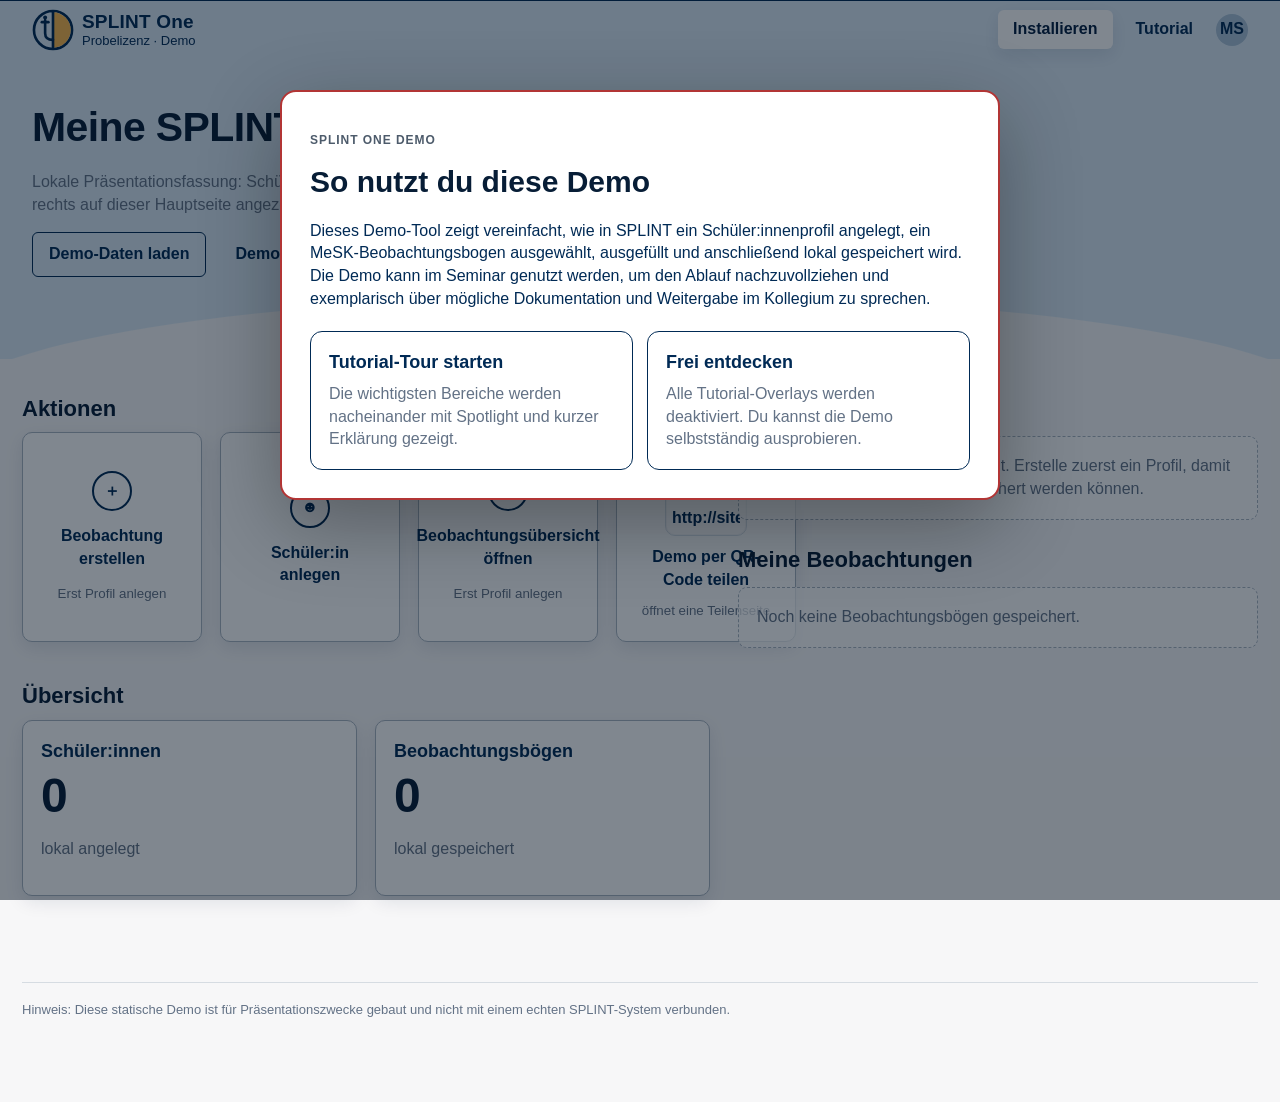
==== commit a7e93e42: "add" ====
--- a/index.html
+++ b/index.html
@@ -53,6 +53,11 @@
               <span>Beobachtungsübersicht öffnen</span>
               <small class="tile-hint" data-tile-hint></small>
             </a>
+            <a class="tile qr-action-tile" id="dashboardShareTile" href="share.html">
+              <span class="qr-mini" aria-hidden="true"><img data-qr-target="share" data-qr-size="180" alt=""></span>
+              <span>Demo per QR-Code teilen</span>
+              <small class="tile-hint">öffnet eine Teilenseite</small>
+            </a>
           </div>
         </section>
 
--- a/assets/css/styles.css
+++ b/assets/css/styles.css
@@ -433,3 +433,259 @@
     overflow: visible;
   }
 }
+
+/* Orientierungshinweis und Split-Ansicht für mobile/tablet Fragebögen */
+.orientation-prompt-overlay {
+  position: fixed;
+  inset: 0;
+  z-index: 3600;
+  background: rgba(3, 16, 32, .72);
+  display: grid;
+  place-items: center;
+  padding: 24px;
+}
+.orientation-prompt-card {
+  width: min(560px, 100%);
+  background: #fff8f8;
+  border: 2px solid var(--danger);
+  border-radius: 16px;
+  box-shadow: 0 24px 80px rgba(0,0,0,.36);
+  padding: 24px;
+  color: var(--blue-900);
+  text-align: center;
+}
+.orientation-prompt-card .orientation-icon {
+  width: 72px;
+  height: 48px;
+  border: 3px solid var(--blue-900);
+  border-radius: 10px;
+  display: inline-flex;
+  align-items: center;
+  justify-content: center;
+  margin-bottom: 14px;
+  font-size: 26px;
+  transform: rotate(-8deg);
+  background: #fff;
+}
+.orientation-prompt-card h2 {
+  margin: 0 0 10px;
+  color: #071d36;
+  font-size: 26px;
+}
+.orientation-prompt-card p {
+  margin: 0 0 16px;
+}
+body.orientation-prompt-open {
+  overflow: hidden;
+}
+
+@media (max-width: 1250px) and (orientation: landscape) {
+  body[data-page='topic'] {
+    overflow: hidden;
+  }
+  body[data-page='topic'] .topbar {
+    min-height: 48px;
+    padding: 4px 12px;
+    position: sticky;
+    top: 0;
+  }
+  body[data-page='topic'] .brand-mark {
+    width: 34px;
+    height: 34px;
+  }
+  body[data-page='topic'] .brand-text small {
+    display: none;
+  }
+  body[data-page='topic'] .nav-actions {
+    gap: 4px;
+  }
+  body[data-page='topic'] .nav-pill,
+  body[data-page='topic'] .install-btn {
+    min-height: 32px;
+    padding: 5px 8px;
+    font-size: 13px;
+  }
+  body[data-page='topic'] .avatar {
+    width: 28px;
+    height: 28px;
+    font-size: 13px;
+  }
+  body[data-page='topic'] .topic-page-wide {
+    width: calc(100% - 18px);
+    margin: 0 9px;
+    padding: 8px 0 10px;
+    height: calc(100vh - 48px);
+    display: grid;
+    grid-template-rows: auto minmax(0, 1fr);
+    overflow: hidden;
+  }
+  body[data-page='topic'] .topic-screenbar {
+    display: none;
+  }
+  body[data-page='topic'] .backline,
+  body[data-page='topic'] .topic-intro {
+    display: none;
+  }
+  body[data-page='topic'] .topic-workspace {
+    grid-template-columns: minmax(280px, 42vw) minmax(420px, 1fr) !important;
+    gap: 12px !important;
+    height: 100%;
+    min-height: 0;
+    align-items: stretch;
+  }
+  body[data-page='topic'] .case-column {
+    position: static;
+    height: 100%;
+    min-height: 0;
+    overflow: hidden;
+  }
+  body[data-page='topic'] .case-example-card {
+    height: 100%;
+    max-height: none;
+    overflow: auto;
+    padding: 14px;
+    -webkit-overflow-scrolling: touch;
+  }
+  body[data-page='topic'] .case-example-card h2 {
+    font-size: 20px;
+  }
+  body[data-page='topic'] .case-copy {
+    font-size: 14px;
+    line-height: 1.46;
+  }
+  body[data-page='topic'] .case-meta-grid {
+    grid-template-columns: repeat(2, minmax(0, 1fr));
+  }
+  body[data-page='topic'] .topic-form-panel {
+    height: 100%;
+    min-height: 0;
+    overflow: auto;
+    padding-right: 4px;
+    -webkit-overflow-scrolling: touch;
+  }
+  body[data-page='topic'] .student-select-section {
+    margin-top: 0;
+    position: sticky;
+    top: 0;
+    z-index: 5;
+    background: var(--paper);
+    padding: 0 0 10px;
+  }
+  body[data-page='topic'] .topic-form-panel .section {
+    margin: 14px 0 22px;
+  }
+  body[data-page='topic'] .topic-form-panel h2 {
+    font-size: 20px;
+  }
+  body[data-page='topic'] .rubric-heading {
+    padding: 7px 9px;
+  }
+  body[data-page='topic'] .rubric-statement {
+    grid-template-columns: minmax(86px, 150px) 1fr;
+    gap: 8px;
+    font-size: 13px;
+  }
+  body[data-page='topic'] .rubric-scale {
+    grid-template-columns: repeat(5, minmax(62px, 1fr));
+  }
+  body[data-page='topic'] .rubric-choice {
+    min-height: 34px;
+    justify-content: center;
+    padding: 5px 4px;
+    font-size: 11.5px;
+    border-right: 1px solid rgba(0,42,85,.12);
+    border-bottom: 0;
+    gap: 4px;
+  }
+  body[data-page='topic'] .rubric-choice input {
+    width: 12px;
+    height: 12px;
+  }
+  body[data-page='topic'] .form-actions-sticky {
+    position: sticky;
+    bottom: 0;
+    background: linear-gradient(to top, var(--paper) 82%, rgba(247,247,248,0));
+    padding: 14px 0 4px;
+    margin-top: 12px;
+  }
+}
+
+@media (max-width: 760px) and (orientation: landscape) {
+  body[data-page='topic'] .topic-workspace {
+    grid-template-columns: minmax(230px, 38vw) minmax(360px, 1fr) !important;
+    gap: 10px !important;
+  }
+  body[data-page='topic'] .case-meta-grid {
+    grid-template-columns: 1fr;
+  }
+  body[data-page='topic'] .case-copy {
+    font-size: 13.2px;
+  }
+  body[data-page='topic'] .rubric-statement {
+    grid-template-columns: 76px 1fr;
+    font-size: 12.4px;
+  }
+  body[data-page='topic'] .rubric-scale {
+    grid-template-columns: repeat(5, minmax(52px, 1fr));
+  }
+  body[data-page='topic'] .rubric-choice {
+    font-size: 10.5px;
+    padding-inline: 2px;
+  }
+}
+
+/* Teilen-Seite und QR-Kachel */
+.qr-action-tile { gap: 10px; }
+.qr-mini {
+  width: 82px;
+  height: 82px;
+  border: 1px solid var(--soft-line);
+  border-radius: 10px;
+  background: #fff;
+  display: inline-flex;
+  align-items: center;
+  justify-content: center;
+  padding: 6px;
+  box-shadow: inset 0 0 0 1px rgba(0,42,85,.04);
+}
+.qr-mini img { width: 100%; height: 100%; object-fit: contain; display: block; }
+.qr-mini:empty::before,
+.qr-frame:empty::before { content: 'QR'; color: var(--muted); font-weight: 700; }
+
+.page-share { width: min(100% - 48px, 1440px); padding-top: 42px; }
+.share-landing-card { padding: clamp(20px, 3vw, 34px); border-top: 5px solid var(--amber); }
+.share-intro { max-width: 880px; font-size: 17px; }
+.share-layout { display: grid; grid-template-columns: minmax(300px, 520px) minmax(420px, 1fr); gap: 28px; align-items: stretch; margin-top: 26px; }
+.share-qr-panel,
+.share-action-panel { border: 1px solid var(--soft-line); border-radius: 12px; background: var(--blue-070); padding: 20px; }
+.share-qr-panel h2,
+.share-action-panel h2 { margin-top: 0; color: #071d36; }
+.qr-frame { min-height: 300px; background: #fff; border: 1px solid var(--line); border-radius: 14px; padding: 18px; display: grid; place-items: center; box-shadow: var(--shadow-soft); }
+.qr-frame img { width: min(100%, 360px); aspect-ratio: 1 / 1; object-fit: contain; display: block; }
+.share-url { word-break: break-all; background: #fff; border: 1px solid var(--soft-line); border-radius: 8px; padding: 10px 12px; font-size: 13px; }
+.share-button-grid { display: grid; grid-template-columns: repeat(2, minmax(0, 1fr)); gap: 12px; margin: 18px 0 22px; }
+.share-button-grid .btn { width: 100%; }
+.share-open-box { border: 1.5px solid var(--blue-900); border-radius: 12px; background: #fff; padding: 18px; margin-top: 16px; }
+.share-open-box h3 { margin-top: 0; }
+.btn-large { min-height: 52px; font-size: 17px; width: 100%; }
+
+@media (min-width: 1480px) {
+  .dashboard-actions { grid-template-columns: repeat(4, minmax(180px, 1fr)); }
+}
+
+@media (max-width: 1180px) {
+  .dashboard-actions { grid-template-columns: repeat(2, minmax(220px, 1fr)); }
+  .share-layout { grid-template-columns: 1fr; }
+}
+
+@media (max-width: 900px) {
+  .dashboard-actions { grid-template-columns: 1fr; }
+  .page-share { width: min(100% - 28px, 100%); padding-top: 24px; }
+  .share-button-grid { grid-template-columns: 1fr; }
+  .qr-frame { min-height: 240px; }
+  .share-landing-card { padding: 18px; }
+}
+
+@media (min-width: 1181px) {
+  .dashboard-actions { grid-template-columns: repeat(4, minmax(180px, 1fr)); }
+}
